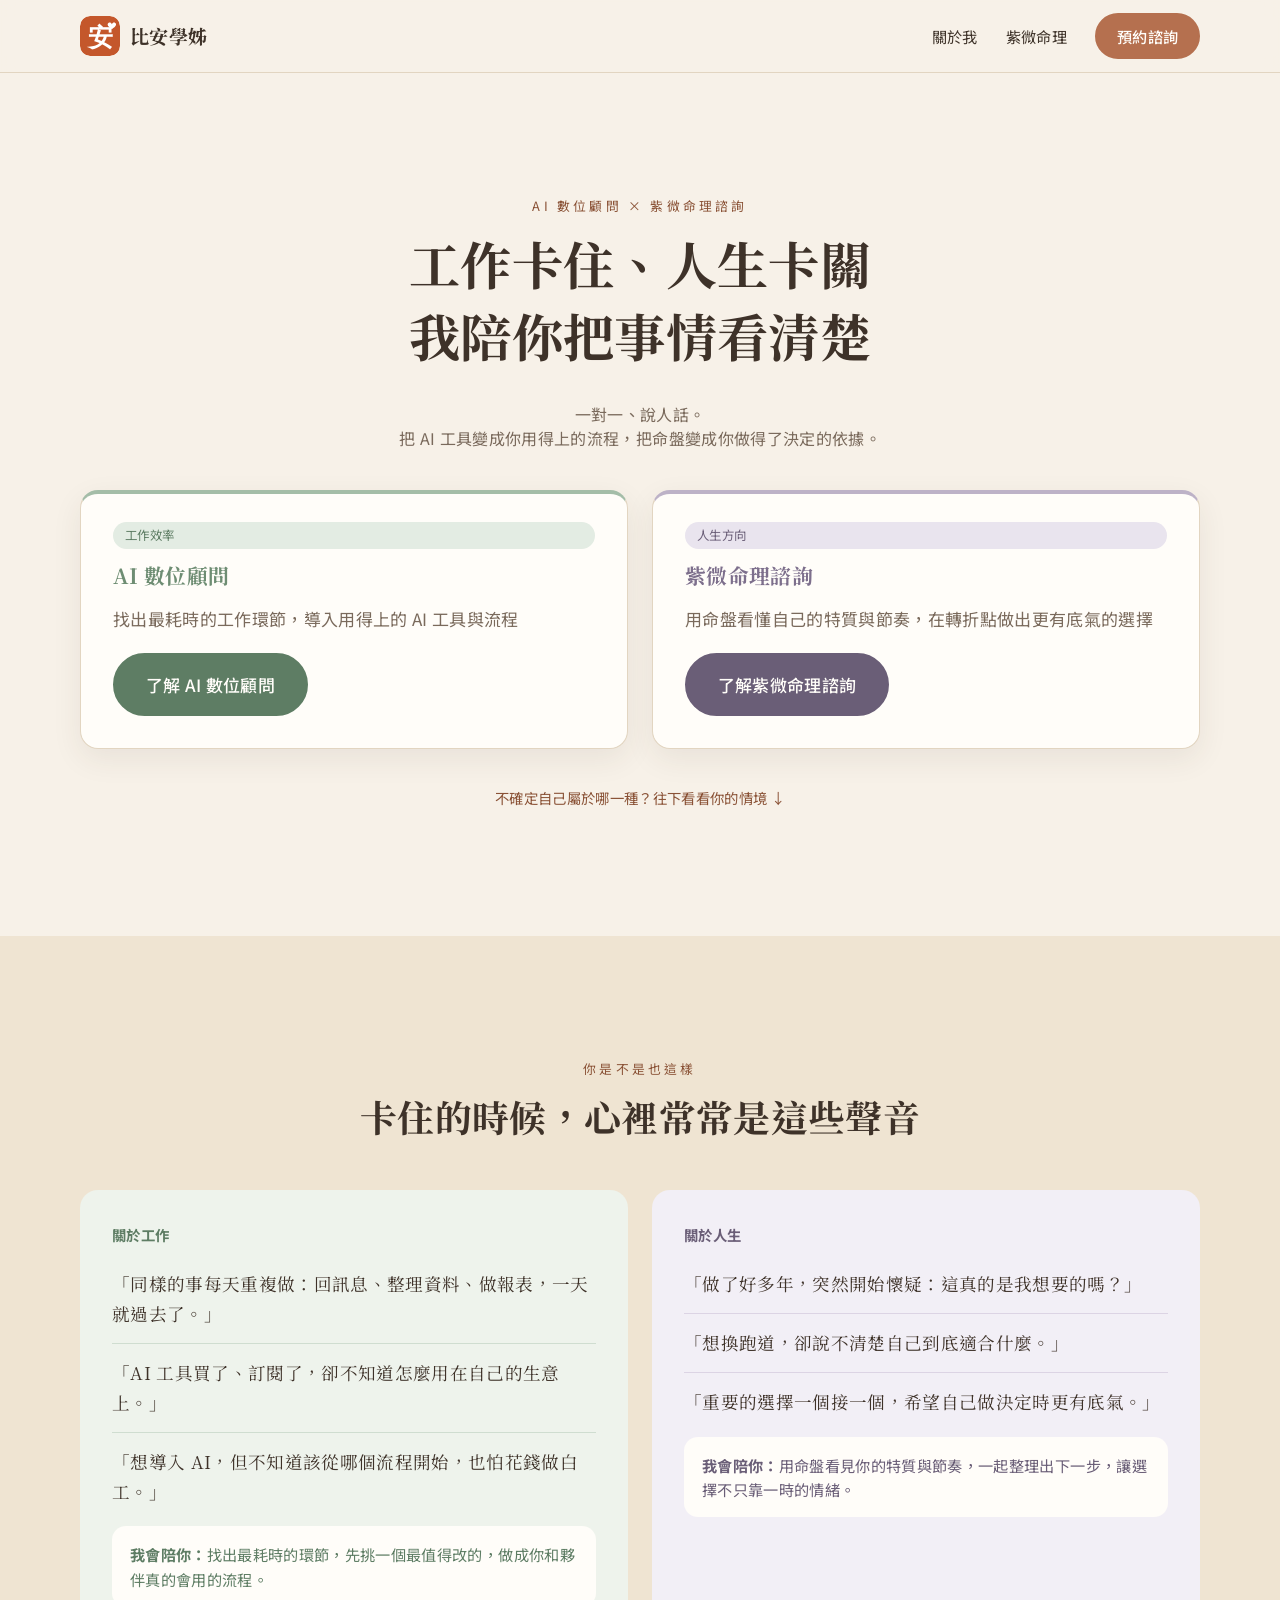
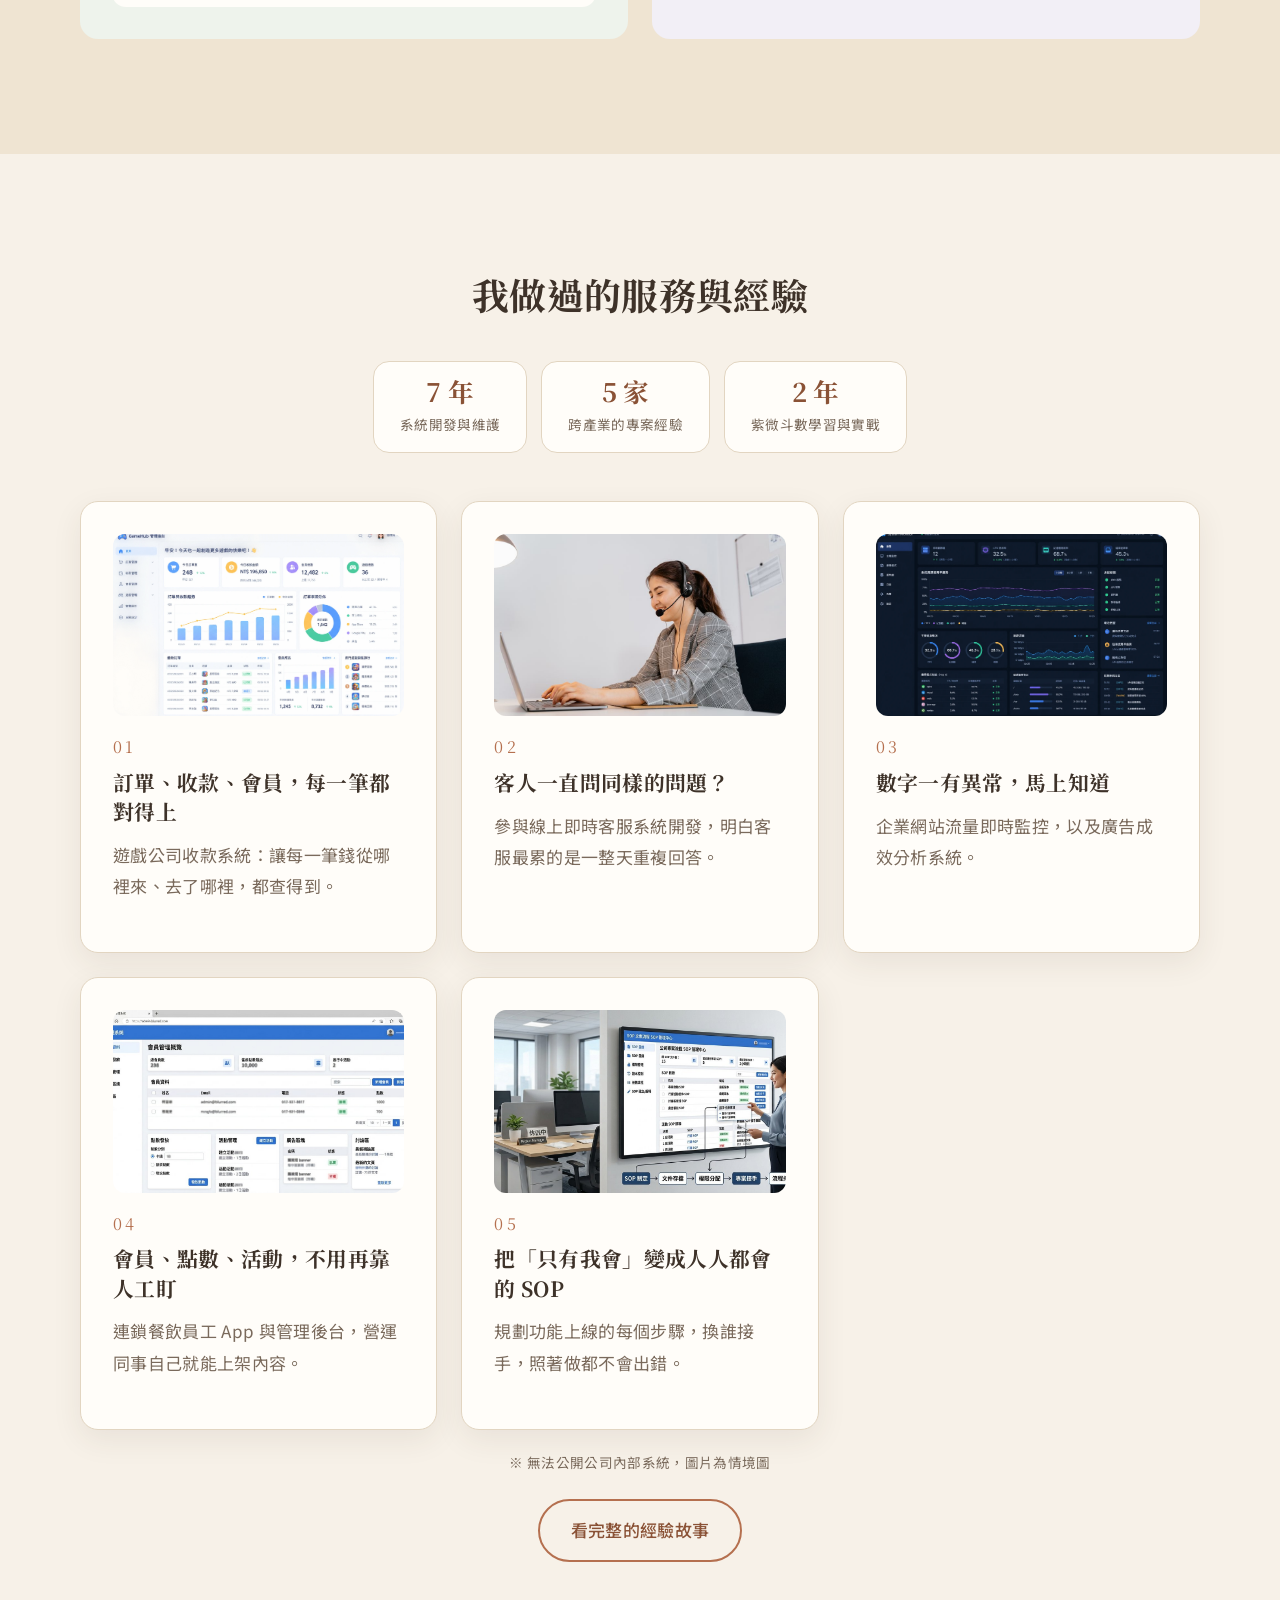
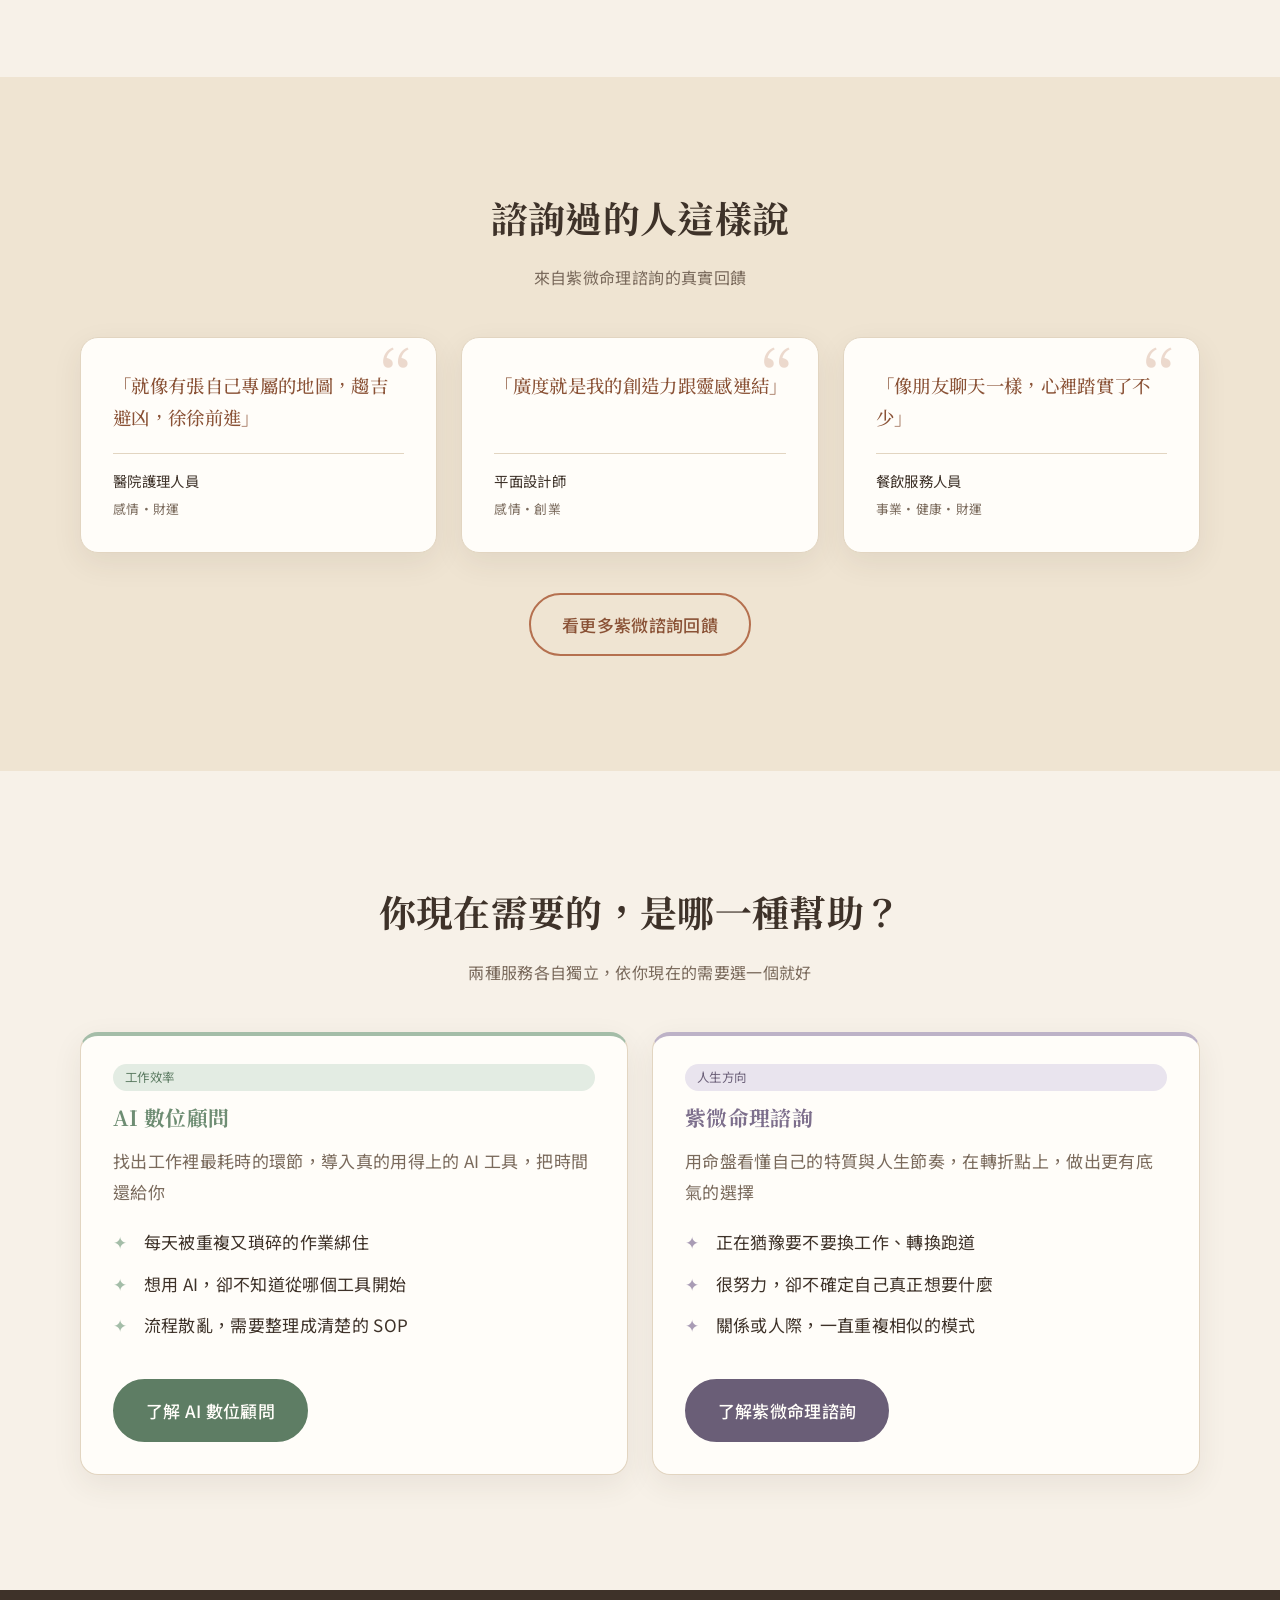
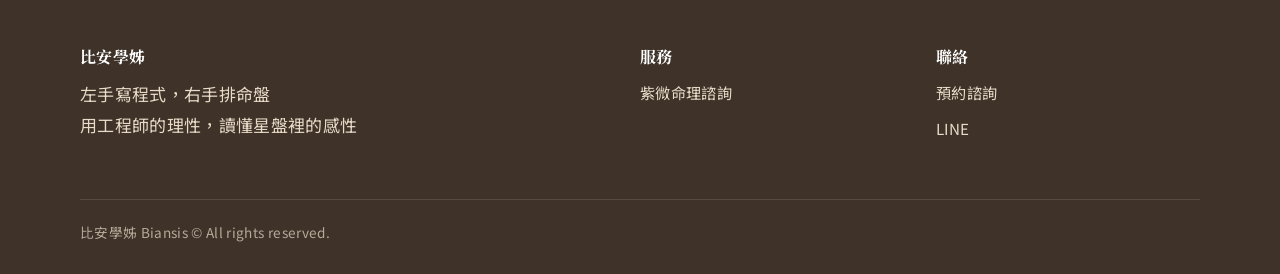
==== index.html @ bd8bb687 "Restructure ziwei plan cards, add floating book button, simplify header - Online/offline/year/text p" ====
<!doctype html>
<html lang="zh-Hant">
  <head>
    <meta charset="utf-8" />
    <meta name="viewport" content="width=device-width, initial-scale=1" />
    <title>比安學姊 | 紫微命理 | 數位服務顧問</title>
    <link rel="icon" type="image/svg+xml" href="favicon.svg" />
    <meta
      name="description"
      content="比安學姊：用 AI 解決工作的複雜，用紫微看懂人生的卡關。把複雜的事情拆清楚，找到適合你的下一步。"
    />
    <link rel="preconnect" href="https://fonts.googleapis.com" />
    <link rel="preconnect" href="https://fonts.gstatic.com" crossorigin />
    <link
      href="https://fonts.googleapis.com/css2?family=Noto+Sans+TC:wght@400;500;700&family=Noto+Serif+TC:wght@500;700&display=swap"
      rel="stylesheet"
    />
    <link rel="stylesheet" href="assets/css/style.css?v=78" />
  </head>
  <body class="theme-earth">
    <header class="site-header"></header>

    <main>
      <!-- 首屏 -->
      <section class="section">
        <div class="container">
          <div class="center reveal">
            <span class="eyebrow">AI 數位顧問 × 紫微命理諮詢</span>
            <h1>工作卡住、人生卡關<br />我陪你把事情看清楚</h1>
            <p class="lead">
              一對一、說人話。<br />
              把 AI 工具變成你用得上的流程，把命盤變成你做得了決定的依據。
            </p>
          </div>
          <div class="grid-2" style="margin-top: 40px">
            <article class="card service-card ai reveal">
              <div class="body">
                <span class="tag">工作效率</span>
                <h3>AI 數位顧問</h3>
                <p>找出最耗時的工作環節，導入用得上的 AI 工具與流程</p>
                <a class="btn" href="digitalconsultant">了解 AI 數位顧問</a>
              </div>
            </article>
            <article class="card service-card ziwei reveal">
              <div class="body">
                <span class="tag">人生方向</span>
                <h3>紫微命理諮詢</h3>
                <p>用命盤看懂自己的特質與節奏，在轉折點做出更有底氣的選擇</p>
                <a class="btn" href="lifemap">了解紫微命理諮詢</a>
              </div>
            </article>
          </div>
          <div class="center reveal" style="margin-top: 28px">
            <a class="hero-down" href="#situations"
              >不確定自己屬於哪一種？往下看看你的情境 ↓</a
            >
          </div>
        </div>
      </section>

      <!-- 心裡常常是這些聲音 -->
      <section class="section section--alt" id="situations">
        <div class="container">
          <div class="center reveal">
            <span class="eyebrow">你是不是也這樣</span>
            <h2>卡住的時候，心裡常常是這些聲音</h2>
          </div>
          <div class="grid-2 voices" style="margin-top: 48px">
            <div class="voice voice--ai reveal">
              <div class="voice-label">關於工作</div>
              <ul>
                <li>「同樣的事每天重複做：回訊息、整理資料、做報表，一天就過去了。」</li>
                <li>「AI 工具買了、訂閱了，卻不知道怎麼用在自己的生意上。」</li>
                <li>「想導入 AI，但不知道該從哪個流程開始，也怕花錢做白工。」</li>
              </ul>
              <div class="voice-help">
                <strong>我會陪你：</strong>找出最耗時的環節，先挑一個最值得改的，做成你和夥伴真的會用的流程。
              </div>
            </div>
            <div class="voice voice--ziwei reveal">
              <div class="voice-label">關於人生</div>
              <ul>
                <li>「做了好多年，突然開始懷疑：這真的是我想要的嗎？」</li>
                <li>「想換跑道，卻說不清楚自己到底適合什麼。」</li>
                <li>「重要的選擇一個接一個，希望自己做決定時更有底氣。」</li>
              </ul>
              <div class="voice-help">
                <strong>我會陪你：</strong>用命盤看見你的特質與節奏，一起整理出下一步，讓選擇不只靠一時的情緒。
              </div>
            </div>
          </div>
        </div>
      </section>

      <!-- 經驗 -->
      <section class="section" id="experience">
        <div class="container">
          <div class="center reveal">
            <h2>我做過的服務與經驗</h2>
          </div>
          <div class="stats stats--compact" style="margin-top: 40px">
            <div class="stat reveal">
              <strong>7 年</strong><span>系統開發與維護</span>
            </div>
            <div class="stat reveal">
              <strong>5 家</strong><span>跨產業的專案經驗</span>
            </div>
            <div class="stat reveal">
              <strong>2 年</strong><span>紫微斗數學習與實戰</span>
            </div>
          </div>
          <div class="grid-3" style="margin-top: 48px">
            <article class="card reveal">
              <img
                class="plan-img"
                src="assets/img/exp/game-admin.webp"
                alt="遊戲公司管理後台畫面"
                loading="lazy"
              />
              <span class="case-num">01</span>
              <h3>訂單、收款、會員，每一筆都對得上</h3>
              <p>遊戲公司收款系統：讓每一筆錢從哪裡來、去了哪裡，都查得到。</p>
            </article>
            <article class="card reveal">
              <img
                class="plan-img"
                src="assets/img/exp/support-2.jpg"
                alt="客服人員在筆電前回覆客戶"
                loading="lazy"
              />
              <span class="case-num">02</span>
              <h3>客人一直問同樣的問題？</h3>
              <p>參與線上即時客服系統開發，明白客服最累的是一整天重複回答。</p>
            </article>
            <article class="card reveal">
              <img
                class="plan-img"
                src="assets/img/exp/monitor.webp"
                alt="即時監控與分析畫面"
                loading="lazy"
              />
              <span class="case-num">03</span>
              <h3>數字一有異常，馬上知道</h3>
              <p>企業網站流量即時監控，以及廣告成效分析系統。</p>
            </article>
            <article class="card reveal">
              <img
                class="plan-img"
                src="assets/img/exp/member-admin.jpg"
                alt="會員管理後台畫面"
                loading="lazy"
              />
              <span class="case-num">04</span>
              <h3>會員、點數、活動，不用再靠人工盯</h3>
              <p>連鎖餐飲員工 App 與管理後台，營運同事自己就能上架內容。</p>
            </article>
            <article class="card reveal">
              <img
                class="plan-img"
                src="assets/img/exp/sop-handover.jpg"
                alt="同事在 SOP 管理中心前接手工作"
                loading="lazy"
              />
              <span class="case-num">05</span>
              <h3>把「只有我會」變成人人都會的 SOP</h3>
              <p>規劃功能上線的每個步驟，換誰接手，照著做都不會出錯。</p>
            </article>
          </div>
          <p class="note center reveal" style="margin-top: 20px">
            ※ 無法公開公司內部系統，圖片為情境圖
          </p>
          <div class="center reveal" style="margin-top: 24px">
            <a class="btn btn--ghost" href="digitalconsultant#experience"
              >看完整的經驗故事</a
            >
          </div>
        </div>
      </section>

      <!-- 客戶回饋 -->
      <section class="section section--alt">
        <div class="container">
          <div class="center reveal" style="margin-bottom: 48px">
            <h2>諮詢過的人這樣說</h2>
            <p class="lead">來自紫微命理諮詢的真實回饋</p>
          </div>
          <div class="reviews reviews--short">
            <figure class="review reveal">
              <blockquote>
                「就像有張自己專屬的地圖，趨吉避凶，徐徐前進」
              </blockquote>
              <figcaption>醫院護理人員<span>感情・財運</span></figcaption>
            </figure>
            <figure class="review reveal">
              <blockquote>「廣度就是我的創造力跟靈感連結」</blockquote>
              <figcaption>平面設計師<span>感情・創業</span></figcaption>
            </figure>
            <figure class="review reveal">
              <blockquote>「像朋友聊天一樣，心裡踏實了不少」</blockquote>
              <figcaption>餐飲服務人員<span>事業・健康・財運</span></figcaption>
            </figure>
          </div>
          <div class="center reveal" style="margin-top: 40px">
            <a class="btn btn--ghost" href="lifemap#reviews"
              >看更多紫微諮詢回饋</a
            >
          </div>
        </div>
      </section>

      <!-- 兩大服務 -->
      <section class="section">
        <div class="container">
          <div class="center reveal">
            <h2>你現在需要的，是哪一種幫助？</h2>
            <p class="lead">兩種服務各自獨立，依你現在的需要選一個就好</p>
          </div>
          <div class="grid-2" style="margin-top: 48px">
            <article class="card service-card ai reveal">
              <div class="body">
                <span class="tag">工作效率</span>
                <h3>AI 數位顧問</h3>
                <p>
                  找出工作裡最耗時的環節，導入真的用得上的 AI 工具，把時間還給你
                </p>
                <ul class="checklist">
                  <li>每天被重複又瑣碎的作業綁住</li>
                  <li>想用 AI，卻不知道從哪個工具開始</li>
                  <li>流程散亂，需要整理成清楚的 SOP</li>
                </ul>
                <a class="btn" href="digitalconsultant">了解 AI 數位顧問</a>
              </div>
            </article>
            <article class="card service-card ziwei reveal">
              <div class="body">
                <span class="tag">人生方向</span>
                <h3>紫微命理諮詢</h3>
                <p>
                  用命盤看懂自己的特質與人生節奏，在轉折點上，做出更有底氣的選擇
                </p>
                <ul class="checklist">
                  <li>正在猶豫要不要換工作、轉換跑道</li>
                  <li>很努力，卻不確定自己真正想要什麼</li>
                  <li>關係或人際，一直重複相似的模式</li>
                </ul>
                <a class="btn" href="lifemap">了解紫微命理諮詢</a>
              </div>
            </article>
          </div>
        </div>
      </section>
    </main>

    <footer class="site-footer"></footer>
    <script src="assets/js/main.js?v=14"></script>
  </body>
</html>
---- assets/css/style.css ----
/* =========================================================
   比安學姊 — 共用樣式
   主題：body.theme-earth（大地色）/ theme-ziwei（灰調紫）/ theme-ai（灰綠）
   ========================================================= */

:root {
  /* 大地色系（預設） */
  --bg: #F7F1E8;          /* 奶油米 */
  --bg-alt: #EFE4D2;      /* 沙色 */
  --surface: #FFFDF9;
  --primary: #B5704F;     /* 赤陶 */
  --primary-deep: #8A5236;
  --accent: #8A8F6A;      /* 橄欖 */
  --text: #3E3229;        /* 深咖啡 */
  --muted: #7A6A5C;
  --line: #E2D5C1;
  --on-primary: #FFFDF9;

  --font-serif: "Noto Serif TC", "Songti TC", serif;
  --font-sans: "Noto Sans TC", "PingFang TC", "Microsoft JhengHei", sans-serif;
  --radius: 18px;
  --shadow: 0 10px 30px rgba(62, 50, 41, .08);
  --container: 1120px;
}

/* 服務頁：底色沿用主站大地色，只換「標題色＋識別色塊」
   --block      識別色塊（首屏色塊、卡片上緣）
   --block-soft 淺色識別（圖示底、標籤）
   --title      h1 / h2 標題色 */
body.theme-ziwei {
  --primary: #A99CB5;     /* 灰調紫 */
  --primary-deep: #6A5E77;
  --title: #7D6F8C;
  --block: #BDB2C7;
  --block-soft: #E9E4EE;
  --btn: var(--primary-deep);
}

body.theme-ai {
  --primary: #A4BDA8;     /* 灰綠（參考 zoeyk 30free） */
  --primary-deep: #5E7D64;
  --title: #6E8D73;
  --block: #A4BDA8;
  --block-soft: #E3ECE3;
  --btn: var(--primary-deep);
}

body.theme-ziwei h1, body.theme-ziwei h2,
body.theme-ai h1, body.theme-ai h2 { color: var(--title); }
body.theme-ziwei .card-icon, body.theme-ziwei .tag,
body.theme-ai .card-icon, body.theme-ai .tag { background: var(--block-soft); }
body.theme-ziwei .card, body.theme-ai .card { border-top: 4px solid var(--block); }
body.theme-ziwei .plan.featured, body.theme-ai .plan.featured { border-top-width: 2px; }

/* ---------- base ---------- */
*, *::before, *::after { box-sizing: border-box; }
html { scroll-behavior: smooth; }
body {
  margin: 0;
  background: var(--bg);
  color: var(--text);
  font-family: var(--font-sans);
  font-size: 17px;
  line-height: 1.85;
  letter-spacing: .02em;
  -webkit-font-smoothing: antialiased;
}
img { max-width: 100%; display: block; }
a { color: var(--primary-deep); text-decoration: none; }
a:hover { text-decoration: underline; }
h1, h2, h3, h4 { font-family: var(--font-serif); line-height: 1.4; margin: 0 0 .6em; color: var(--text); }
h1 { font-size: clamp(2rem, 4.5vw, 3.2rem); }
h2 { font-size: clamp(1.6rem, 3vw, 2.3rem); }
h3 { font-size: 1.3rem; }
p { margin: 0 0 1.1em; }

.container { width: min(var(--container), 100% - 32px); margin-inline: auto; }
.section { padding: clamp(64px, 9vw, 120px) 0; }
.section--alt { background: var(--bg-alt); }
.center { text-align: center; }
.eyebrow {
  display: inline-block;
  font-size: .8rem;
  letter-spacing: .25em;
  text-transform: uppercase;
  color: var(--primary-deep);
  margin-bottom: .8em;
}
.lead { font-size: 1rem; line-height: 1.5; font-weight: 400; color: var(--muted); max-width: 748px; }
.center .lead { margin-inline: auto; }
.todo { background: rgba(181, 112, 79, .12); border-radius: 4px; padding: 0 .3em; font-size: .85em; color: #8A5236; }

/* ---------- buttons ---------- */
.btn {
  display: inline-block;
  padding: .8em 1.8em;
  border-radius: 999px;
  background: var(--btn, var(--primary));
  color: var(--on-primary);
  font-weight: 500;
  border: 2px solid var(--btn, var(--primary));
  transition: background .2s, color .2s, transform .2s;
}
.btn:hover { background: var(--primary-deep); border-color: var(--primary-deep); text-decoration: none; transform: translateY(-2px); }
.btn--ghost { background: transparent; color: var(--primary-deep); }
.btn--ghost:hover { color: var(--on-primary); }
.btn-row { display: flex; flex-wrap: wrap; gap: 12px; margin-top: 1.5em; }

/* ---------- header ---------- */
.site-header {
  position: sticky; top: 0; z-index: 50;
  background: color-mix(in srgb, var(--bg) 92%, transparent);
  backdrop-filter: blur(8px);
  border-bottom: 1px solid var(--line);
}
.site-header .container { display: flex; align-items: center; justify-content: space-between; height: 72px; }
.logo { display: inline-flex; align-items: center; gap: 10px; font-family: var(--font-serif); font-size: 1.2rem; font-weight: 700; color: var(--text); }
.logo small { display: block; font-family: var(--font-sans); font-size: .65rem; letter-spacing: .3em; color: var(--muted); font-weight: 400; line-height: 1; }
.logo:hover { text-decoration: none; }
.nav { display: flex; gap: 28px; align-items: center; }
.nav a { color: var(--text); font-size: .95rem; position: relative; }
.nav a:hover { text-decoration: none; color: var(--primary-deep); }
.nav a.active::after { content: ""; position: absolute; left: 0; right: 0; bottom: -6px; height: 2px; background: var(--primary); border-radius: 2px; }
.nav .btn { padding: .45em 1.3em; color: var(--on-primary); }
.nav .btn.active::after { display: none; }
.nav-toggle { display: none; background: none; border: 0; font-size: 1.6rem; color: var(--text); cursor: pointer; }

@media (max-width: 860px) {
  .nav-toggle { display: block; }
  .nav {
    position: absolute; top: 72px; left: 0; right: 0;
    flex-direction: column; gap: 0; align-items: stretch;
    background: var(--bg); border-bottom: 1px solid var(--line);
    display: none;
  }
  .nav.open { display: flex; }
  .nav a { padding: 14px 16px; border-top: 1px solid var(--line); }
  .nav a.active::after { display: none; }
  .nav .btn { margin: 12px 16px; text-align: center; }
}

/* ---------- hero ---------- */
.hero { padding: clamp(48px, 7vw, 96px) 0; }
.hero .container { display: grid; grid-template-columns: 1.1fr 1fr; gap: clamp(32px, 5vw, 72px); align-items: center; }
.hero-img { border-radius: 200px 200px var(--radius) var(--radius); overflow: hidden; box-shadow: var(--shadow); aspect-ratio: 4/5; }
.hero-img img { width: 100%; height: 100%; object-fit: cover; }
.hero--wide .hero-img { aspect-ratio: 4/3; border-radius: var(--radius); }
@media (max-width: 860px) { .hero .container { grid-template-columns: 1fr; } .hero-img { max-width: 420px; margin-inline: auto; } }

/* 服務頁首屏：左上識別色塊 ＋ 白色標題卡（參考 zoeyk.co） */
.hero--brand { position: relative; isolation: isolate; }
.hero--brand::before {
  content: ""; position: absolute; z-index: -1;
  left: 0; top: 0; width: 55%; height: 72%;
  background: var(--block);
}
.hero-card { background: var(--surface); padding: clamp(28px, 4vw, 52px); border-radius: var(--radius); box-shadow: var(--shadow); }
.hero-card h1 { padding-bottom: .4em; border-bottom: 1px solid var(--line); }
@media (max-width: 860px) { .hero--brand::before { width: 100%; height: 40%; } }

/* ---------- photo slot（照片位置標籤） ---------- */
.photo { position: relative; border-radius: var(--radius); overflow: hidden; box-shadow: var(--shadow); background: var(--bg-alt); }
.photo img { width: 100%; height: 100%; object-fit: cover; aspect-ratio: 4/3; }
/* 直式人像（photo-1）裁成橫式時，保留臉部 */
.photo img[src$="photo-1.jpg"], .hero-img img[src$="photo-1.jpg"] { object-position: 50% 15%; }
.photo[data-slot]::after {
  content: "📷 " attr(data-slot);
  position: absolute; left: 12px; bottom: 12px;
  font-size: .75rem; padding: 2px 10px; border-radius: 999px;
  background: rgba(255, 253, 249, .88); color: var(--muted);
}

/* ---------- stats ---------- */
.stats { display: grid; grid-template-columns: repeat(3, 1fr); gap: 20px; }
.stat { background: var(--surface); border: 1px solid var(--line); border-radius: var(--radius); padding: 28px; text-align: center; }
.stat strong { display: block; font-family: var(--font-serif); font-size: 2.4rem; color: var(--primary-deep); line-height: 1.2; }
.stat span { color: var(--muted); font-size: .95rem; }
@media (max-width: 700px) { .stats { grid-template-columns: 1fr; } }

/* ---------- story blocks（關於我） ---------- */
/* 純文字時間軸：左側細線＋節點，內容為卡片 */
.story-timeline { position: relative; max-width: 780px; margin-inline: auto; padding-left: 40px; }
.story-timeline::before { content: ""; position: absolute; left: 11px; top: 8px; bottom: 8px; width: 2px; background: linear-gradient(var(--primary), var(--accent)); opacity: .35; }
.story { position: relative; background: var(--surface); border: 1px solid var(--line); border-radius: var(--radius); padding: clamp(24px, 4vw, 40px); box-shadow: var(--shadow); }
.story + .story { margin-top: 32px; }
.story::before { content: ""; position: absolute; left: -36px; top: clamp(30px, 4.5vw, 46px); width: 14px; height: 14px; border-radius: 50%; background: var(--surface); border: 3px solid var(--primary); }
.story-tag { display: inline-block; font-size: .8rem; letter-spacing: .15em; color: var(--primary-deep); background: var(--bg-alt); padding: 2px 12px; border-radius: 999px; margin-bottom: .8em; }
.story h3 { font-size: clamp(1.25rem, 2.4vw, 1.5rem); }
.story p { color: var(--muted); }
.story p:last-child, .story ul:last-child { margin-bottom: 0; }
@media (max-width: 600px) { .story-timeline { padding-left: 28px; } .story-timeline::before { left: 5px; } .story::before { left: -29px; width: 12px; height: 12px; } }

/* 關於我首屏 slogan：理性 × 感性 */
.slogan { font-family: var(--font-serif); font-size: clamp(1.25rem, 2.6vw, 1.6rem); line-height: 1.6; color: var(--primary-deep); border-left: 3px solid var(--primary); padding-left: .9em; margin: 0 0 1.2em; text-wrap: balance; }
@media (max-width: 480px) { .slogan { font-size: 1.15rem; } }

/* ---------- cards ---------- */
.grid-2 { display: grid; grid-template-columns: repeat(2, 1fr); gap: 24px; }
.grid-3 { display: grid; grid-template-columns: repeat(3, 1fr); gap: 24px; }
@media (max-width: 900px) { .grid-3 { grid-template-columns: 1fr; } }
@media (max-width: 760px) { .grid-2 { grid-template-columns: 1fr; } }

.card { background: var(--surface); border: 1px solid var(--line); border-radius: var(--radius); padding: 32px; box-shadow: var(--shadow); display: flex; flex-direction: column; }
.card p { color: var(--muted); }
.card .btn { align-self: flex-start; margin-top: auto; }
.card-icon { width: 52px; height: 52px; border-radius: 14px; display: grid; place-items: center; font-size: 1.5rem; background: var(--bg-alt); margin-bottom: 16px; }

.service-card { padding: 0; overflow: hidden; }
.service-card img { aspect-ratio: 16/10; object-fit: cover; width: 100%; }
.service-card .body { padding: 28px 32px 32px; display: flex; flex-direction: column; flex: 1; }
.service-card.ziwei { --primary: #A99CB5; --primary-deep: #6A5E77; --bg-alt: #E9E4EE; --btn: #6A5E77; border-top: 4px solid #BDB2C7; }
.service-card.ai { --primary: #A4BDA8; --primary-deep: #5E7D64; --bg-alt: #E3ECE3; --btn: #5E7D64; border-top: 4px solid #A4BDA8; }
.service-card.ziwei h3 { color: #7D6F8C; }
.service-card.ai h3 { color: #6E8D73; }
.tag { display: inline-block; font-size: .78rem; padding: 2px 12px; border-radius: 999px; background: var(--bg-alt); color: var(--primary-deep); margin-bottom: 12px; }

/* pricing */
.plan .price { font-family: var(--font-serif); font-size: 1.9rem; color: var(--primary-deep); margin: .2em 0 .6em; }
.plan .price small { font-size: .9rem; color: var(--muted); font-family: var(--font-sans); }
.plan ul { padding-left: 1.2em; margin: 0 0 1.5em; color: var(--muted); }
.plan.featured { border: 2px solid var(--primary); position: relative; }
.plan.featured::before { content: "最受歡迎"; position: absolute; top: -14px; left: 32px; background: var(--primary); color: #fff; font-size: .8rem; padding: 2px 14px; border-radius: 999px; }

/* steps */
.steps { display: grid; grid-template-columns: repeat(4, 1fr); gap: 20px; counter-reset: step; }
.step { position: relative; padding-top: 56px; }
.step::before { counter-increment: step; content: "0" counter(step); position: absolute; top: 0; font-family: var(--font-serif); font-size: 2.2rem; color: var(--primary); }
.step p { color: var(--muted); font-size: .95rem; }
@media (max-width: 860px) { .steps { grid-template-columns: 1fr 1fr; } }
@media (max-width: 520px) { .steps { grid-template-columns: 1fr; } }

/* quote */
.quote { font-family: var(--font-serif); font-size: 1.1rem; }
.quote footer { font-family: var(--font-sans); font-size: .9rem; color: var(--muted); margin-top: 1em; }

/* faq */
.faq { max-width: 760px; margin-inline: auto; }
.faq details { background: var(--surface); border: 1px solid var(--line); border-radius: 14px; padding: 18px 24px; margin-bottom: 12px; }
.faq summary { cursor: pointer; font-weight: 500; list-style: none; display: flex; justify-content: space-between; gap: 16px; }
.faq summary::after { content: "+"; color: var(--primary-deep); font-size: 1.3rem; line-height: 1; }
.faq details[open] summary::after { content: "−"; }
.faq details p { margin: 12px 0 0; color: var(--muted); }

/* cta band */
.cta-band { background: var(--primary-deep); color: #fff; border-radius: 28px; padding: clamp(40px, 6vw, 72px); text-align: center; }
.cta-band h2 { color: #fff; }
.cta-band p { opacity: .85; }
.cta-band .btn { background: #fff; color: var(--primary-deep); border-color: #fff; }
.cta-band .btn:hover { background: transparent; color: #fff; }
/* 經歷：情境圖 ＋ 故事，左右交錯 */
.case-list { display: grid; gap: clamp(48px, 7vw, 88px); margin-top: clamp(48px, 7vw, 80px); }
.case { display: grid; grid-template-columns: 1fr 1fr; gap: clamp(28px, 5vw, 64px); align-items: center; }
.case:nth-child(even) .case-img { order: 2; }
.case-img { margin: 0; }
.case-img img { display: block; width: 100%; aspect-ratio: 4/3; object-fit: cover; border-radius: var(--radius); box-shadow: var(--shadow); background: var(--block-soft, var(--bg-alt)); }
.case-img figcaption { margin-top: 10px; font-size: .78rem; color: var(--muted); text-align: center; }
/* 3:2 的真實截圖，完整顯示不裁切 */
.case-img--wide img { aspect-ratio: 3/2; }
.case-num { display: block; font-family: var(--font-serif); font-size: 1rem; letter-spacing: .2em; color: var(--primary); margin-bottom: .4em; }
.case h3 { font-size: clamp(1.3rem, 2.6vw, 1.6rem); margin-bottom: .6em; }
.case-body > p { color: var(--muted); }
@media (max-width: 860px) {
  .case { grid-template-columns: 1fr; }
  .case:nth-child(even) .case-img { order: 0; }
  .case-img { max-width: 520px; }
}
.start-plan { max-width: 760px; }
.start-plan .card { margin-top: 32px; }
.start-plan .checklist li:last-child { margin-bottom: 0; }
.start-plan .note { margin-top: 20px; }
.exp-help { margin-top: 20px; padding: 18px 22px; border-radius: 14px; background: var(--surface); border: 1px dashed var(--primary); }
.exp-help strong { color: var(--title, var(--primary-deep)); font-size: .95rem; }
.exp-help p { color: var(--text); margin: 4px 0 0; }
.note { font-size: .85rem; color: var(--muted); }

/* 翻譯者：A → B */
.translate { display: grid; grid-template-columns: repeat(4, 1fr); gap: 16px; margin-top: 24px; }
.translate div { background: var(--surface); border: 1px solid var(--line); border-radius: var(--radius); padding: 20px; text-align: center; }
.translate small { display: block; color: var(--muted); font-size: .85rem; }
.translate small::after { content: " →"; }
.translate strong { font-family: var(--font-serif); color: var(--primary-deep); font-weight: 500; line-height: 1.5; }
@media (max-width: 860px) { .translate { grid-template-columns: 1fr 1fr; } }
@media (max-width: 520px) { .translate { grid-template-columns: 1fr; } }
.cta-choices { display: flex; justify-content: center; gap: clamp(24px, 5vw, 64px); margin-top: 1.5em; }
.cta-choice { display: flex; flex-direction: column; align-items: center; gap: 12px; }
.cta-choice p { margin: 0; }
@media (max-width: 560px) { .cta-choices { flex-direction: column; gap: 28px; } }

/* two-col intro */
.split { display: grid; grid-template-columns: 1fr 1fr; gap: clamp(32px, 5vw, 72px); align-items: center; }
@media (max-width: 860px) { .split { grid-template-columns: 1fr; } }

.checklist { list-style: none; padding: 0; margin: 0; }
.checklist li { padding-left: 1.8em; position: relative; margin-bottom: .6em; }
.checklist li::before { content: "✦"; position: absolute; left: 0; color: var(--primary); }

/* ---------- contact form ---------- */
.form { display: grid; gap: 16px; }
.form label { display: grid; gap: 6px; font-size: .95rem; }
.form input, .form select, .form textarea {
  font: inherit; padding: 12px 16px; border-radius: 12px;
  border: 1px solid var(--line); background: var(--surface); color: var(--text);
}
.form input:focus, .form select:focus, .form textarea:focus { outline: 2px solid var(--primary); outline-offset: 1px; }
.form .row { display: grid; grid-template-columns: 1fr 1fr; gap: 16px; }
@media (max-width: 560px) { .form .row { grid-template-columns: 1fr; } }
.contact-list { list-style: none; padding: 0; margin: 0; }
.contact-list li { display: flex; gap: 14px; align-items: center; padding: 16px 0; border-bottom: 1px solid var(--line); }
.contact-list .card-icon { margin: 0; width: 44px; height: 44px; font-size: 1.2rem; }

/* ---------- footer ---------- */
.site-footer { background: #3E3229; color: #E8DCC8; padding: 56px 0 28px; margin-top: 0; }
.site-footer a { color: #E8DCC8; }
.site-footer .cols { display: grid; grid-template-columns: 2fr 1fr 1fr; gap: 32px; }
.site-footer h4 { color: #fff; font-size: 1rem; }
.site-footer ul { list-style: none; padding: 0; margin: 0; font-size: .95rem; }
.site-footer li { margin-bottom: .5em; }
.site-footer .copy { border-top: 1px solid rgba(232, 220, 200, .2); margin-top: 40px; padding-top: 20px; font-size: .85rem; opacity: .7; }
@media (max-width: 760px) { .site-footer .cols { grid-template-columns: 1fr; } }

/* ---------- reveal animation ---------- */
.reveal { opacity: 0; transform: translateY(24px); transition: opacity .7s ease, transform .7s ease; }
.reveal.in { opacity: 1; transform: none; }
@media (prefers-reduced-motion: reduce) { .reveal { opacity: 1; transform: none; transition: none; } html { scroll-behavior: auto; } }

/* ---------- why me：理性 × 感性 對照 ---------- */
.duo { display: grid; grid-template-columns: 1fr auto 1fr; align-items: center; gap: 24px; max-width: 820px; margin: 56px auto 0; }
.duo-col { background: var(--surface); border: 1px solid var(--line); border-radius: var(--radius); padding: 28px 32px; box-shadow: var(--shadow); text-align: center; }
.duo-col small { display: block; font-size: .8rem; letter-spacing: .15em; color: var(--muted); margin-bottom: 12px; }
.duo-col ul { list-style: none; margin: 0; padding: 0; }
.duo-col li { font-family: var(--font-serif); font-size: 1.2rem; color: var(--primary-deep); padding: 6px 0; }
.duo-col li + li { border-top: 1px dashed var(--line); }
.duo-mid { font-family: var(--font-serif); font-size: 2.4rem; color: var(--primary); opacity: .6; }
.duo-sum { text-align: center; font-size: 1.1rem; margin-top: 36px; color: var(--muted); }
.duo-sum strong { color: var(--primary-deep); }
@media (max-width: 700px) { .duo { grid-template-columns: 1fr; gap: 12px; } .duo-mid { text-align: center; line-height: 1; } }
/* slogan 以逗號為單位斷行，避免最後只剩一個字 */
.slogan span { display: inline-block; }
.stats--2 { grid-template-columns: repeat(2, 1fr); max-width: 760px; margin-inline: auto; }
@media (max-width: 700px) { .stats--2 { grid-template-columns: 1fr; } }
.service-card .checklist { margin-bottom: 28px; }

/* ---------- 客戶回饋 ---------- */
[id] { scroll-margin-top: 90px; }
.reviews { display: grid; grid-template-columns: repeat(2, 1fr); gap: 24px; align-items: start; }
.reviews--short { grid-template-columns: repeat(3, 1fr); align-items: stretch; }
.review { margin: 0; background: var(--surface); border: 1px solid var(--line); border-radius: var(--radius); padding: 32px; box-shadow: var(--shadow); display: flex; flex-direction: column; position: relative; }
.review::before { content: "“"; position: absolute; top: 4px; right: 22px; font-family: var(--font-serif); font-size: 4.5rem; line-height: 1; color: var(--primary); opacity: .25; }
.review blockquote { margin: 0 0 20px; flex: 1; }
.review blockquote, .review blockquote strong { font-family: var(--font-serif); font-size: 1.15rem; line-height: 1.7; color: var(--primary-deep); font-weight: 500; }
.review blockquote strong { display: block; margin-bottom: .6em; }
.review blockquote p { font-family: var(--font-sans); font-size: .98rem; color: var(--muted); margin: 0; }
.review figcaption { font-size: .9rem; color: var(--text); padding-top: 14px; border-top: 1px solid var(--line); }
.review figcaption span { display: block; font-size: .8rem; color: var(--muted); margin-top: 2px; }
.review-topic { align-self: flex-start; font-size: .78rem; letter-spacing: .1em; color: var(--primary-deep); background: var(--bg-alt); padding: 2px 12px; border-radius: 999px; margin-bottom: 16px; }
.review-shot { margin-top: 14px; font-size: .85rem; color: var(--muted); }
.review-shot summary { cursor: pointer; }
.review-shot img { margin-top: 12px; border-radius: 12px; max-width: 320px; width: 100%; }
@media (max-width: 900px) { .reviews--short { grid-template-columns: 1fr; } }
@media (max-width: 760px) { .reviews { grid-template-columns: 1fr; } }
.review-shot img { display: block; }
.plans { align-items: stretch; }


/* ---------- 置中首屏（紫微頁）：無圖，柔和星點背景 ---------- */
.hero--center { position: relative; isolation: isolate; text-align: center; padding: clamp(72px, 10vw, 128px) 0; overflow: hidden;
  background:
    radial-gradient(circle at 18% 28%, rgba(255,255,255,.9) 0 1.5px, transparent 2.5px),
    radial-gradient(circle at 82% 22%, rgba(255,255,255,.8) 0 2px, transparent 3px),
    radial-gradient(circle at 72% 78%, rgba(255,255,255,.7) 0 1.5px, transparent 2.5px),
    radial-gradient(circle at 28% 82%, rgba(255,255,255,.7) 0 1px, transparent 2px),
    radial-gradient(circle at 90% 55%, rgba(255,255,255,.6) 0 1px, transparent 2px),
    radial-gradient(ellipse at 50% 0%, var(--block, #BDB2C7) 0%, transparent 70%),
    var(--bg); }
.hero--center .container { display: block; max-width: 760px; }
.hero--center h1 { font-size: clamp(2.4rem, 6vw, 3.8rem); margin-bottom: .4em; }
.hero--center h1::after { content: ""; display: block; width: 56px; height: 2px; margin: .45em auto 0; background: var(--primary); opacity: .6; }
.hero--center .lead { margin-inline: auto; margin-bottom: .8em; text-wrap: balance; }
.hero--center .btn-row { justify-content: center; }
.topic-pills { list-style: none; padding: 0; margin: 28px auto 32px; display: flex; flex-wrap: wrap; justify-content: center; gap: 10px; }
.topic-pills li { font-size: .9rem; color: var(--primary-deep); background: rgba(255, 253, 249, .75); border: 1px solid var(--line); padding: 6px 16px; border-radius: 999px; }
#plans .lead { text-wrap: balance; }
.plans-note { font-size: 1rem; margin-top: 1em; }
/* 主題頁的 h2 顏色權重較高，CTA 色塊內的標題要強制白色 */
body .cta-band h2 { color: #fff; }
.plan-group { text-align: center; font-size: 1.15rem; color: var(--primary-deep); }
.hero-note { margin-top: 14px; font-size: .85rem; color: var(--muted); }
.sub-h { font-size: clamp(1.25rem, 2.4vw, 1.6rem); }
.story-me { max-width: 820px; margin-inline: auto; background: var(--surface); border: 1px solid var(--line); border-radius: var(--radius); box-shadow: var(--shadow); padding: clamp(24px, 4vw, 44px); }
.story-beats { display: grid; grid-template-columns: repeat(3, 1fr); gap: 20px; margin: 20px 0; }
.story-beats b { color: var(--primary-deep); font-family: var(--font-serif); }
.story-beats p { color: var(--muted); font-size: .95rem; margin-top: .3em; }
.story-end { border-top: 1px solid var(--line); padding-top: 16px; margin: 0; }
@media (max-width: 760px) { .story-beats { grid-template-columns: 1fr; } }
.plan-img { width: 100%; display: block; aspect-ratio: 8/5; object-fit: cover; border-radius: 12px; margin-bottom: 16px; }
.hero--wide .lead { letter-spacing: 0; }
.hero--wide .hero-note { letter-spacing: 0; }
.center .note { font-size: .8rem; }
.plan-lead { margin: 0 0 .6em; color: var(--muted); }
.plans--5 { grid-template-columns: repeat(6, 1fr); }
.plans--5 .plan { grid-column: span 2; }
.plans--5 .plan:nth-child(4) { grid-column: 2 / span 2; }
@media (max-width: 900px) { .plans--5 { grid-template-columns: 1fr; } .plans--5 .plan, .plans--5 .plan:nth-child(4) { grid-column: auto; } }
.hero-img:has(img[src*="ziwei-consult"]) { aspect-ratio: auto; border-radius: 12px; }
.hero-img img[src*="ziwei-consult"] { height: auto; display: block; }
.split:has(img[src*="ziwei-result"]) { gap: clamp(20px, 3vw, 40px); }
.photo:has(img[src*="ziwei-result"]) { max-width: 440px; width: 100%; justify-self: start; }
.photo img[src*="ziwei-result"] { aspect-ratio: auto; display: block; }
.steps--vertical { display: block; max-width: 640px; margin-inline: auto; }
.steps--vertical .step { padding: 4px 0 40px 76px; min-height: 52px; }
.steps--vertical .step:last-child { padding-bottom: 0; }
.steps--vertical .step::before { top: 0; left: 0; width: 52px; height: 52px; border-radius: 50%; display: grid; place-items: center; background: var(--primary-deep); color: #fff; font-size: 1.15rem; box-shadow: 0 0 0 6px var(--bg); z-index: 1; }
.section--alt .steps--vertical .step::before { box-shadow: 0 0 0 6px var(--bg-alt); }
.steps--vertical .step::after { content: ""; position: absolute; left: 25px; top: 52px; bottom: 0; width: 2px; background: var(--primary); opacity: .45; }
.steps--vertical .step:last-child::after { display: none; }
.steps--vertical .step h3 { margin: 0 0 .3em; }
#help .split .note { font-size: .75rem; }
.plan .price--ref { font-size: 1.15rem; line-height: 1.5; }
.hero--wide .hero-img { aspect-ratio: auto; border-radius: 12px; }
.hero--wide .hero-img img { height: auto; display: block; }
.hero--wide .topic-pills { justify-content: flex-start; margin: 20px 0 8px; }
.case-img--full img { aspect-ratio: auto; object-fit: contain; }
.stats--compact { display: flex; flex-wrap: wrap; justify-content: center; gap: 14px; }
.stats--compact .stat { padding: 14px 26px; border-radius: 16px; min-width: 150px; }
.stats--compact .stat strong { font-size: 1.6rem; }
.stats--compact .stat span { font-size: .85rem; }
@media (max-width: 700px) { .stats--compact { display: flex; } .stats--compact .stat { flex: 1 1 140px; } }
.cta-band h2 { text-wrap: balance; }
.plans-intro { display: grid; grid-template-columns: 1fr 1fr; gap: 0; margin-top: 40px; border-top: 1px solid var(--line); border-bottom: 1px solid var(--line); }
.plans-point { padding: clamp(24px, 3.5vw, 36px) clamp(8px, 3vw, 40px); }
.plans-point + .plans-point { border-left: 1px solid var(--line); }
.plans-point h3 { font-size: clamp(1.1rem, 2vw, 1.3rem); line-height: 1.55; margin: 0 0 .7em; text-wrap: balance; }
.plans-point p { color: var(--muted); font-size: .95rem; line-height: 1.9; margin: 0; }
@media (max-width: 760px) { .plans-intro { grid-template-columns: 1fr; } .plans-point + .plans-point { border-left: 0; border-top: 1px solid var(--line); } }
/* 回饋：左右兩欄、字體小一點；原始截圖預設收合，標題強調提示可點擊 */
.reviews--compact .review { padding: clamp(22px, 3vw, 28px); }
.reviews--compact .review blockquote strong { font-size: 1rem; line-height: 1.6; }
.reviews--compact .review blockquote p { font-size: .88rem; line-height: 1.85; }
.reviews--compact .review figcaption { font-size: .85rem; }
.reviews--compact .review::before { font-size: 3.2rem; }
.reviews--compact .review-shot { margin-top: 14px; }
.reviews--compact .review-shot summary { display: inline-flex; align-items: center; gap: .5em; cursor: pointer; list-style: none; font-size: .8rem; font-weight: 700; color: var(--primary-deep); background: var(--bg-alt); border: 1px solid var(--primary); padding: 4px 13px; border-radius: 999px; transition: background .2s, color .2s; }
.reviews--compact .review-shot summary::-webkit-details-marker { display: none; }
.reviews--compact .review-shot summary::before { content: "▶"; font-size: .7em; transition: transform .2s; }
.reviews--compact .review-shot[open] summary::before { transform: rotate(90deg); }
.reviews--compact .review-shot summary:hover { background: var(--primary-deep); color: #fff; }
.reviews--compact .review-shot img { max-width: 240px; width: 100%; }
.reviews--compact .review-shot { align-self: flex-end; }
.logo-mark { display: block; width: 40px; height: 40px; border-radius: 10px; flex: none; }
.logo-text { display: block; line-height: 1.25; }
@media (max-width: 480px) { .logo-mark { width: 34px; height: 34px; } }
.bio-facts { list-style: none; padding: 0; margin: 0 0 1.4em; border-top: 1px solid var(--line); max-width: 520px; }
.bio-facts li { display: block; padding: 14px 2px; border-bottom: 1px solid var(--line); }
.bio-badge { display: flex; align-items: baseline; gap: .5em; margin-bottom: 2px; font-size: .9rem; letter-spacing: .05em; color: var(--primary-deep); font-weight: 500; }
.bio-badge b { font-family: var(--font-serif); font-size: 1.35rem; line-height: 1.2; font-weight: 700; }
.bio-facts p { margin: 0; font-size: 1rem; line-height: 1.7; color: var(--muted); }
.section-cta { margin-top: clamp(40px, 6vw, 64px); }
.section-cta p { margin: 0 0 14px; color: var(--muted); }
#why .checklist li { font-size: 1rem; line-height: 1.5; color: var(--muted); font-weight: 400; }
/* 低調版邀請：只有細線與文字，不搶走閱讀注意力 */
.section--slim { padding: 8px 0; }
.cta-soft { display: flex; align-items: center; justify-content: space-between; gap: 24px; padding: 26px 4px; border-top: 1px solid var(--line); border-bottom: 1px solid var(--line); }
.cta-soft h3 { font-size: clamp(1.05rem, 2vw, 1.25rem); line-height: 1.6; margin: 0 0 .3em; color: var(--primary-deep); text-wrap: balance; }
.cta-soft p { margin: 0; font-size: .88rem; color: var(--muted); }
.cta-soft .btn { flex: none; }
@media (max-width: 700px) { .cta-soft { flex-direction: column; align-items: flex-start; } }
/* 情境式的選擇：只有細線與文字，不用大色塊 */
.stuck { margin-top: 48px; padding: 28px 4px 30px; text-align: center; border-top: 1px solid var(--line); border-bottom: 1px solid var(--line); }
.stuck h3 { font-size: clamp(1.15rem, 2.2vw, 1.4rem); color: var(--primary-deep); margin: 0 0 18px; }
.stuck-choices { display: grid; grid-template-columns: 1fr 1fr; }
.stuck-choice { display: flex; flex-direction: column; align-items: center; gap: 12px; padding: 0 16px; }
.stuck-choice + .stuck-choice { border-left: 1px solid var(--line); }
.stuck-choice p { margin: 0; color: var(--muted); font-size: .95rem; }
@media (max-width: 560px) { .stuck-choices { grid-template-columns: 1fr; gap: 22px; } .stuck-choice + .stuck-choice { border-left: 0; border-top: 1px solid var(--line); padding-top: 22px; } }
.stuck--bottom { margin-top: 0; }
.stats--2.stats--compact .stat { min-width: 220px; }
.center .lead { text-wrap: balance; }
/* 大標下方說明文字：統一 16px、行高 1.5 */
.cta-band p, #help .split .reveal > p:not(.note) { font-size: 1rem; line-height: 1.5; }
/* 服務項目：情境區塊 */
.plan-scene { background: var(--block-soft, var(--bg-alt)); border-left: 3px solid var(--primary); border-radius: 0 10px 10px 0; padding: 12px 14px; margin: 0 0 16px; }
.plan-scene small { display: block; margin-bottom: 4px; font-size: .78rem; letter-spacing: .08em; font-weight: 700; color: var(--primary-deep); }
.plan-scene p { margin: 0; font-size: .92rem; line-height: 1.6; color: var(--muted); }
.plan-incl { margin: 0 0 .4em; font-size: .78rem; letter-spacing: .08em; font-weight: 700; color: var(--primary-deep); }
/* 首頁：第一屏往下提示 + 心裡的聲音 */
.hero-down { display: inline-flex; align-items: center; min-height: 44px; font-size: .9rem; color: var(--primary-deep); }
.voice { border-radius: var(--radius); padding: clamp(24px, 4vw, 32px); display: flex; flex-direction: column; gap: 20px; }
.voice--ai { --vc: #5E7D64; --vl: #CFDDD0; background: #EEF3EC; }
.voice--ziwei { --vc: #6A5E77; --vl: #DCD4E4; background: #F2EFF6; }
.voice-label { font-size: .9rem; font-weight: 700; color: var(--vc); }
.voice ul { list-style: none; margin: 0; padding: 0; display: flex; flex-direction: column; gap: 14px; }
.voice li { font-family: var(--font-serif); font-size: 1.1rem; line-height: 1.7; color: var(--text); padding-bottom: 14px; border-bottom: 1px solid var(--vl); }
.voice li:last-child { padding-bottom: 0; border-bottom: 0; }
.voice-help { padding: 16px 18px; border-radius: 14px; background: var(--surface); font-size: .95rem; line-height: 1.6; color: var(--vc); }
/* 合作方式：專案／包月 */
.modes { display: grid; grid-template-columns: 1fr 1fr; gap: 18px; margin: 32px auto 0; max-width: 860px; align-items: stretch; }
.mode { display: flex; flex-direction: column; padding: clamp(18px, 2.6vw, 26px); }
.mode h3 { font-size: 1.2rem; margin: 0; }
.mode-sub { margin: .1em 0 .7em; font-size: .85rem; color: var(--muted); }
.mode-price { font-family: var(--font-serif); font-size: 1.45rem; font-weight: 700; color: var(--primary-deep); line-height: 1.25; margin-bottom: 10px; }
.mode-price small { font-size: .8rem; font-weight: 400; color: var(--muted); font-family: var(--font-sans); }
.mode-tags { display: flex; flex-wrap: wrap; gap: 6px; margin-bottom: 14px; }
.mode-tags span { background: var(--block-soft, var(--bg-alt)); color: var(--primary-deep); font-size: .76rem; font-weight: 500; padding: 3px 11px; border-radius: 999px; }
.mode-label { margin: 0 0 6px; font-size: .78rem; letter-spacing: .06em; font-weight: 500; color: var(--muted); }
.mode-list { list-style: none; padding: 0; margin: 0 0 14px; flex: 1; }
.mode-list li { position: relative; padding-left: 1.7em; margin-bottom: .45em; font-size: .88rem; line-height: 1.55; color: var(--muted); }
.mode-list li::before { content: "✓"; position: absolute; left: 0; color: var(--primary-deep); font-weight: 700; }
.mode-list strong { color: var(--text); font-weight: 500; }
.mode-warn { margin: 0 0 10px; padding: 7px 12px; border-radius: 10px; background: #fbf3d9; font-size: .82rem; line-height: 1.6; color: var(--text); }
.mode-fit { margin: 0; padding: 10px 14px; border-radius: 10px; background: var(--bg-alt); font-size: .84rem; line-height: 1.6; color: var(--muted); }
.mode-fit strong { color: var(--text); }
.mode--featured { border: 1px solid var(--primary); }
.compare-wrap { max-width: 860px; margin: 40px auto 8px; overflow-x: auto; background: rgba(255, 253, 249, .8); border-radius: 16px; padding: 8px 12px 4px; }
.compare { width: 100%; min-width: 560px; border-collapse: separate; border-spacing: 0; font-size: .95rem; line-height: 1.6; }
.compare th, .compare td { text-align: left; padding: 14px 16px; border-bottom: 1px solid var(--line); vertical-align: top; }
.compare thead th { border-bottom: 2px solid var(--primary); padding-top: 16px; color: var(--primary-deep); font-family: var(--font-serif); font-size: 1.1rem; }
.compare thead th:first-child { font-family: var(--font-sans); font-size: .85rem; letter-spacing: .08em; color: var(--muted); font-weight: 500; }
.compare tbody th { width: 8em; font-size: .88rem; letter-spacing: .04em; color: var(--muted); font-weight: 500; white-space: nowrap; }
.compare td { color: var(--text); }
.compare tbody tr:last-child th, .compare tbody tr:last-child td { border-bottom: 0; }
@media (max-width: 860px) { .modes { grid-template-columns: 1fr; } }
/* 螢光筆標示：底部 55% 淡灰紫，換行也連續 */
.hl { background: linear-gradient(transparent 50%, rgba(236, 184, 176, .32) 50%); color: var(--text); padding: 0 .3em; -webkit-box-decoration-break: clone; box-decoration-break: clone; }
.center .lead .hl { line-height: 1.8; }
/* 諮詢方案：卡片縮短 */
.plans--5 .plan { padding: 22px 24px 24px; }
.plans--5 .plan .plan-img { aspect-ratio: 2/1; margin-bottom: 12px; }
.plans--5 .plan h3 { font-size: 1.12rem; line-height: 1.45; margin-bottom: .35em; }
.plans--5 .plan .price { font-size: 1.6rem; margin: .1em 0 .4em; }
.plans--5 .plan .price--ref { font-size: 1.05rem; }
.plans--5 .plan .plan-lead { font-size: .92rem; margin-bottom: .4em; }
.plans--5 .plan ul { font-size: .92rem; line-height: 1.6; margin-bottom: 1em; }
.plans--5 .plan li { margin-bottom: .15em; }
/* 為什麼找我：字卡縮小 */
#who .grid-3 { gap: 18px; }
#who .card { padding: 20px 22px 22px; }
#who .card-icon { width: 40px; height: 40px; font-size: 1.2rem; margin-bottom: 10px; border-radius: 11px; }
#who .card h3 { font-size: 1.05rem; margin-bottom: .3em; }
#who .card p { font-size: .9rem; line-height: 1.7; margin-bottom: 0; }
/* 我的故事：三段對照＋收尾強調 */
.story-me h3 { font-size: clamp(1.3rem, 2.6vw, 1.7rem); margin-bottom: .2em; }
.story-beats { display: block; margin: 24px 0 28px; }
.story-beats { max-width: 680px; padding-bottom: 8px; }
.story-beats > div + div { margin-top: 1.6em; }
.story-beats b { display: block; font-size: 1.05rem; letter-spacing: .08em; }
.story-beats p { font-size: 1rem; line-height: 1.9; margin: 0; }
.story-beats p strong { color: var(--text); font-weight: 700; }
.story-end { text-align: center; border-top: 1px solid var(--line); padding-top: 28px; }
.story-end p { margin: 0; color: var(--muted); line-height: 1.9; }
.story-end .story-key { font-family: var(--font-serif); font-size: clamp(1.15rem, 2.2vw, 1.4rem); line-height: 1.7; color: var(--text); margin-bottom: .7em; }
.story-end .story-key strong { color: var(--primary-deep); font-weight: 700; }
/* 圖片防護：不能拖曳、選取，右鍵不會出現「另存圖片／在新分頁開啟圖片」 */
.photo--locked img { pointer-events: none; -webkit-user-drag: none; user-select: none; -webkit-touch-callout: none; }
.photo--locked { -webkit-touch-callout: none; user-select: none; }
.photo:has(img[src*="ziwei-result"]) { max-width: 360px; }

/* 諮詢方案：關於我簡介 */
.plans-about { margin: 28px 0 0; text-align: center; font-size: .95rem; line-height: 1.7; color: var(--muted); text-wrap: balance; }
.plans-about a { display: inline-block; margin-left: .8em; color: var(--primary-deep); text-decoration: underline; text-underline-offset: 4px; white-space: nowrap; }

/* 邀請區塊：困擾連結與預約按鈕並排 */
.cta-soft-actions { display: flex; align-items: center; justify-content: flex-end; flex-wrap: wrap; gap: 14px 24px; flex: none; }
.cta-soft-link { color: var(--primary-deep); font-size: .95rem; text-decoration: underline; text-underline-offset: 4px; white-space: nowrap; }
@media (max-width: 700px) { .cta-soft-actions { justify-content: flex-start; } }

/* 浮動預約按鈕（服務頁，右下角留邊距、不蓋滿版） */
.fab-book { position: fixed; right: 16px; bottom: calc(20px + env(safe-area-inset-bottom, 0px)); z-index: 40; display: inline-flex; align-items: center; justify-content: center; gap: 2px; min-width: 64px; height: 64px; padding: 0 14px; border-radius: 999px; background: var(--btn, var(--primary-deep)); color: var(--on-primary, #fff); font-size: .95rem; font-weight: 600; letter-spacing: .04em; box-shadow: 0 8px 22px rgba(62, 50, 41, .22); opacity: 0; transform: translateY(12px); pointer-events: none; transition: opacity .25s, transform .25s; }
.fab-book.show { opacity: 1; transform: none; pointer-events: auto; }
.fab-book:hover { color: var(--on-primary, #fff); text-decoration: none; background: var(--primary-deep); }
.fab-book span { font-size: .8em; }
@media (min-width: 861px) { .fab-book { right: 28px; bottom: 28px; } }

/* 故事區塊內文：字級與「為什麼找我」卡片內文一致 */
.story-beats p, .story-end p { font-size: .9rem; line-height: 1.7; }

/* 浮動預約改成對話框造型（無箭頭） */
.fab-book { position: fixed; min-width: 0; height: auto; padding: 14px 22px; border-radius: 18px; font-size: 1rem; line-height: 1; }
.fab-book::after { content: ""; position: absolute; right: 22px; bottom: -8px; width: 16px; height: 16px; background: inherit; border-radius: 0 0 4px 0; transform: rotate(45deg) skew(12deg, 12deg); }
.fab-book:hover::after { background: var(--primary-deep); }
@media (max-width: 860px) { .fab-book { bottom: calc(28px + env(safe-area-inset-bottom, 0px)); } }

/* 方案卡片：優惠提示 */
.plan-promo { display: inline-block; margin: 0 0 .9em; padding: 4px 14px; border-radius: 999px; background: var(--block-soft, var(--bg-alt)); color: var(--primary-deep); font-size: .88rem; font-weight: 700; letter-spacing: .04em; }
.plan .plan-promo { display: block; width: fit-content; max-width: 100%; }

/* 常見問題：主題清單（標籤＋縮排） */
.faq-topics { list-style: none; margin: 12px 0 0; padding: 0 0 0 1.4em; display: flex; flex-direction: column; align-items: flex-start; gap: 8px; }
.faq-topics li { padding: 3px 14px; border-radius: 999px; background: var(--block-soft, var(--bg-alt)); color: var(--primary-deep); font-size: .9rem; line-height: 1.6; }
.faq-topics { list-style: disc; display: block; padding-left: 2.2em; margin: 10px 0 0; color: var(--muted); }
.faq-topics li { display: list-item; padding: 0; margin-bottom: .2em; border-radius: 0; background: none; color: var(--muted); font-size: inherit; line-height: inherit; }
.faq-topics li::marker { color: var(--primary-deep); }
.faq details .faq-topics + p { margin-top: 10px; }

/* 方案價格弱化：縮小、改無襯線、顏色降一階 */
.plans--5 .plan .price { font-family: var(--font-sans); font-size: 1.1rem; font-weight: 500; color: var(--primary-deep); margin: 0 0 .7em; }
.plans--5 .plan .price small { font-size: .85rem; }
.plans--5 .plan .price--ref { font-size: .95rem; font-weight: 400; color: var(--muted); }
.plans--5 .plan .plan-incl + ul { margin-bottom: .4em; }
.plans--5 .plan .plan-note { margin-top: 1em; padding-top: 14px; border-top: 1px solid var(--line); }
.plans--5 .plan .plan-note ul { font-size: .88rem; }
.plans--5 .plan .price { font-family: var(--font-serif); font-weight: 400; }
.plans--5 .plan .price small { font-family: var(--font-sans); }

/* 方案標題：服務形式（線上／實體／文字版）做成小標籤，與名稱同一行 */
.plans--5 .plan h3 { display: flex; flex-wrap: wrap; align-items: center; gap: 6px 10px; }
.plan-mode { flex: none; padding: 2px 10px; border-radius: 999px; background: var(--block-soft, var(--bg-alt)); color: var(--primary-deep); font-family: var(--font-sans); font-size: .78rem; font-weight: 700; letter-spacing: .08em; line-height: 1.6; }
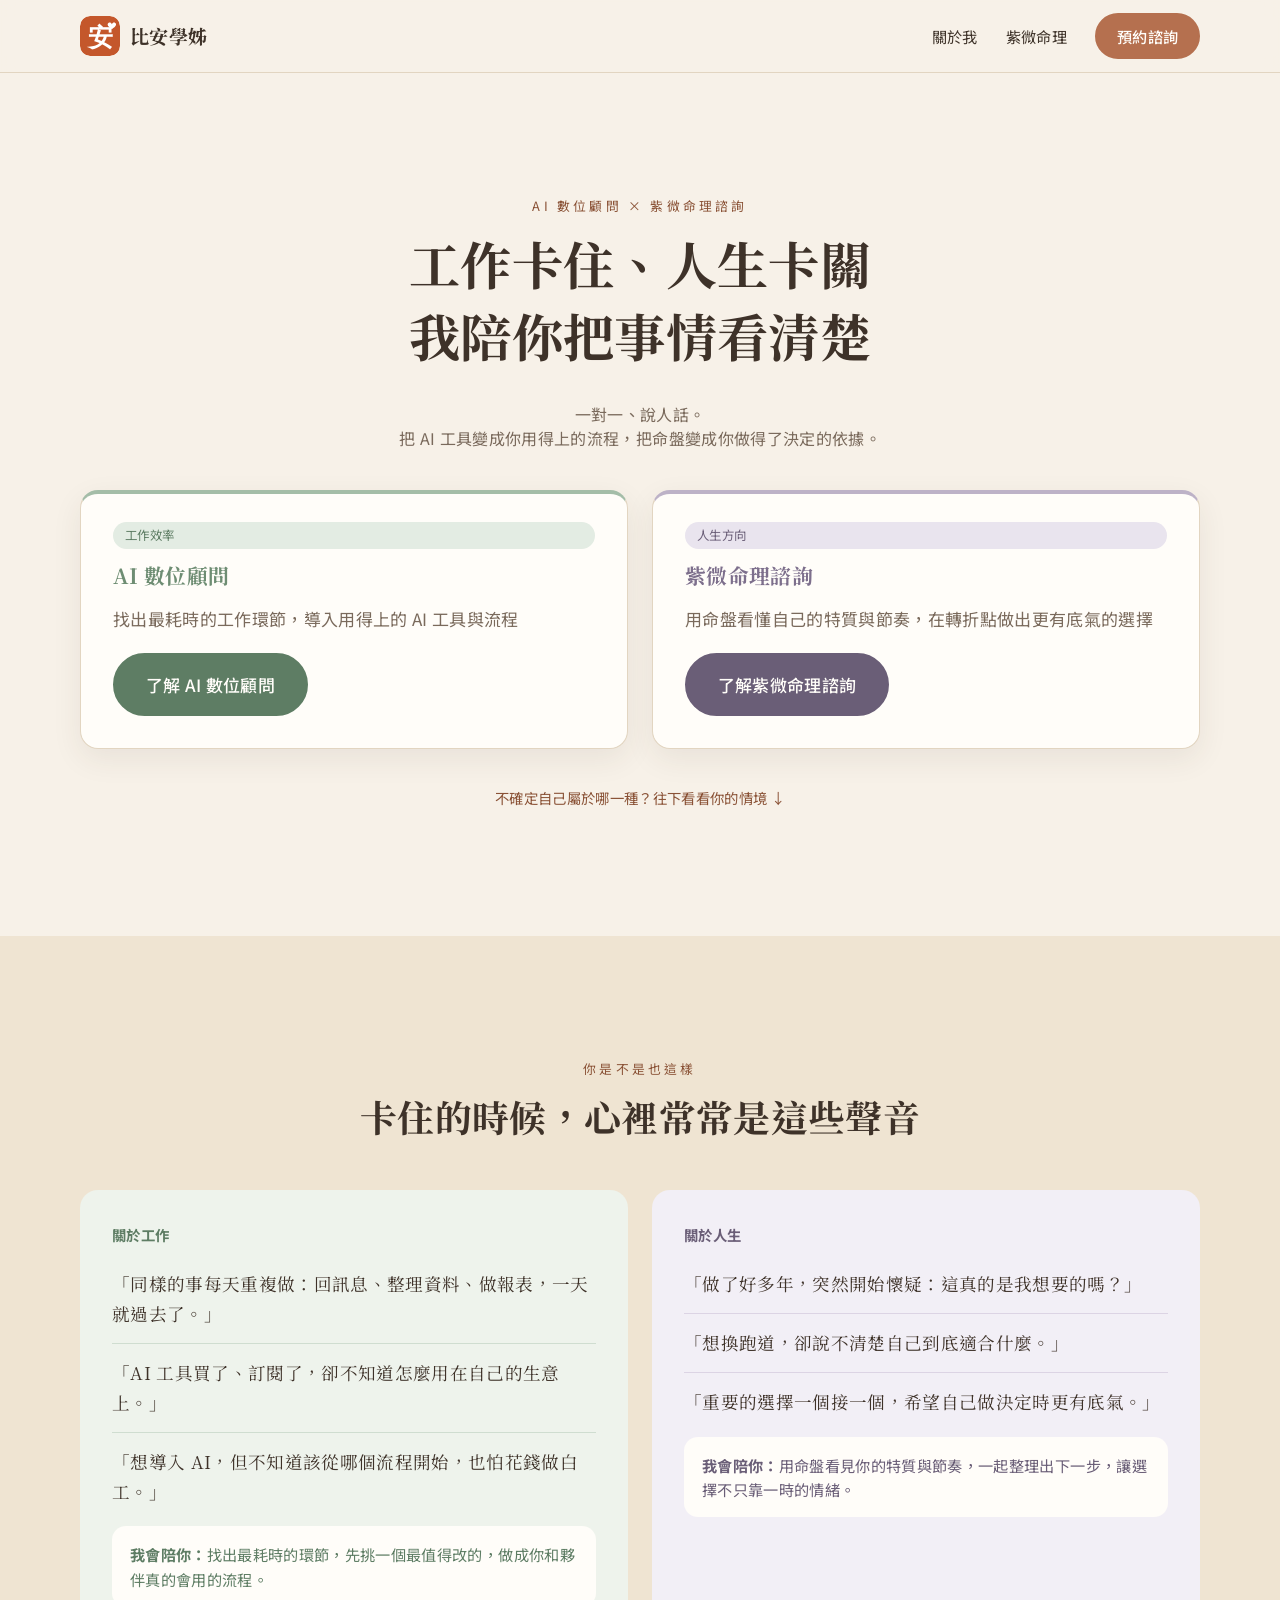
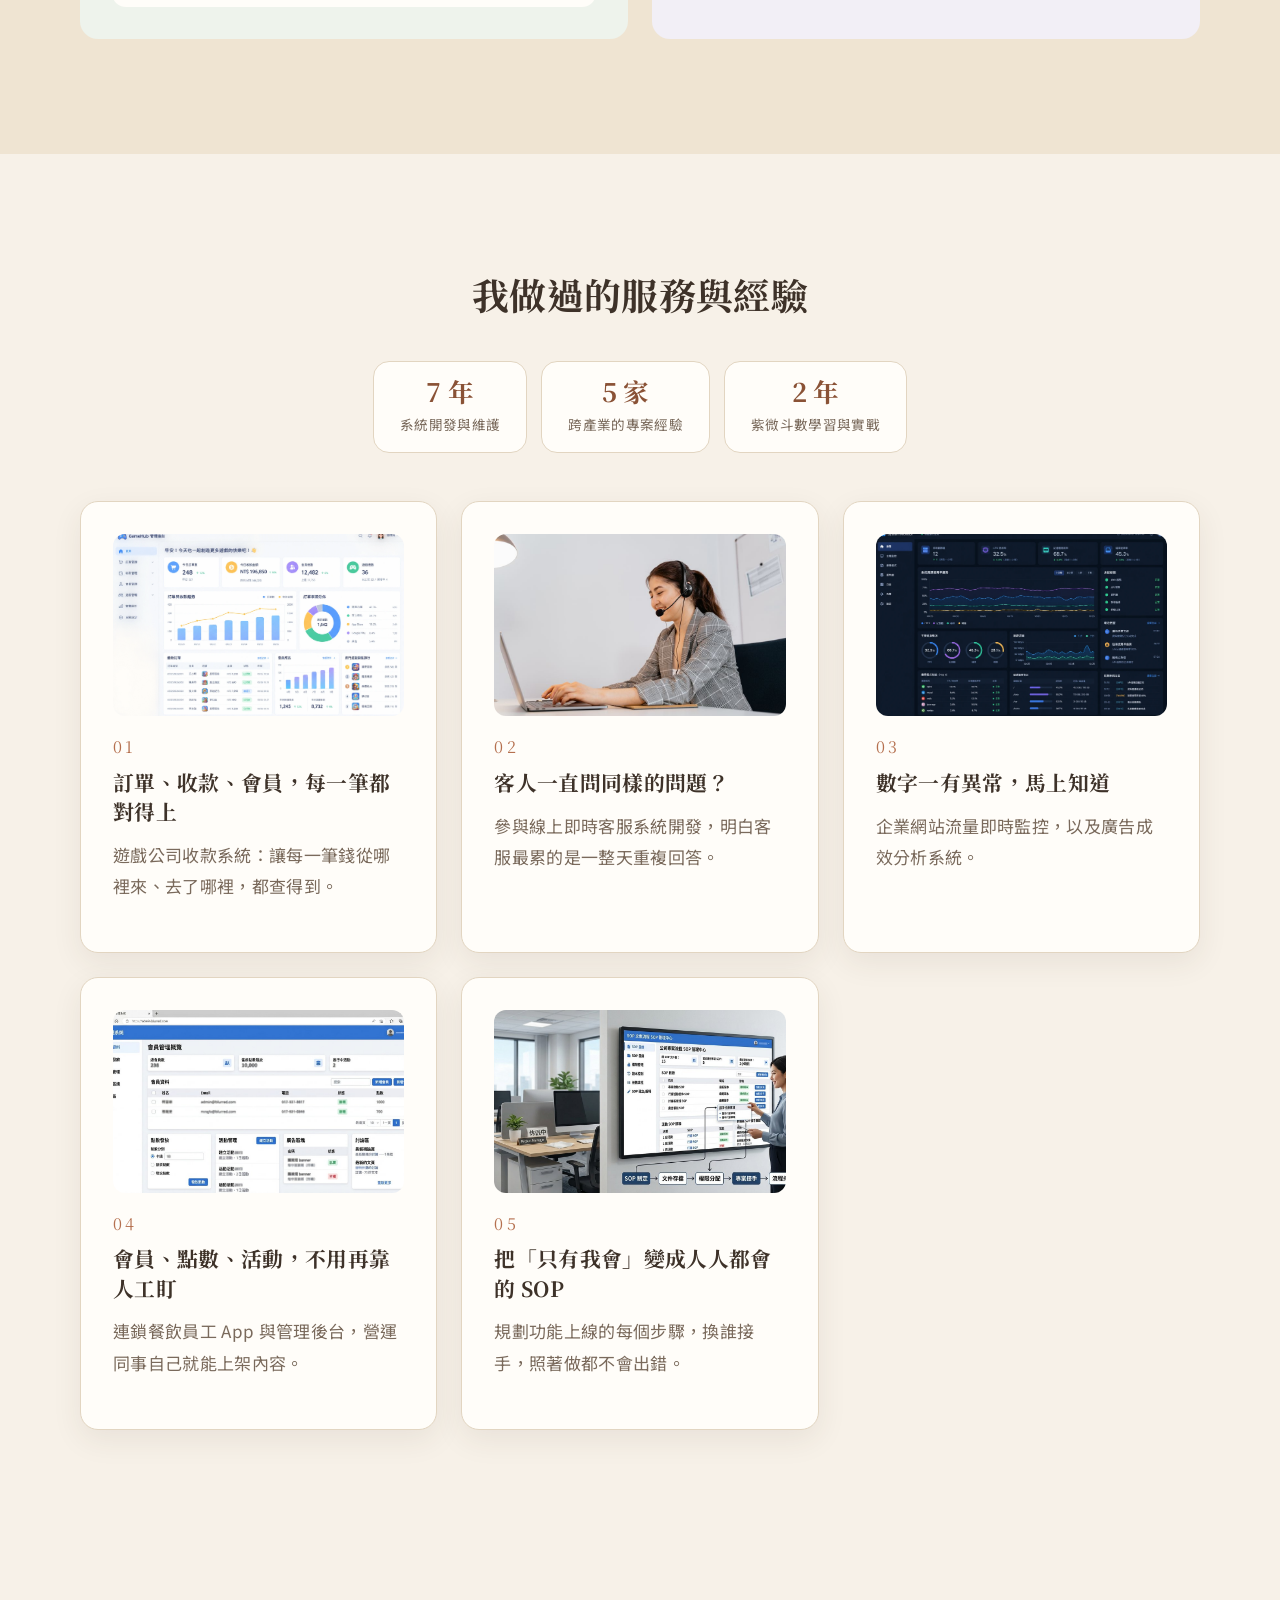
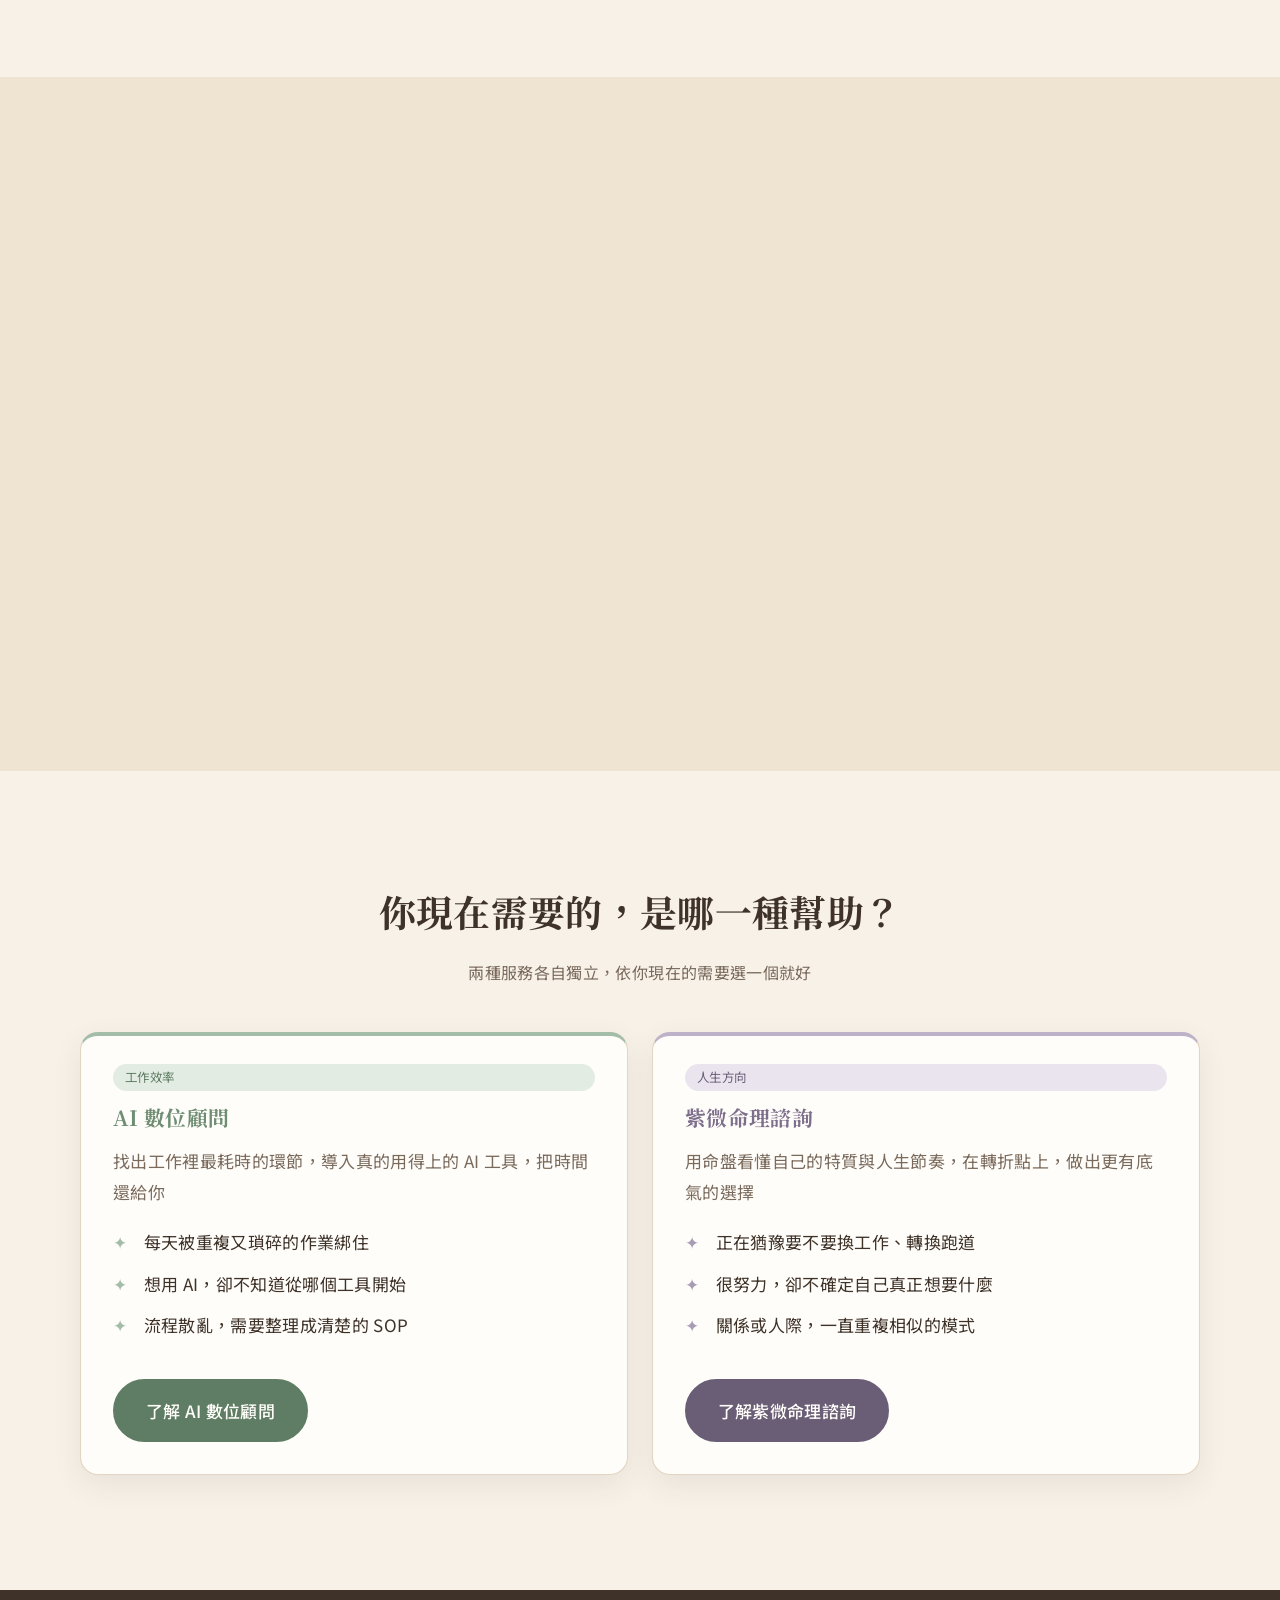
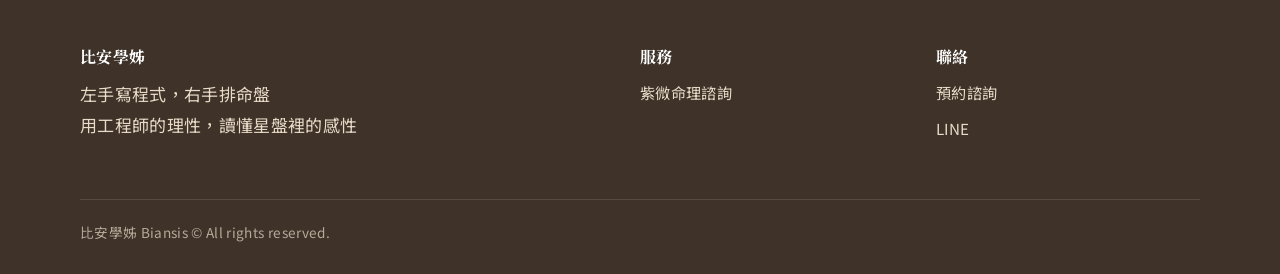
==== commit 0e73124a: "Add free ziwei chart page and refresh ziwei page - New paipan page: free Zi Wei Dou Shu chart (iztro" ====
--- a/index.html
+++ b/index.html
@@ -15,7 +15,7 @@
       href="https://fonts.googleapis.com/css2?family=Noto+Sans+TC:wght@400;500;700&family=Noto+Serif+TC:wght@500;700&display=swap"
       rel="stylesheet"
     />
-    <link rel="stylesheet" href="assets/css/style.css?v=78" />
+    <link rel="stylesheet" href="assets/css/style.css?v=88" />
   </head>
   <body class="theme-earth">
     <header class="site-header"></header>
--- a/assets/css/style.css
+++ b/assets/css/style.css
@@ -604,3 +604,138 @@
 /* 方案標題：服務形式（線上／實體／文字版）做成小標籤，與名稱同一行 */
 .plans--5 .plan h3 { display: flex; flex-wrap: wrap; align-items: center; gap: 6px 10px; }
 .plan-mode { flex: none; padding: 2px 10px; border-radius: 999px; background: var(--block-soft, var(--bg-alt)); color: var(--primary-deep); font-family: var(--font-sans); font-size: .78rem; font-weight: 700; letter-spacing: .08em; line-height: 1.6; }
+
+/* =========================================================
+   免費排盤頁（paipan）
+   ========================================================= */
+.pp-form { display: grid; grid-template-columns: repeat(auto-fit, minmax(190px, 1fr)); gap: 18px 20px; align-items: end; max-width: 980px; margin: 0 auto; padding: clamp(20px, 3vw, 32px); background: var(--surface); border: 1px solid var(--line); border-radius: var(--radius); }
+.pp-field { display: flex; flex-direction: column; gap: 6px; min-width: 0; }
+.pp-field--date { grid-column: span 2; }
+.pp-field label, .pp-label { font-size: .88rem; color: var(--muted); }
+.pp-form input[type=text], .pp-form select, .pp-toolbar select { width: 100%; min-height: 44px; padding: 8px 12px; border: 1px solid var(--line); border-radius: 10px; background: var(--bg); color: var(--text); font: inherit; font-size: 1rem; }
+.pp-date { display: grid; grid-template-columns: 1.3fr 1fr 1fr; gap: 8px; }
+.pp-radio { display: flex; gap: 20px; min-height: 44px; align-items: center; }
+.pp-radio label, .pp-check { display: inline-flex; align-items: center; gap: 6px; font-size: .95rem; color: var(--text); cursor: pointer; }
+.pp-check[hidden] { display: none; }
+.pp-actions { grid-column: 1 / -1; display: flex; flex-wrap: wrap; align-items: center; gap: 14px; }
+.pp-error { margin: 0; color: #A24E4E; font-size: .9rem; }
+@media (max-width: 560px) { .pp-field--date { grid-column: 1 / -1; } }
+
+.pp-result { margin-top: clamp(32px, 5vw, 56px); }
+.pp-toolbar { display: flex; flex-wrap: wrap; align-items: center; gap: 12px 20px; max-width: 980px; margin: 0 auto 10px; }
+.pp-seg { display: inline-flex; border: 1px solid var(--line); border-radius: 999px; overflow: hidden; background: var(--surface); }
+.pp-seg button { min-height: 40px; padding: 0 20px; border: 0; background: none; color: var(--muted); font: inherit; font-size: .95rem; cursor: pointer; }
+.pp-seg button.on { background: var(--primary-deep); color: var(--on-primary); }
+.pp-year-pick { display: inline-flex; align-items: center; gap: 8px; font-size: .9rem; color: var(--muted); }
+.pp-year-pick[hidden] { display: none; }
+.pp-year-pick select { width: auto; min-height: 40px; }
+.pp-tool-btns { margin-left: auto; display: flex; gap: 18px; }
+.pp-link { border: 0; background: none; padding: 8px 0; color: var(--primary-deep); font: inherit; font-size: .9rem; text-decoration: underline; text-underline-offset: 4px; cursor: pointer; }
+.pp-mode-note { max-width: 980px; margin: 0 auto 14px; font-size: .88rem; color: var(--muted); min-height: 1.4em; }
+
+.pp-chart { display: grid; grid-template-columns: repeat(4, 1fr); grid-template-rows: repeat(4, minmax(150px, auto)); max-width: 980px; margin: 0 auto; background: var(--surface); border: 1px solid var(--primary-deep); }
+.pp-cell { position: relative; display: flex; flex-direction: column; justify-content: space-between; min-width: 0; padding: 8px 8px 6px; border: 1px solid var(--line); cursor: pointer; transition: background .15s; }
+.pp-cell:hover { background: var(--block-soft); }
+.pp-cell:focus-visible { outline: 2px solid var(--primary-deep); outline-offset: -2px; }
+.pp-cell.is-rel { background: #F3F0F6; }
+.pp-cell.is-sel { background: var(--block-soft); box-shadow: inset 0 0 0 2px var(--primary); }
+.pp-stars { display: flex; flex-direction: column; gap: 6px; }
+.pp-major, .pp-minor, .pp-adj { display: flex; flex-wrap: wrap; gap: 2px 8px; }
+.pp-major .s-major { font-family: var(--font-serif); font-size: 1.05rem; font-weight: 700; color: var(--primary-deep); line-height: 1.35; }
+.pp-minor .s-minor { font-size: .82rem; color: var(--text); line-height: 1.4; }
+.pp-adj { gap: 1px 6px; }
+.pp-adj span { font-size: .72rem; color: var(--muted); }
+.pp-stars sub { font-size: .62em; color: var(--muted); font-weight: 400; vertical-align: baseline; margin-left: 1px; }
+.pp-stars i { display: inline-block; margin-left: 2px; padding: 0 3px; border-radius: 4px; font-style: normal; font-family: var(--font-sans); font-size: .68rem; font-weight: 700; line-height: 1.5; color: #fff; vertical-align: .1em; }
+.pp-stars i.is-scope { opacity: .8; }
+.m-lu { background: #6E8D73; } .m-quan { background: #B08A4A; } .m-ke { background: #6D86A6; } .m-ji { background: #A24E4E; }
+.pp-foot { display: flex; justify-content: space-between; margin-top: 8px; font-size: .72rem; color: var(--muted); }
+.pp-head { display: grid; grid-template-columns: auto 1fr; align-items: baseline; gap: 2px 6px; margin-top: 4px; padding-top: 4px; border-top: 1px dashed var(--line); }
+.pp-gz { font-size: .8rem; color: var(--muted); }
+.pp-pname { grid-column: 2; grid-row: 1; justify-self: end; font-family: var(--font-serif); font-size: .98rem; color: var(--text); }
+.pp-tags { grid-column: 1 / -1; grid-row: 2; display: flex; flex-wrap: wrap; gap: 3px; }
+.pp-tags:empty { display: none; }
+.pp-tags em { font-style: normal; padding: 0 6px; border-radius: 999px; border: 1px solid var(--primary-deep); color: var(--primary-deep); font-size: .68rem; line-height: 1.6; }
+.pp-tags .t-dec { background: var(--primary-deep); color: var(--on-primary); }
+.pp-tags .t-year { background: #8A5236; border-color: #8A5236; color: var(--on-primary); }
+.pp-cell.is-soul .pp-pname { color: var(--primary-deep); font-weight: 700; }
+
+.pp-center { display: flex; flex-direction: column; justify-content: center; padding: clamp(10px, 2vw, 22px); border: 1px solid var(--line); background: var(--bg); }
+.pp-center h3 { margin: 0 0 8px; font-size: 1.2rem; text-align: center; color: var(--title); }
+.pp-center dl { margin: 0; display: grid; gap: 4px; }
+.pp-center dl > div { display: grid; grid-template-columns: 5.2em 1fr; gap: 8px; font-size: .88rem; line-height: 1.5; }
+.pp-center dt { color: var(--muted); }
+.pp-center dd { margin: 0; color: var(--text); }
+
+.pp-legend { display: flex; flex-wrap: wrap; gap: 6px 18px; max-width: 980px; margin: 12px auto 0; font-size: .82rem; color: var(--muted); }
+.pp-legend i { display: inline-block; padding: 0 5px; border-radius: 4px; font-style: normal; font-size: .72rem; font-weight: 700; line-height: 1.5; color: #fff; }
+.pp-legend-tip { margin-left: auto; }
+.pp-sihua { max-width: 980px; margin: 20px auto 0; display: grid; gap: 0; }
+.pp-sihua-row { display: flex; flex-wrap: wrap; align-items: center; gap: 8px 18px; padding: 12px 0; border-top: 1px solid var(--line); }
+.pp-sihua-row h4 { margin: 0; min-width: 5.5em; font-size: .95rem; color: var(--primary-deep); }
+.pp-sihua-row ul { list-style: none; margin: 0; padding: 0; display: flex; flex-wrap: wrap; gap: 8px 20px; }
+.pp-sihua-row li { display: inline-flex; align-items: center; gap: 6px; font-size: .92rem; }
+.pp-sihua-row li i { padding: 0 6px; border-radius: 4px; font-style: normal; font-size: .75rem; font-weight: 700; line-height: 1.6; color: #fff; }
+.pp-sihua-row li span { color: var(--muted); font-size: .85rem; }
+
+@media (max-width: 700px) {
+  .pp-chart { grid-template-rows: repeat(4, minmax(128px, auto)); }
+  .pp-cell { padding: 5px 4px 4px; }
+  .pp-major .s-major { font-size: .9rem; }
+  .pp-minor .s-minor { font-size: .72rem; }
+  .pp-major, .pp-minor { gap: 1px 5px; }
+  .pp-stars i { font-size: .58rem; padding: 0 2px; margin-left: 1px; }
+  .pp-pname { font-size: .82rem; }
+  .pp-gz, .pp-foot { font-size: .64rem; }
+  .pp-center { padding: 8px 6px; }
+  .pp-center h3 { font-size: 1rem; margin-bottom: 4px; }
+  .pp-center dl > div { grid-template-columns: 1fr; gap: 0; font-size: .72rem; line-height: 1.35; }
+  .pp-center dt { font-size: .64rem; }
+  .pp-tool-btns { margin-left: 0; }
+  .pp-legend-tip { margin-left: 0; width: 100%; }
+}
+
+@media print {
+  .site-header, .site-footer, .pp-form, .pp-toolbar, .fab-book, .section--slim, .faq, .hero { display: none !important; }
+  body { background: #fff; }
+  .section, .section--alt { padding: 0; background: #fff; }
+  .pp-chart { max-width: none; }
+}
+
+/* 流年方案「價格與時間」說明：字體與顏色同其他方案價格 */
+.plans--5 .plan .price--ref { font-size: 1.1rem; font-weight: 400; line-height: inherit; color: var(--primary-deep); }
+
+/* 紫微頁首屏按鈕：上下兩排、每排兩個 */
+.btn-row--2x2 { display: grid; grid-template-columns: repeat(2, max-content); gap: 12px; }
+
+/* 排盤頁：星曜名稱直式顯示（名稱由上往下，亮度與四化接在下方） */
+.pp-major, .pp-minor, .pp-adj { align-items: flex-start; gap: 2px 8px; }
+.pp-major .s-major, .pp-minor .s-minor { display: inline-flex; flex-direction: column; align-items: center; gap: 1px; }
+.pp-stars .nm { writing-mode: vertical-rl; text-orientation: upright; letter-spacing: .06em; font-weight: inherit; }
+.pp-stars i { writing-mode: vertical-rl; text-orientation: upright; margin: 2px 0 0; padding: 3px 1px; line-height: 1.2; }
+.pp-adj { gap: 2px 5px; }
+.pp-adj span { writing-mode: vertical-rl; text-orientation: upright; letter-spacing: .04em; }
+
+/* 排盤頁：十輔星、紅鸞天喜換色，與主星併排 */
+.pp-major .s-major.s-fu { color: #4F6D8F; font-weight: 500; }
+.pp-major .s-major.s-love { color: #B5646E; font-weight: 500; }
+
+/* 紫微頁首屏 2x2 按鈕：文字置中 */
+.btn-row--2x2 .btn { justify-content: center; text-align: center; }
+
+/* 排盤頁：命盤全部用明體（Noto Serif TC），主星加深顯色 */
+.pp-chart, .pp-chart *, .pp-legend, .pp-sihua { font-family: var(--font-serif); }
+.pp-stars i, .pp-legend i, .pp-sihua-row li i, .pp-tags em { font-family: var(--font-serif); font-weight: 700; }
+.pp-major .s-major:not(.s-fu):not(.s-love):not(.s-sky) { color: #4A3560; font-weight: 700; font-size: 1.12rem; }
+@media (max-width: 700px) { .pp-major .s-major:not(.s-fu):not(.s-love):not(.s-sky) { font-size: .95rem; } }
+
+/* 排盤頁：三方四正虛線 */
+.pp-chart { position: relative; }
+.pp-lines { position: absolute; inset: 0; width: 100%; height: 100%; pointer-events: none; overflow: visible; }
+.pp-lines line { stroke: var(--primary-deep); stroke-width: 1.2; stroke-dasharray: 5 4; opacity: .75; }
+@media print { .pp-lines line { opacity: 1; } }
+
+/* 排盤頁：宮位干支分色（天干赤陶、地支灰綠） */
+.pp-gz b { font-weight: 700; }
+.pp-gz .gz-stem { color: #B5704F; }
+.pp-gz .gz-branch { color: #5E7D64; }
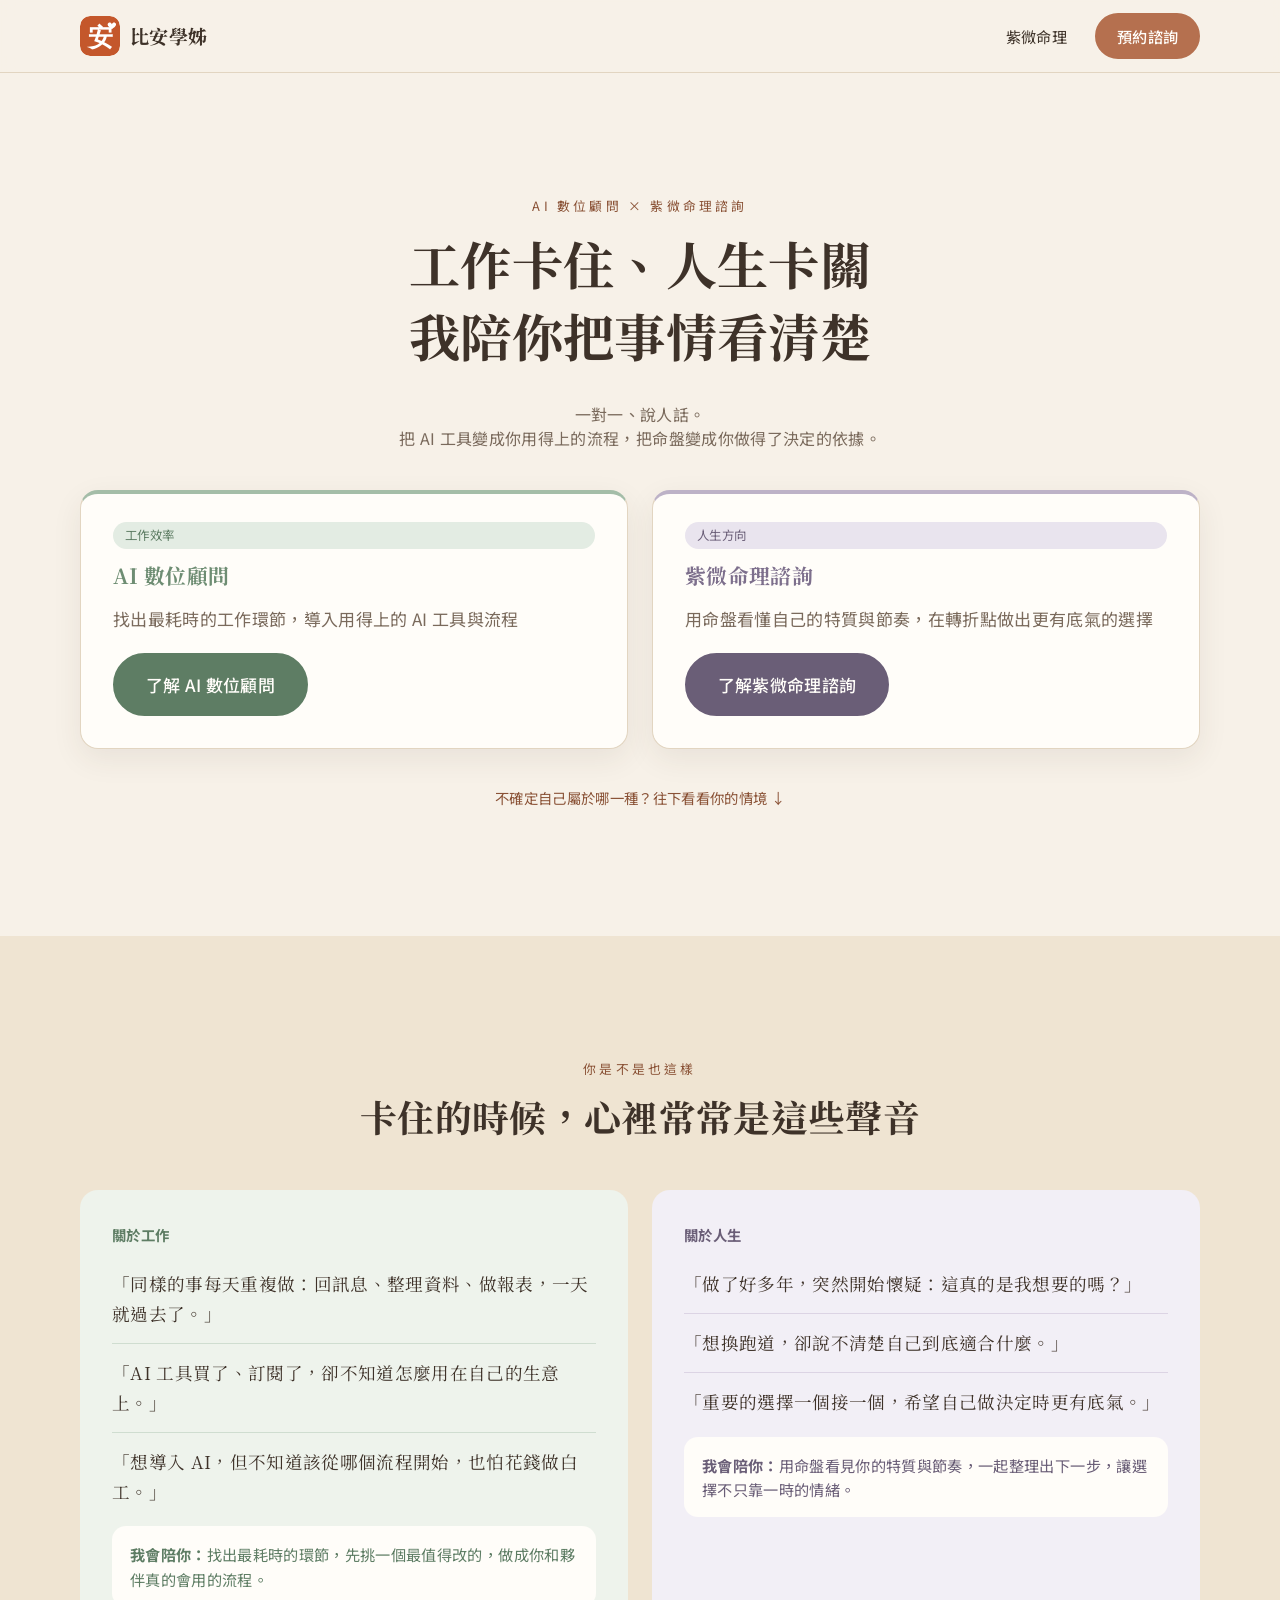
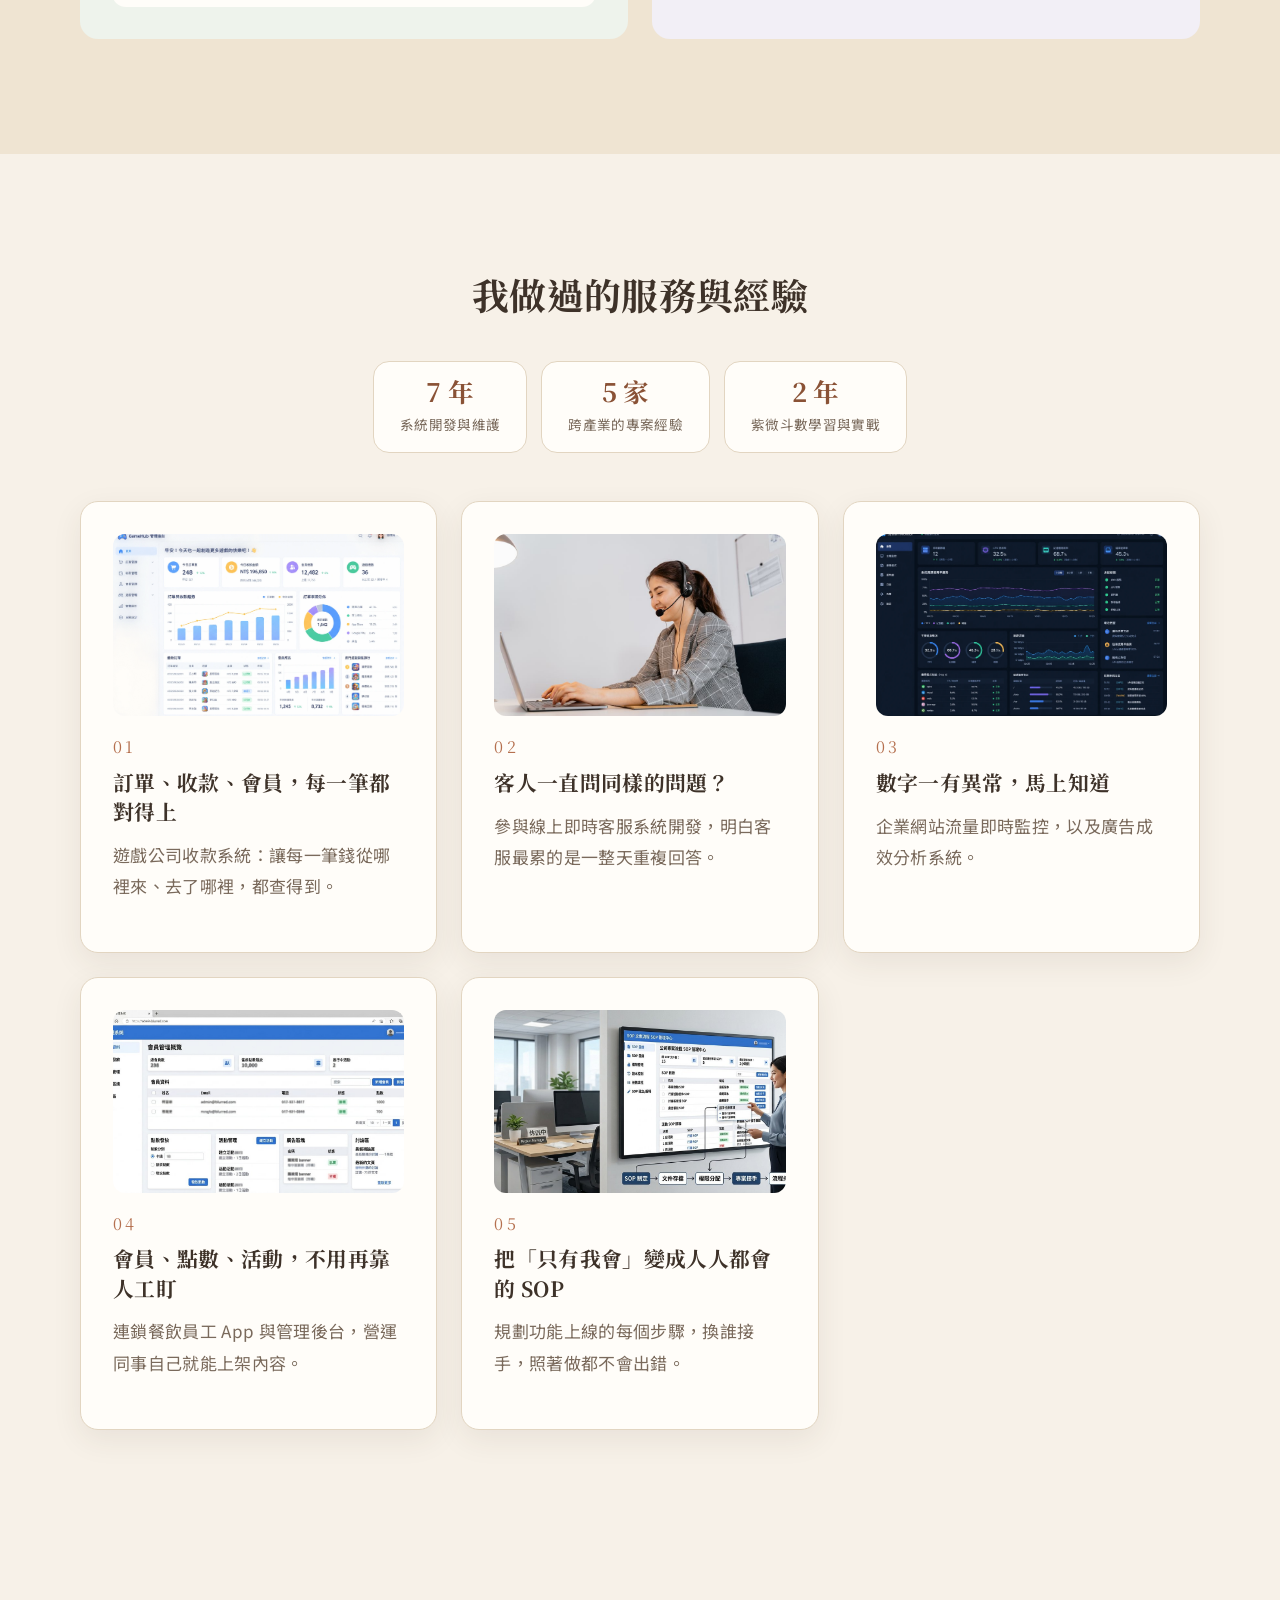
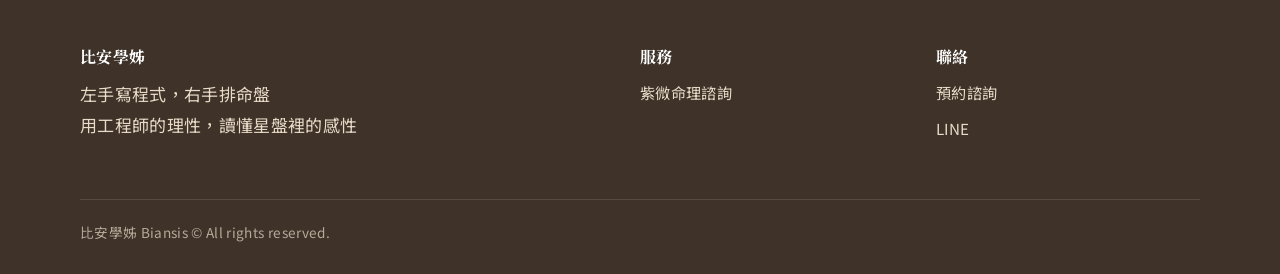
==== commit a0cb7e4f: "Temporarily hide About link; logo points to ziwei page Co-Authored-By: Claude Sonnet 5.5 <noreply@an" ====
--- a/index.html
+++ b/index.html
@@ -252,6 +252,6 @@
     </main>
 
     <footer class="site-footer"></footer>
-    <script src="assets/js/main.js?v=14"></script>
+    <script src="assets/js/main.js?v=15"></script>
   </body>
 </html>
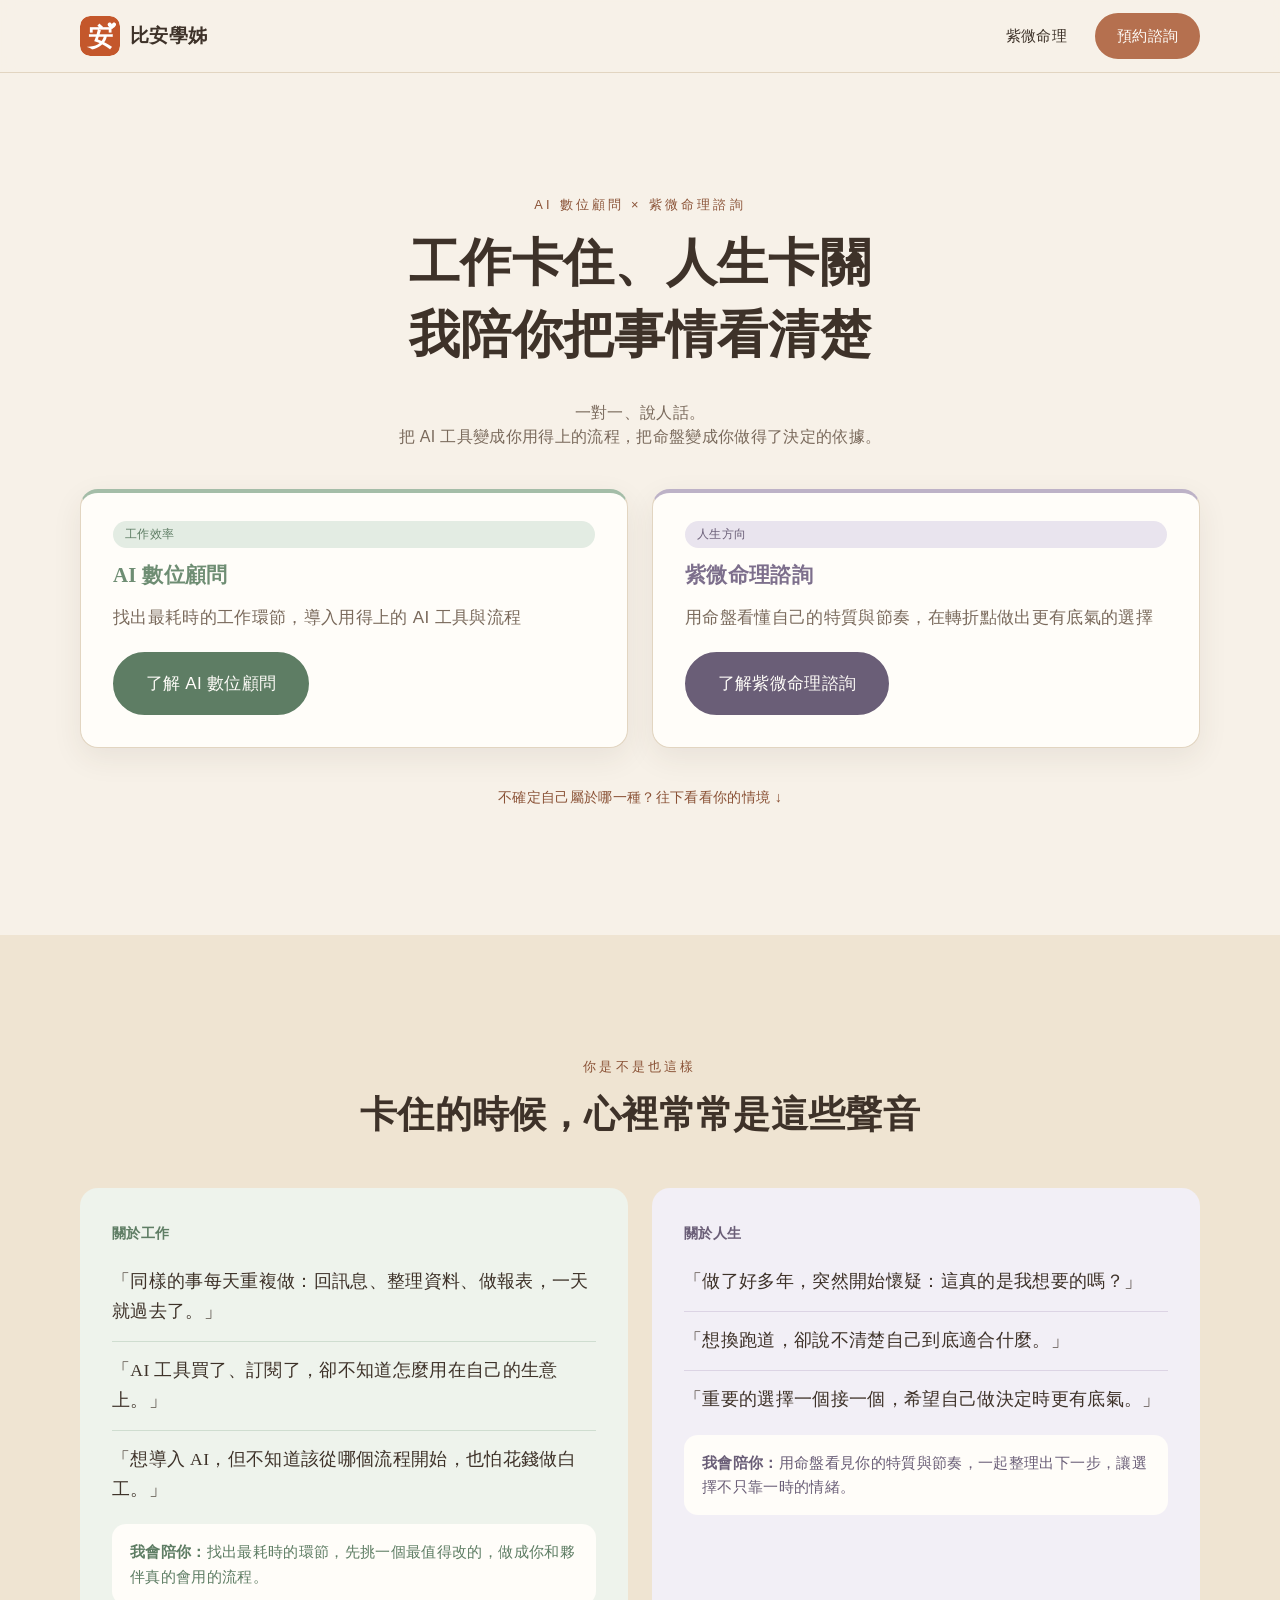
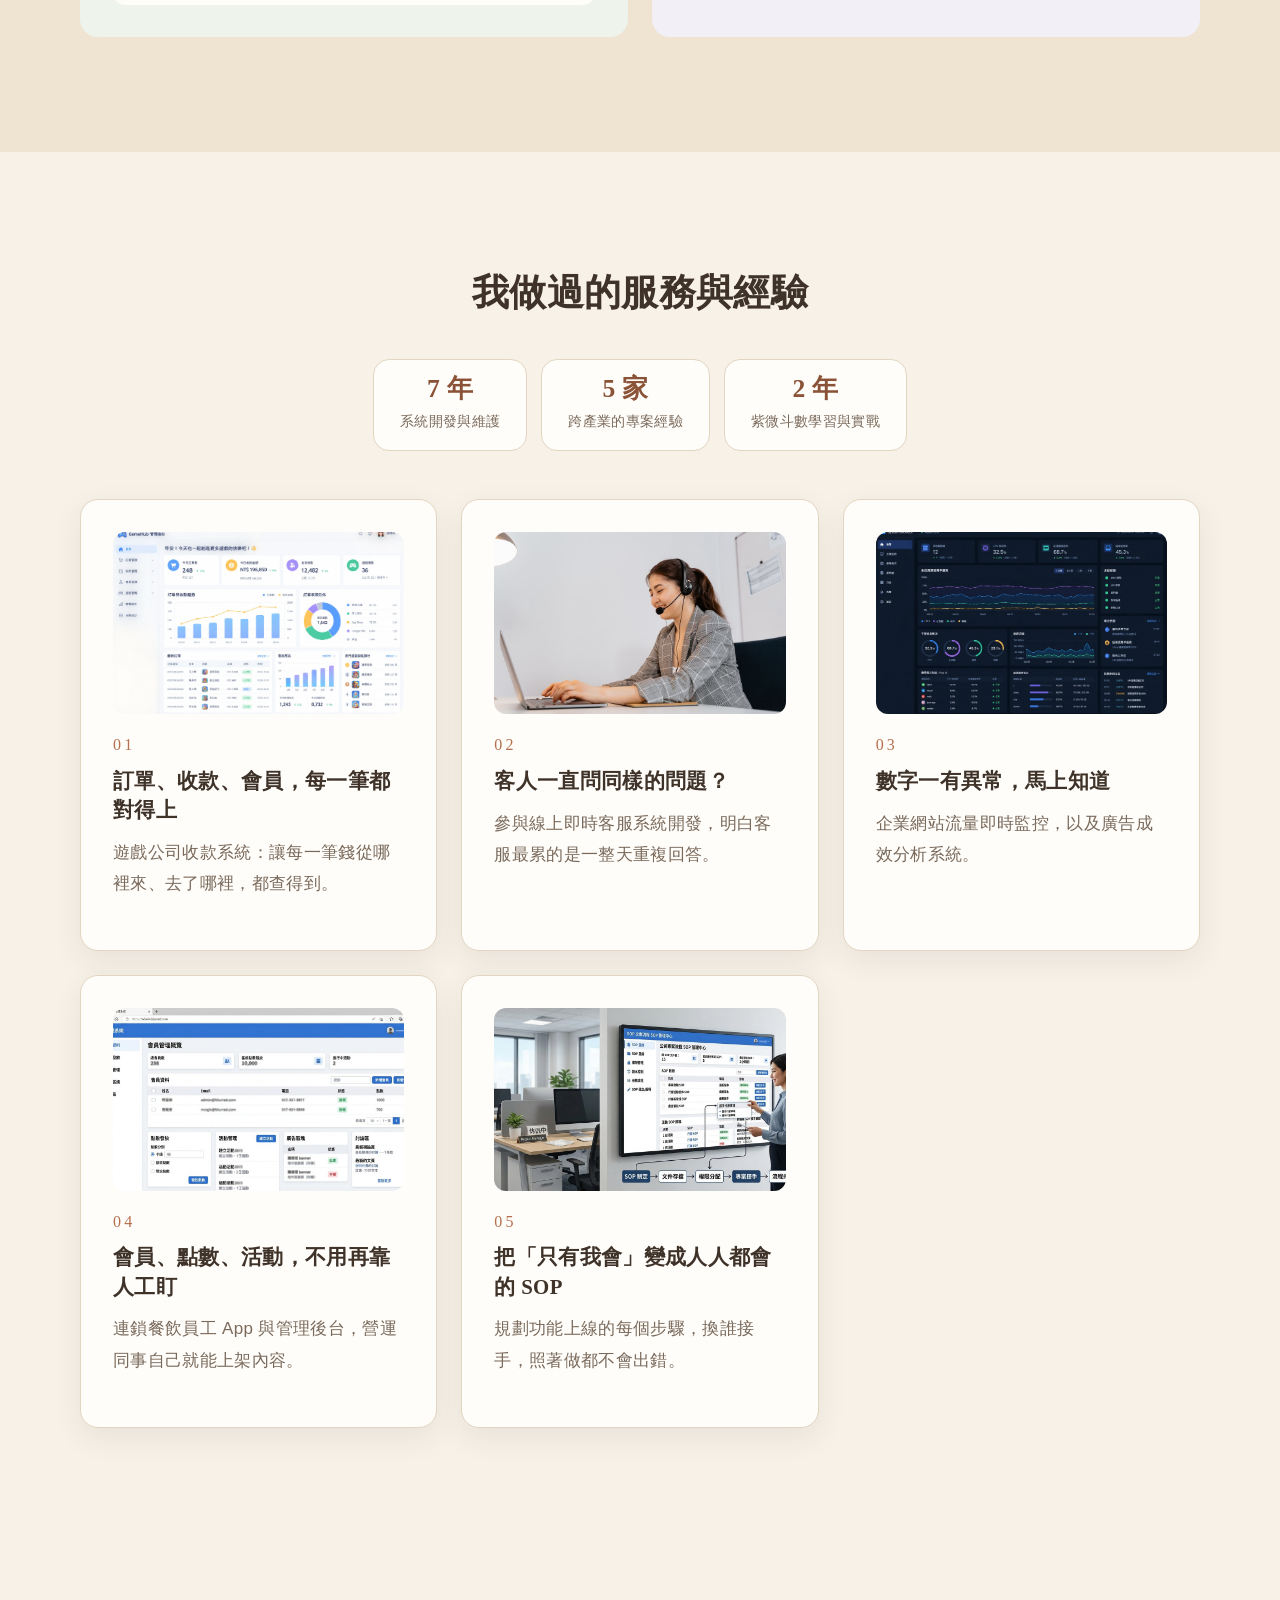
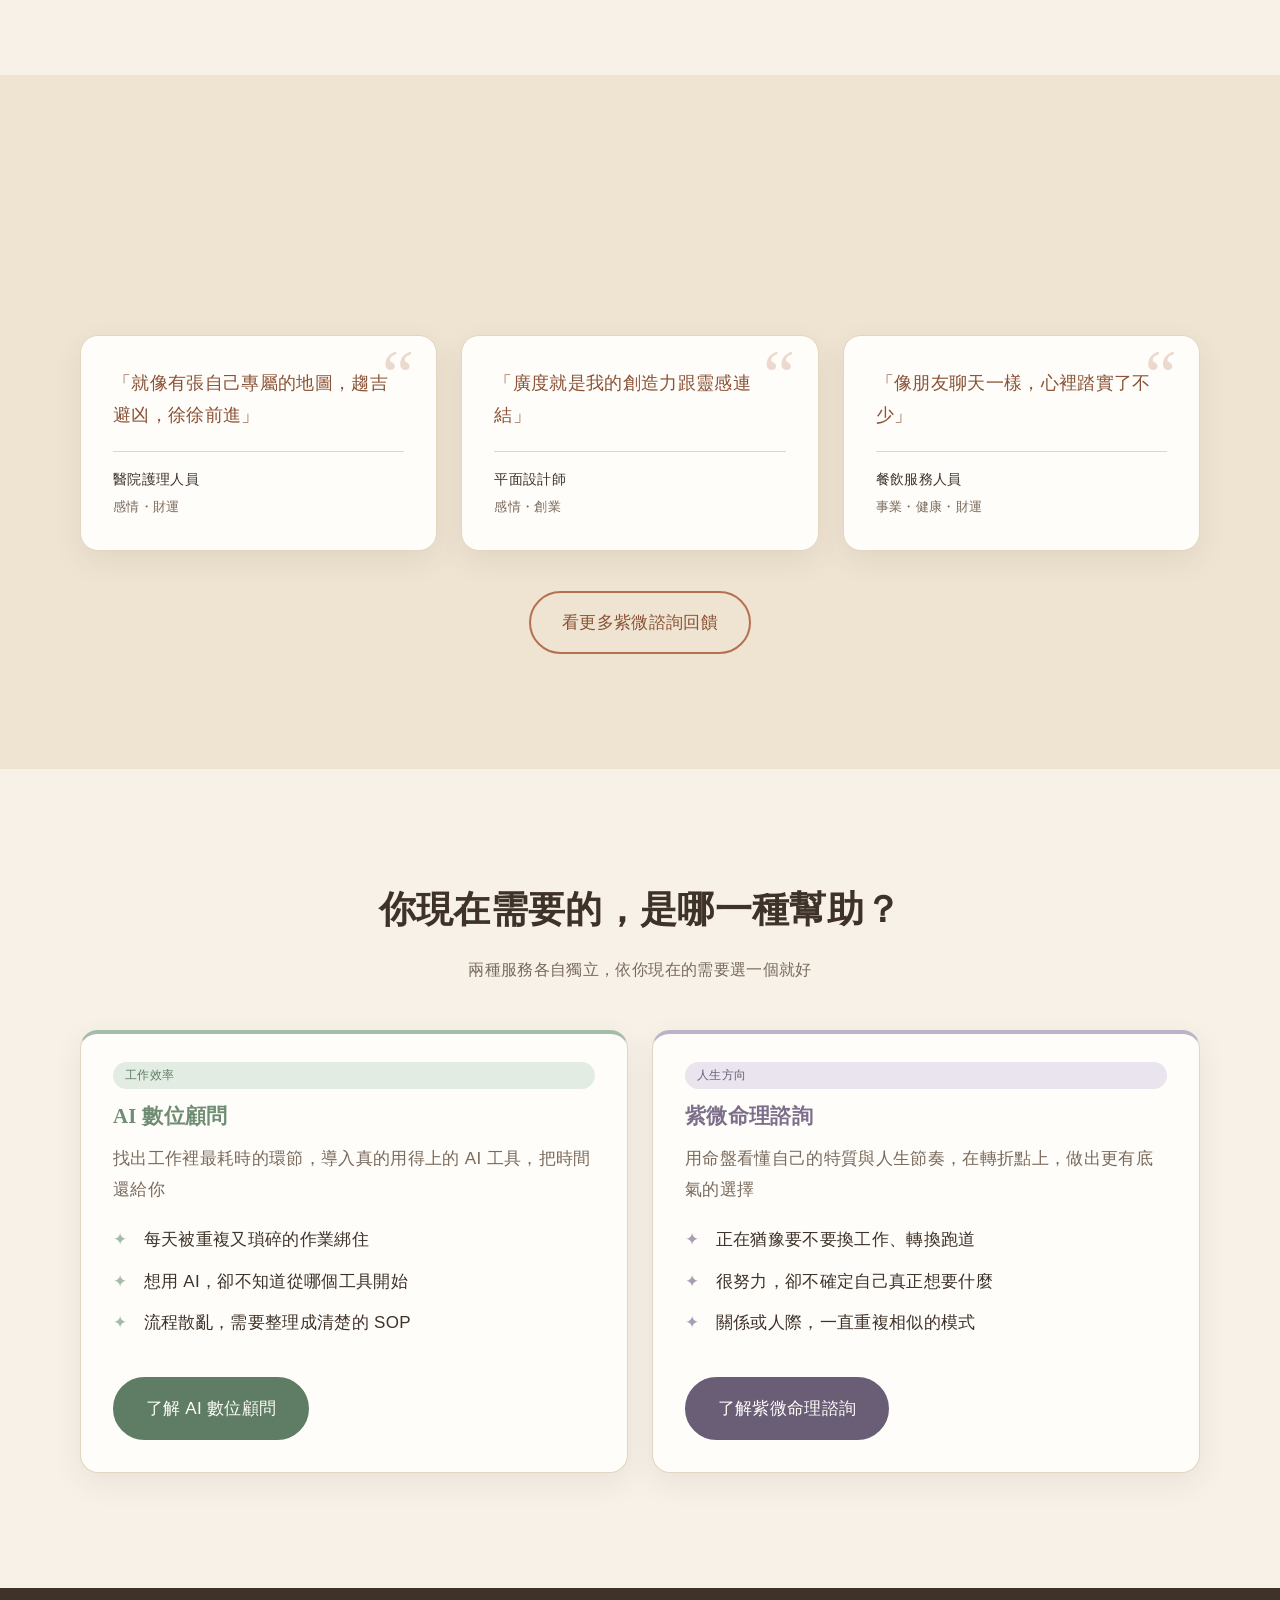
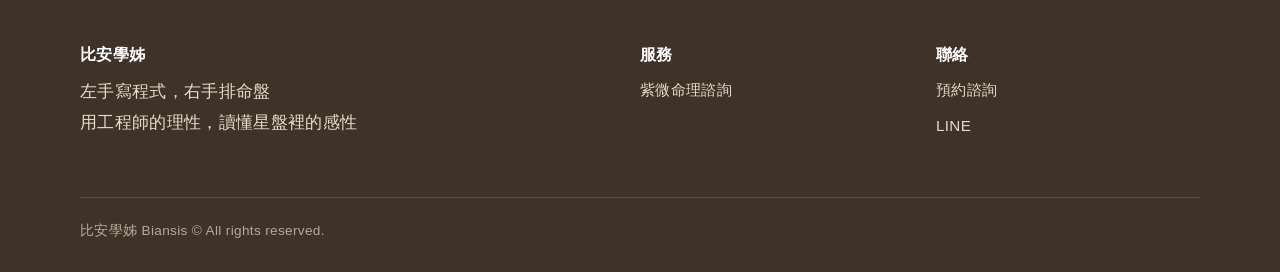
==== commit b4ec7e29: "Add CSP and referrer policy to all pages, guard hash scroll Co-Authored-By: Claude Sonnet 5.5 <norep" ====
--- a/index.html
+++ b/index.html
@@ -2,6 +2,8 @@
 <html lang="zh-Hant">
   <head>
     <meta charset="utf-8" />
+    <meta http-equiv="Content-Security-Policy" content="default-src 'self'; script-src 'self' https://cdn.jsdelivr.net; style-src 'self' 'unsafe-inline' https://fonts.googleapis.com; font-src https://fonts.gstatic.com; img-src 'self' data:; connect-src 'self'; object-src 'none'; base-uri 'self'; form-action 'self'" />
+    <meta name="referrer" content="strict-origin-when-cross-origin" />
     <meta name="viewport" content="width=device-width, initial-scale=1" />
     <title>比安學姊 | 紫微命理 | 數位服務顧問</title>
     <link rel="icon" type="image/svg+xml" href="favicon.svg" />
@@ -252,6 +254,6 @@
     </main>
 
     <footer class="site-footer"></footer>
-    <script src="assets/js/main.js?v=15"></script>
+    <script src="assets/js/main.js?v=16"></script>
   </body>
 </html>
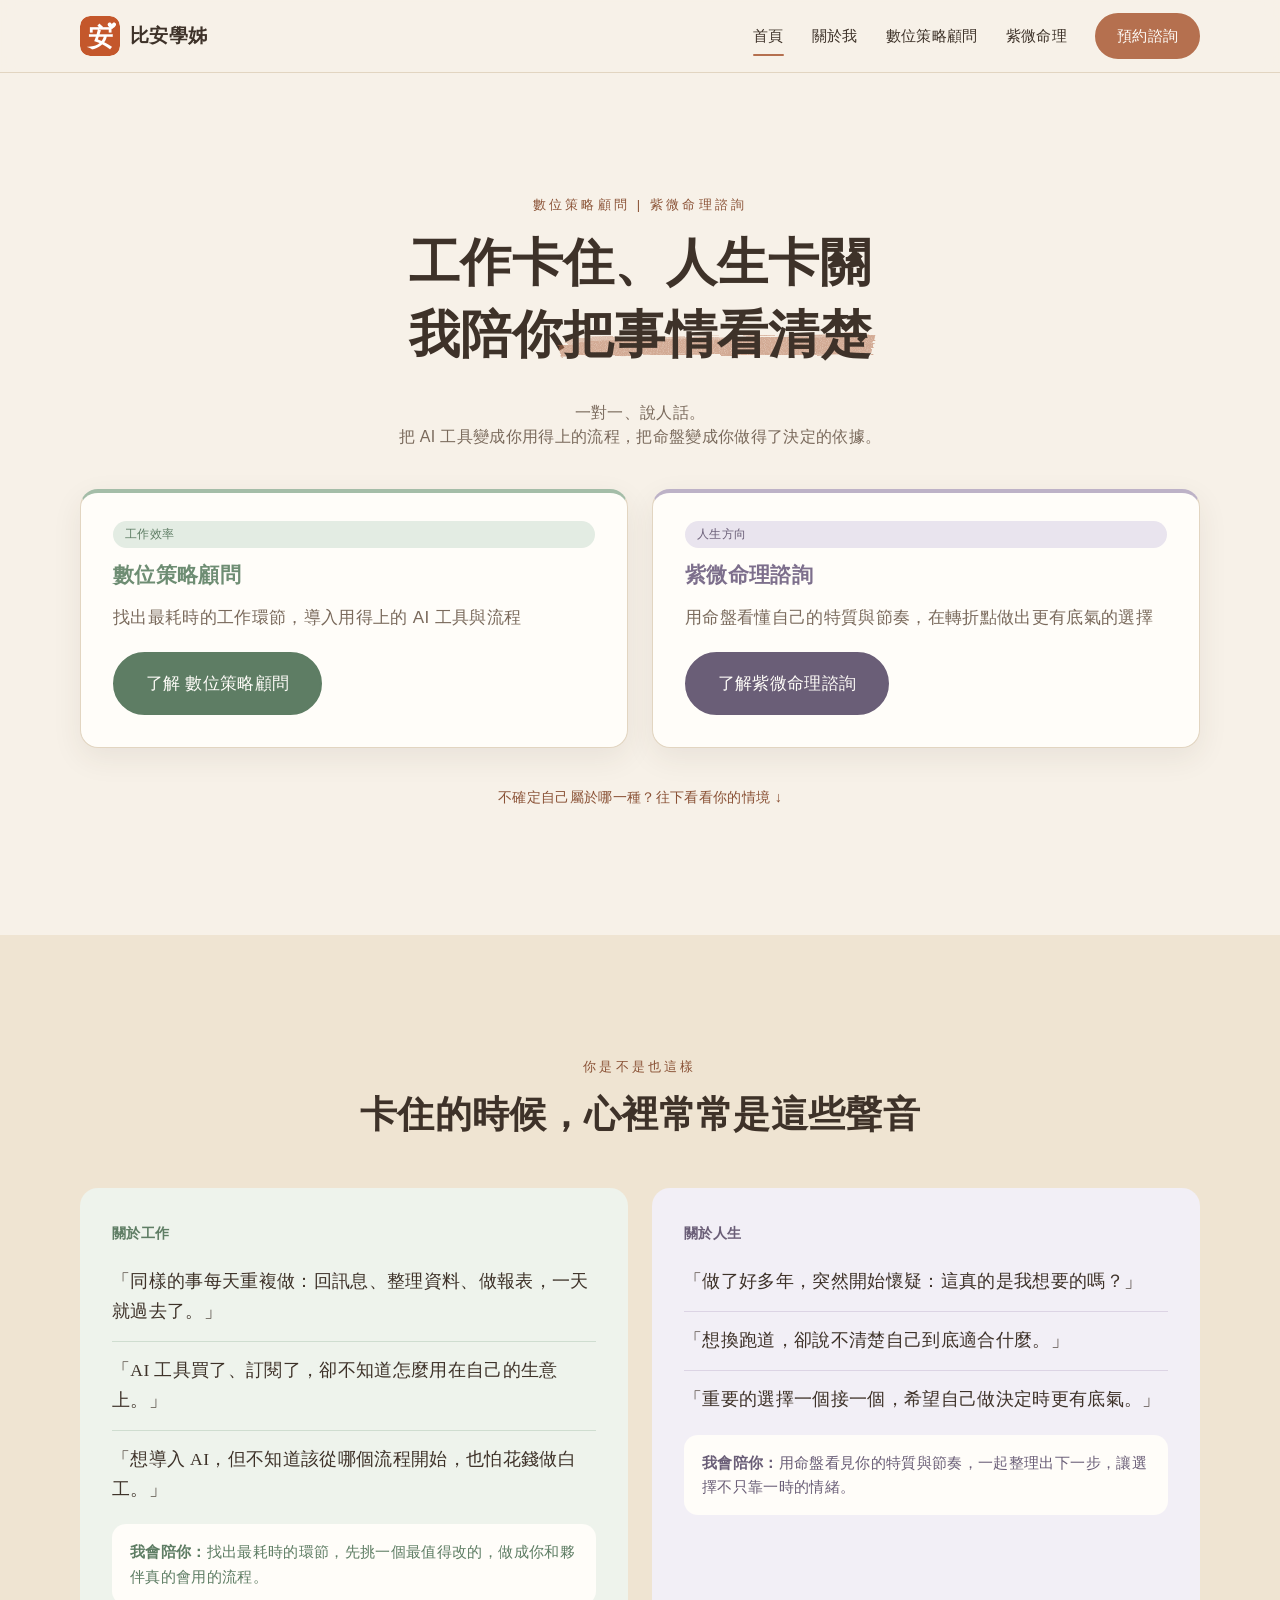
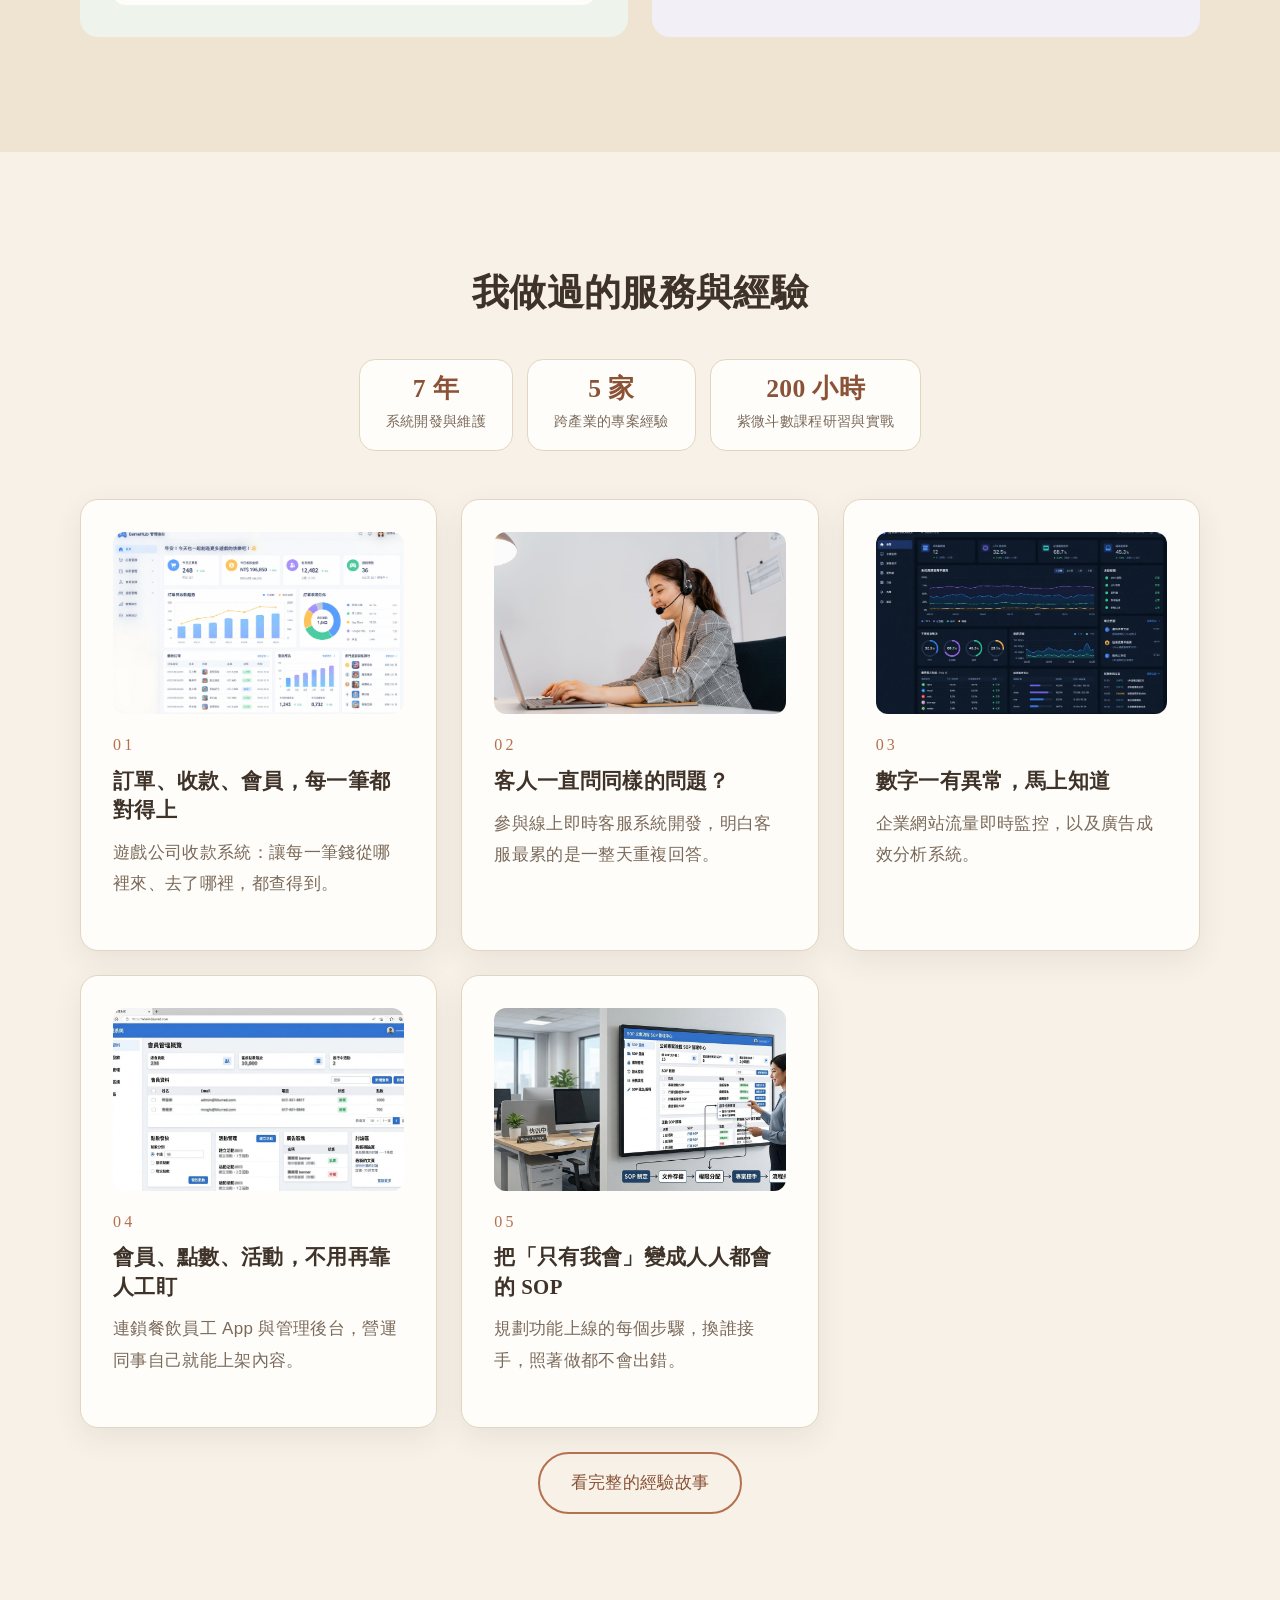
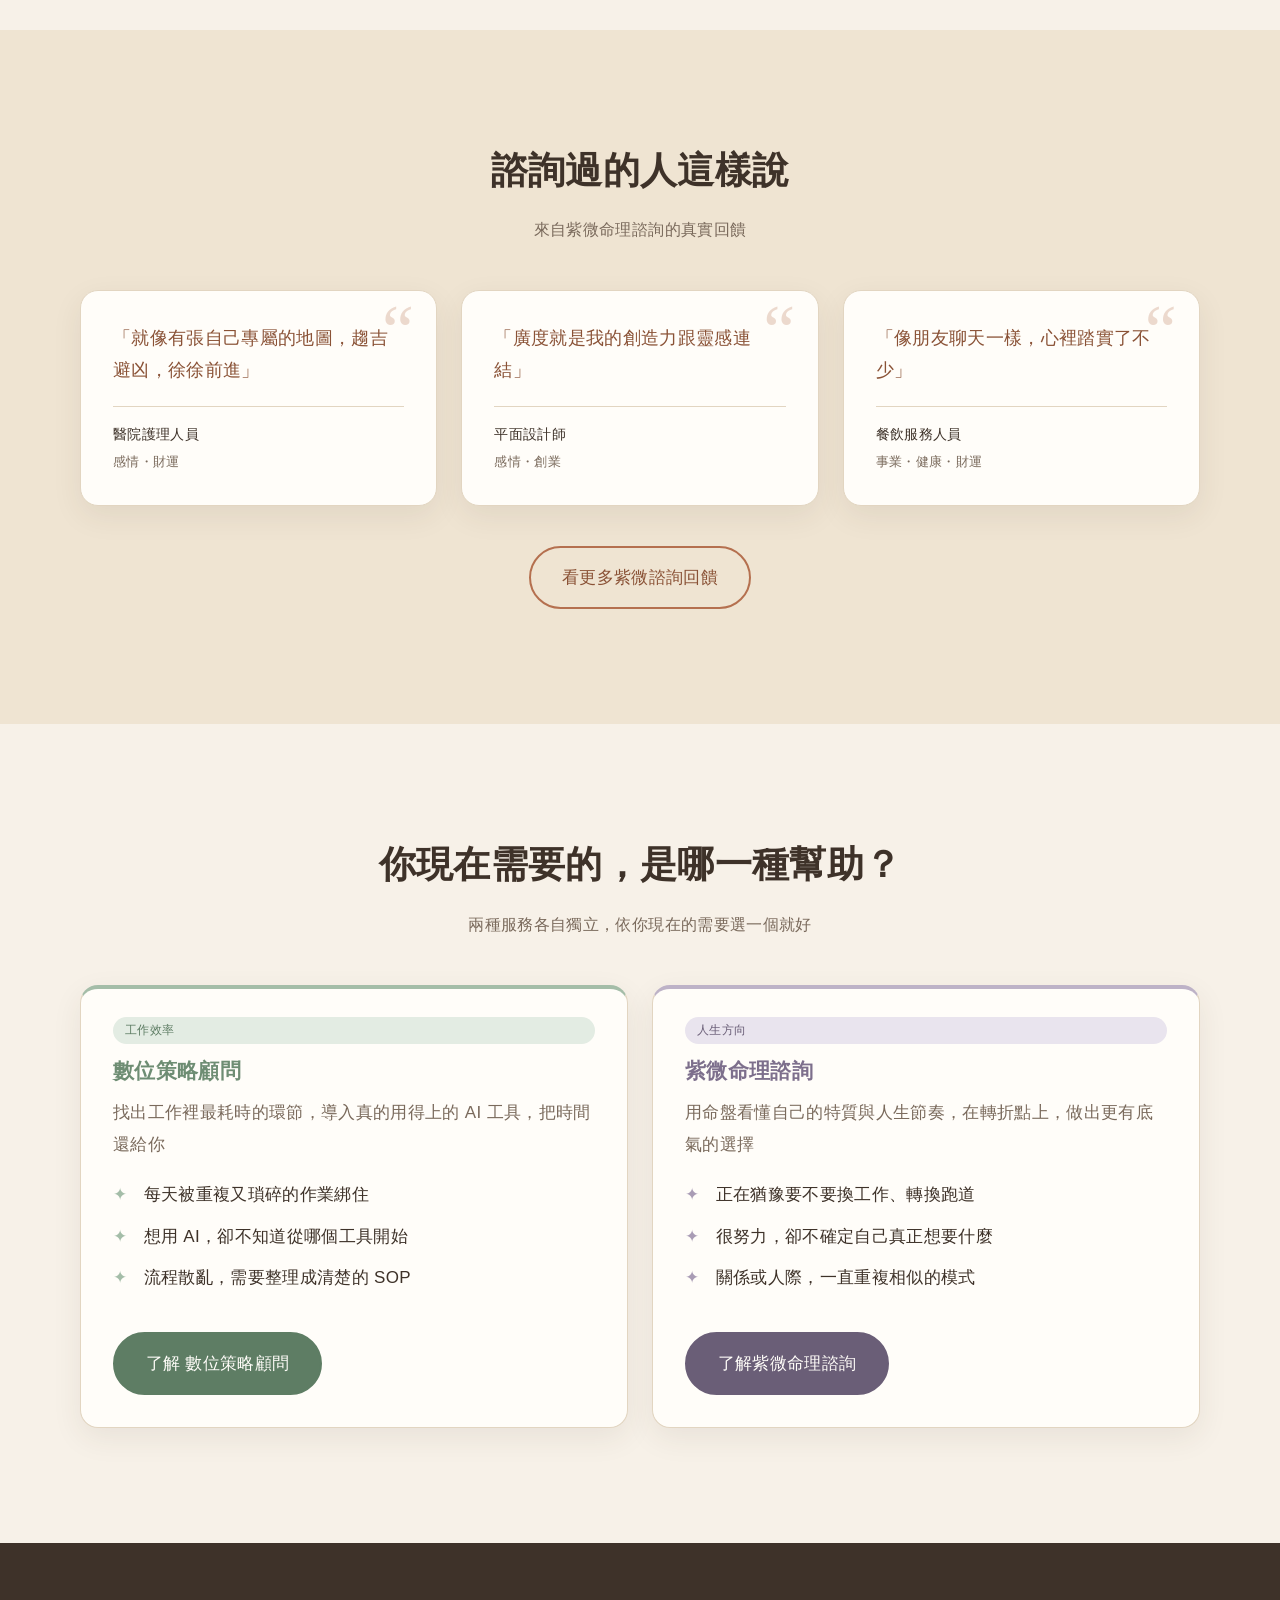
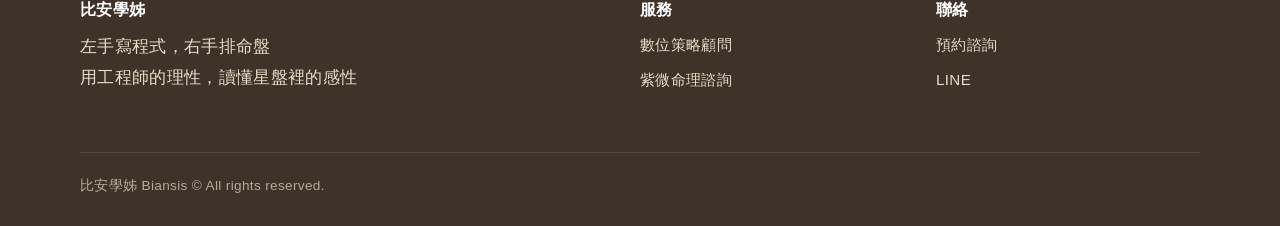
==== commit ebe4d3e1: "Rename AI service to 數位策略顧問, restore nav, add works section - Restore 首頁, 關於我 and 數位策略顧問 entries; un" ====
--- a/index.html
+++ b/index.html
@@ -2,10 +2,13 @@
 <html lang="zh-Hant">
   <head>
     <meta charset="utf-8" />
-    <meta http-equiv="Content-Security-Policy" content="default-src 'self'; script-src 'self' https://cdn.jsdelivr.net; style-src 'self' 'unsafe-inline' https://fonts.googleapis.com; font-src https://fonts.gstatic.com; img-src 'self' data:; connect-src 'self'; object-src 'none'; base-uri 'self'; form-action 'self'" />
+    <meta
+      http-equiv="Content-Security-Policy"
+      content="default-src 'self'; script-src 'self' https://cdn.jsdelivr.net; style-src 'self' 'unsafe-inline' https://fonts.googleapis.com; font-src https://fonts.gstatic.com; img-src 'self' data:; connect-src 'self'; object-src 'none'; base-uri 'self'; form-action 'self'"
+    />
     <meta name="referrer" content="strict-origin-when-cross-origin" />
     <meta name="viewport" content="width=device-width, initial-scale=1" />
-    <title>比安學姊 | 紫微命理 | 數位服務顧問</title>
+    <title>比安學姊|數位策略顧問|紫微命理</title>
     <link rel="icon" type="image/svg+xml" href="favicon.svg" />
     <meta
       name="description"
@@ -17,7 +20,7 @@
       href="https://fonts.googleapis.com/css2?family=Noto+Sans+TC:wght@400;500;700&family=Noto+Serif+TC:wght@500;700&display=swap"
       rel="stylesheet"
     />
-    <link rel="stylesheet" href="assets/css/style.css?v=88" />
+    <link rel="stylesheet" href="assets/css/style.css?v=105" />
   </head>
   <body class="theme-earth">
     <header class="site-header"></header>
@@ -27,8 +30,8 @@
       <section class="section">
         <div class="container">
           <div class="center reveal">
-            <span class="eyebrow">AI 數位顧問 × 紫微命理諮詢</span>
-            <h1>工作卡住、人生卡關<br />我陪你把事情看清楚</h1>
+            <span class="eyebrow">數位策略顧問 | 紫微命理諮詢</span>
+            <h1>工作卡住、人生卡關<br />我陪你<span class="crayon">把事情看清楚</span></h1>
             <p class="lead">
               一對一、說人話。<br />
               把 AI 工具變成你用得上的流程，把命盤變成你做得了決定的依據。
@@ -38,9 +41,9 @@
             <article class="card service-card ai reveal">
               <div class="body">
                 <span class="tag">工作效率</span>
-                <h3>AI 數位顧問</h3>
+                <h3>數位策略顧問</h3>
                 <p>找出最耗時的工作環節，導入用得上的 AI 工具與流程</p>
-                <a class="btn" href="digitalconsultant">了解 AI 數位顧問</a>
+                <a class="btn" href="digitalconsultant">了解 數位策略顧問</a>
               </div>
             </article>
             <article class="card service-card ziwei reveal">
@@ -71,12 +74,17 @@
             <div class="voice voice--ai reveal">
               <div class="voice-label">關於工作</div>
               <ul>
-                <li>「同樣的事每天重複做：回訊息、整理資料、做報表，一天就過去了。」</li>
+                <li>
+                  「同樣的事每天重複做：回訊息、整理資料、做報表，一天就過去了。」
+                </li>
                 <li>「AI 工具買了、訂閱了，卻不知道怎麼用在自己的生意上。」</li>
-                <li>「想導入 AI，但不知道該從哪個流程開始，也怕花錢做白工。」</li>
+                <li>
+                  「想導入 AI，但不知道該從哪個流程開始，也怕花錢做白工。」
+                </li>
               </ul>
               <div class="voice-help">
-                <strong>我會陪你：</strong>找出最耗時的環節，先挑一個最值得改的，做成你和夥伴真的會用的流程。
+                <strong>我會陪你：</strong
+                >找出最耗時的環節，先挑一個最值得改的，做成你和夥伴真的會用的流程。
               </div>
             </div>
             <div class="voice voice--ziwei reveal">
@@ -87,7 +95,8 @@
                 <li>「重要的選擇一個接一個，希望自己做決定時更有底氣。」</li>
               </ul>
               <div class="voice-help">
-                <strong>我會陪你：</strong>用命盤看見你的特質與節奏，一起整理出下一步，讓選擇不只靠一時的情緒。
+                <strong>我會陪你：</strong
+                >用命盤看見你的特質與節奏，一起整理出下一步，讓選擇不只靠一時的情緒。
               </div>
             </div>
           </div>
@@ -108,7 +117,7 @@
               <strong>5 家</strong><span>跨產業的專案經驗</span>
             </div>
             <div class="stat reveal">
-              <strong>2 年</strong><span>紫微斗數學習與實戰</span>
+              <strong>200 小時</strong><span>紫微斗數課程研習與實戰</span>
             </div>
           </div>
           <div class="grid-3" style="margin-top: 48px">
@@ -168,9 +177,6 @@
               <p>規劃功能上線的每個步驟，換誰接手，照著做都不會出錯。</p>
             </article>
           </div>
-          <p class="note center reveal" style="margin-top: 20px">
-            ※ 無法公開公司內部系統，圖片為情境圖
-          </p>
           <div class="center reveal" style="margin-top: 24px">
             <a class="btn btn--ghost" href="digitalconsultant#experience"
               >看完整的經驗故事</a
@@ -221,7 +227,7 @@
             <article class="card service-card ai reveal">
               <div class="body">
                 <span class="tag">工作效率</span>
-                <h3>AI 數位顧問</h3>
+                <h3>數位策略顧問</h3>
                 <p>
                   找出工作裡最耗時的環節，導入真的用得上的 AI 工具，把時間還給你
                 </p>
@@ -230,7 +236,7 @@
                   <li>想用 AI，卻不知道從哪個工具開始</li>
                   <li>流程散亂，需要整理成清楚的 SOP</li>
                 </ul>
-                <a class="btn" href="digitalconsultant">了解 AI 數位顧問</a>
+                <a class="btn" href="digitalconsultant">了解 數位策略顧問</a>
               </div>
             </article>
             <article class="card service-card ziwei reveal">
@@ -254,6 +260,6 @@
     </main>
 
     <footer class="site-footer"></footer>
-    <script src="assets/js/main.js?v=16"></script>
+    <script src="assets/js/main.js?v=20"></script>
   </body>
 </html>
--- a/assets/css/style.css
+++ b/assets/css/style.css
@@ -739,3 +739,130 @@
 .pp-gz b { font-weight: 700; }
 .pp-gz .gz-stem { color: #B5704F; }
 .pp-gz .gz-branch { color: #5E7D64; }
+
+/* 全站圖片防護：不能拖曳、選取，手機長按不出現儲存選單（右鍵由 main.js 擋） */
+img { -webkit-user-drag: none; user-select: none; -webkit-touch-callout: none; }
+
+/* ---------- 蠟筆重點（手法見 .claude/skills/site-design-kit） ----------
+   筆刷圖放 assets/img/brush/，用 mask 上色，所以顏色跟著頁面主題（--block，沒有就用 --primary）
+   .crayon       重點詞底下的螢光筆刷（單行、不超過約 8 個字，每屏最多 1～2 處）
+   .crayon--line 改成底線筆觸
+   .crayon-ring  圈起來
+   h2.crayon-dash 標題下方一小段手繪短線 */
+.crayon, .crayon-ring { position: relative; display: inline; isolation: isolate; font-style: normal; white-space: nowrap; }
+.crayon::before, .crayon-ring::before {
+  content: ""; position: absolute; z-index: -1; pointer-events: none;
+  background: var(--block, var(--primary));
+  -webkit-mask-repeat: no-repeat; mask-repeat: no-repeat;
+  -webkit-mask-size: 100% 100%; mask-size: 100% 100%;
+}
+.crayon::before {
+  left: -.2em; right: -.2em; bottom: .02em; height: .7em; opacity: .55;
+  -webkit-mask-image: url(../img/brush/mark.svg); mask-image: url(../img/brush/mark.svg);
+}
+.crayon--line::before {
+  bottom: -.12em; height: .34em; opacity: .75;
+  -webkit-mask-image: url(../img/brush/underline.svg); mask-image: url(../img/brush/underline.svg);
+}
+.crayon-ring::before {
+  inset: -.3em -.5em; opacity: .7;
+  -webkit-mask-image: url(../img/brush/ring.svg); mask-image: url(../img/brush/ring.svg);
+}
+.crayon-dash::after {
+  content: ""; display: block; width: 4.5rem; height: .6rem; margin-top: .5rem;
+  background: var(--block, var(--primary)); opacity: .8;
+  -webkit-mask: url(../img/brush/dash.svg) no-repeat center / 100% 100%; mask: url(../img/brush/dash.svg) no-repeat center / 100% 100%;
+}
+.center .crayon-dash::after { margin-inline: auto; }
+/* 進場時像被畫上去：由左到右展開（沒有 JS 時不隱藏，減少動態時直接顯示） */
+.reveal .crayon::before, .reveal .crayon-ring::before { clip-path: inset(0 100% 0 0); transition: clip-path .9s ease .35s; }
+.reveal.in .crayon::before, .reveal.in .crayon-ring::before { clip-path: inset(0 0 0 0); }
+@media (prefers-reduced-motion: reduce) {
+  .reveal .crayon::before, .reveal .crayon-ring::before { clip-path: none; transition: none; }
+}
+
+/* 螢光筆：多行文字也能用（box-decoration-break 讓換行後每一行都有底色），顏色跟頁面主題走 */
+.marker {
+  background: linear-gradient(transparent 52%, color-mix(in srgb, var(--block, var(--primary)) 60%, transparent) 52%);
+  -webkit-box-decoration-break: clone; box-decoration-break: clone;
+  padding: 0 .15em;
+}
+/* 包月「同時最多幾家」：移除原本的黃色底，改用螢光筆 */
+.mode-warn { background: none; padding: 0; }
+
+/* 還沒有圖片的作品：單欄置中，補上圖片後把 case--noimg 拿掉即可 */
+.case--noimg { grid-template-columns: 1fr; max-width: 760px; margin-inline: auto; }
+
+/* 適合／不適合清單：打勾與打叉 */
+.checklist--yes li::before { content: "✓"; font-weight: 700; color: var(--primary-deep); }
+.checklist--no li::before { content: "✕"; font-weight: 700; font-size: .85em; color: var(--muted); }
+
+/* 線條區隔版卡片：沒有底色、陰影與色條，只用一條細線分隔（痛點區） */
+.grid-2--lines { gap: 40px 56px; }
+body .grid-2--lines .card {
+  background: none; box-shadow: none; border: 0; border-radius: 0;
+  border-top: 1px solid color-mix(in srgb, var(--muted) 40%, transparent);
+  padding: 28px 0 0;
+}
+/* 痛點區：小圖示與標題同一行，說明文字在下一行 */
+.grid-2--lines .card { display: grid; grid-template-columns: auto 1fr; column-gap: 14px; align-items: center; }
+.grid-2--lines .card-icon { width: 40px; height: 40px; border-radius: 12px; font-size: 1.2rem; margin-bottom: 0; }
+.grid-2--lines .card h3 { margin: 0; }
+.grid-2--lines .card p { grid-column: 1 / -1; margin: 14px 0 0; }
+/* 痛點區小圖示：不要底色（透明） */
+body .grid-2--lines .card-icon { background: transparent; width: auto; height: auto; border-radius: 0; }
+
+/* 首屏主題標籤：不再做成膠囊（避免像按鈕），改成螢光筆＋文字 */
+.topic-pills { gap: 10px 26px; }
+.topic-pills li {
+  background: linear-gradient(transparent 55%, color-mix(in srgb, var(--block, var(--primary)) 65%, transparent) 55%);
+  border: 0; border-radius: 0; padding: 0 .2em;
+  color: var(--text); font-size: 1rem; font-weight: 500; line-height: 1.6;
+}
+
+/* 作品多張圖：文字在上，3～4 張截圖並排在下（比例統一 16:10，手機一欄） */
+.case--gallery { grid-template-columns: 1fr; max-width: 980px; margin-inline: auto; }
+.case-shots { display: grid; grid-template-columns: repeat(auto-fit, minmax(210px, 1fr)); gap: 16px; margin-top: 8px; }
+.case-shots figure { margin: 0; }
+.case-shots img { width: 100%; aspect-ratio: 16 / 10; object-fit: cover; border-radius: var(--radius); box-shadow: var(--shadow); background: var(--block-soft, var(--bg-alt)); }
+.case-shots figcaption { margin-top: 8px; font-size: .82rem; color: var(--muted); text-align: center; }
+
+/* 截圖外框：像 Mac 視窗（上方三個圓點），截圖本身刻意用低解析度 */
+.mac { border: 1px solid var(--line); border-radius: 12px; background: #f1f2f3; box-shadow: var(--shadow); overflow: hidden; }
+.mac-bar { display: flex; gap: 6px; padding: 9px 12px; background: #e9eaec; border-bottom: 1px solid var(--line); }
+.mac-bar i { width: 9px; height: 9px; border-radius: 50%; background: #ff5f57; }
+.mac-bar i:nth-child(2) { background: #febc2e; }
+.mac-bar i:nth-child(3) { background: #28c840; }
+.mac img { display: block; width: 100%; aspect-ratio: 16 / 10; object-fit: cover; border-radius: 0; box-shadow: none; }
+.case-img .mac { margin: 0; }
+.case-img figcaption, .case-shots figcaption { margin-top: 10px; }
+/* 單欄的作品：寬度撐滿（置中的 max-width 在格線裡會縮成內容寬度，要明確給 width） */
+.case--gallery, .case--noimg { width: 100%; }
+
+/* 作品截圖：一排最多兩張（手機一欄） */
+.case-shots { grid-template-columns: repeat(2, minmax(0, 1fr)); gap: 24px; }
+/* 電腦＋手機：電腦圖較寬，手機放右邊 */
+.case-shots--device { grid-template-columns: minmax(0, 1.9fr) minmax(0, 1fr); align-items: center; }
+@media (max-width: 640px) {
+  .case-shots, .case-shots--device { grid-template-columns: 1fr; }
+}
+/* iPhone 外型：深色邊框、圓角、上方瀏海 */
+.iphone { position: relative; width: min(100%, 210px); margin-inline: auto; padding: 10px; border-radius: 36px; background: #1e2022; box-shadow: var(--shadow); }
+.iphone::before { content: ""; position: absolute; z-index: 2; top: 17px; left: 50%; width: 62px; height: 15px; transform: translateX(-50%); border-radius: 10px; background: #000; }
+.iphone img { display: block; width: 100%; aspect-ratio: auto; object-fit: cover; border-radius: 27px; box-shadow: none; }
+
+/* 關於我：首屏個人照（約 365px 寬），放在文字左邊；手機寬度照片在上、置中 */
+.hero-img:has(img[src*="bian-selfi-2"]) { width: 100%; max-width: 365px; order: -1; justify-self: center; }
+@media (min-width: 861px) {
+  .hero .container:has(.bio-facts) { grid-template-columns: 365px 1fr; }
+  .hero .container:has(.bio-facts) .hero-img { justify-self: start; }
+}
+
+/* 關於我「為什麼是我」下半部：不用圖卡，改用細線區隔（上下一條線、中間一條直線），拿掉 × */
+.duo { grid-template-columns: 1fr 1fr; gap: 0; max-width: 760px; border-top: 1px solid color-mix(in srgb, var(--muted) 40%, transparent); border-bottom: 1px solid color-mix(in srgb, var(--muted) 40%, transparent); }
+.duo-col { background: none; border: 0; border-radius: 0; box-shadow: none; padding: 28px 32px; }
+.duo-col + .duo-col { border-left: 1px solid color-mix(in srgb, var(--muted) 40%, transparent); }
+@media (max-width: 700px) {
+  .duo { grid-template-columns: 1fr; }
+  .duo-col + .duo-col { border-left: 0; border-top: 1px solid color-mix(in srgb, var(--muted) 40%, transparent); }
+}
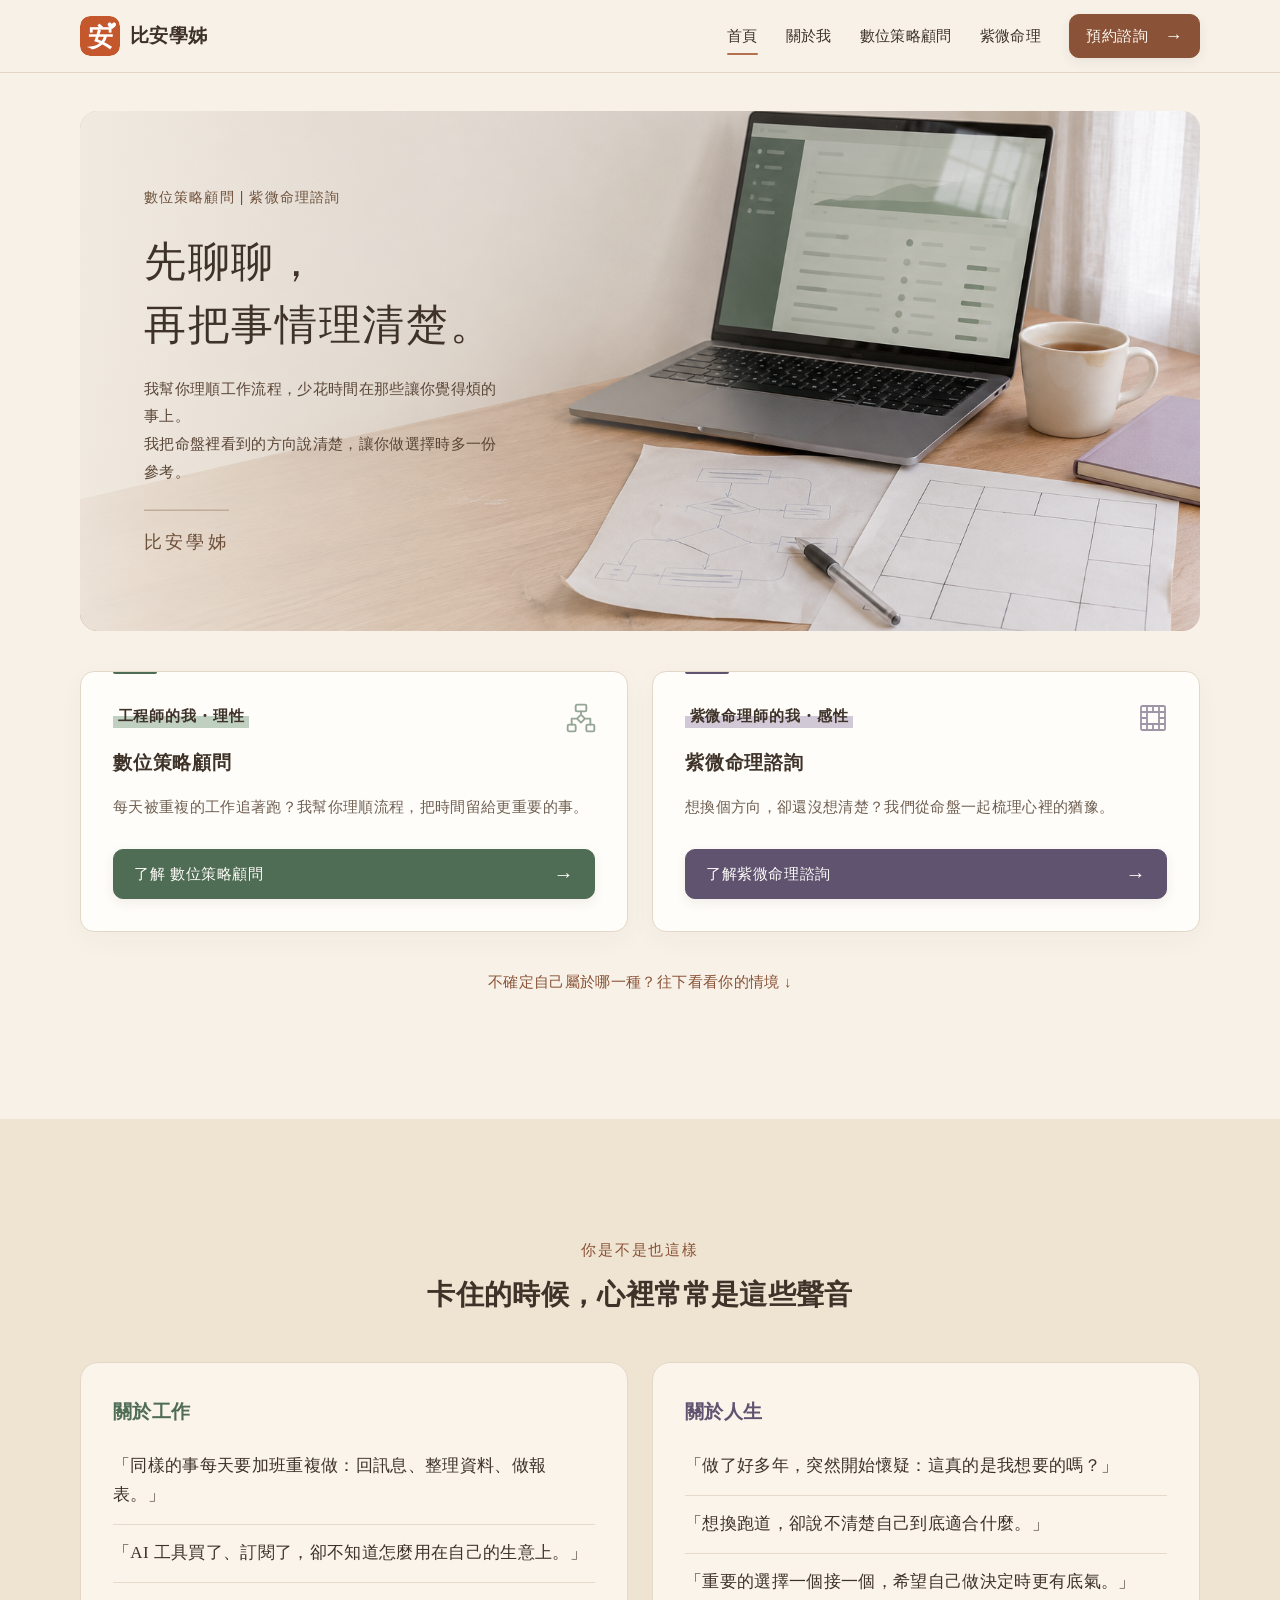
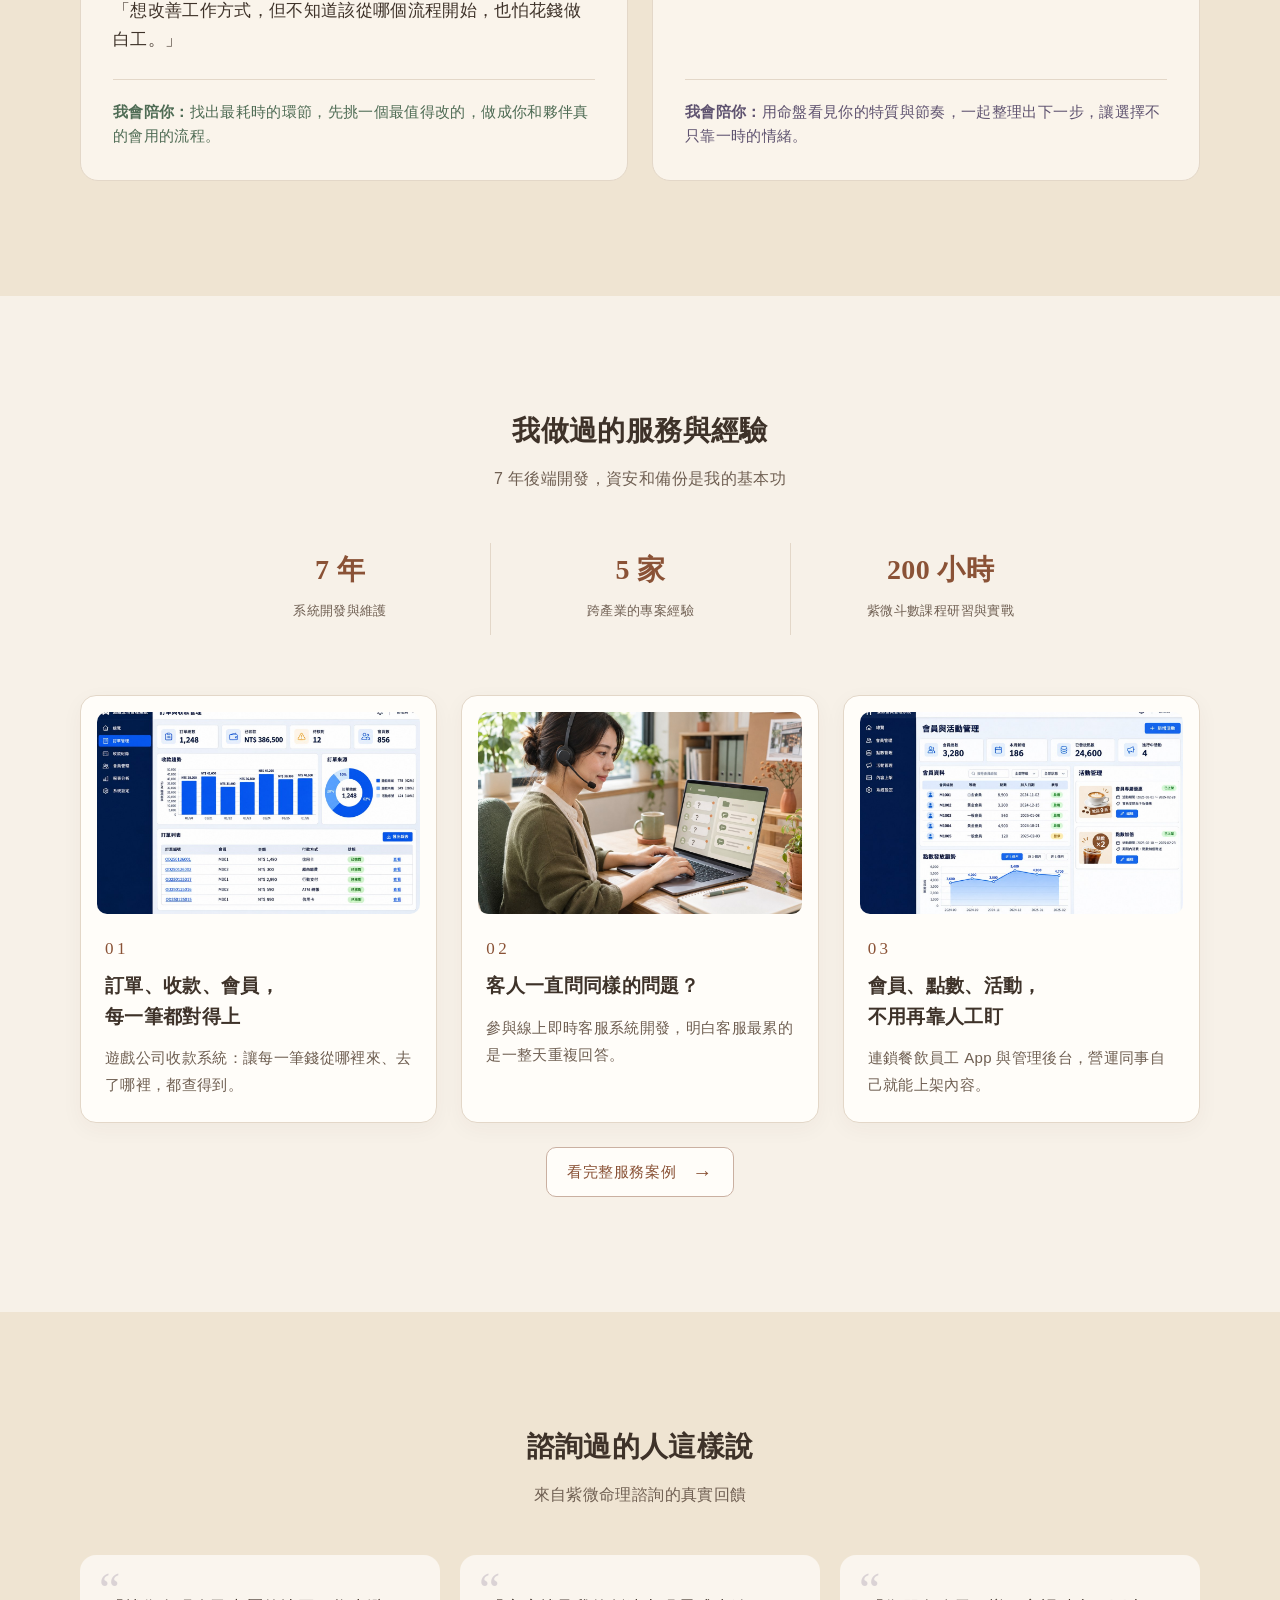
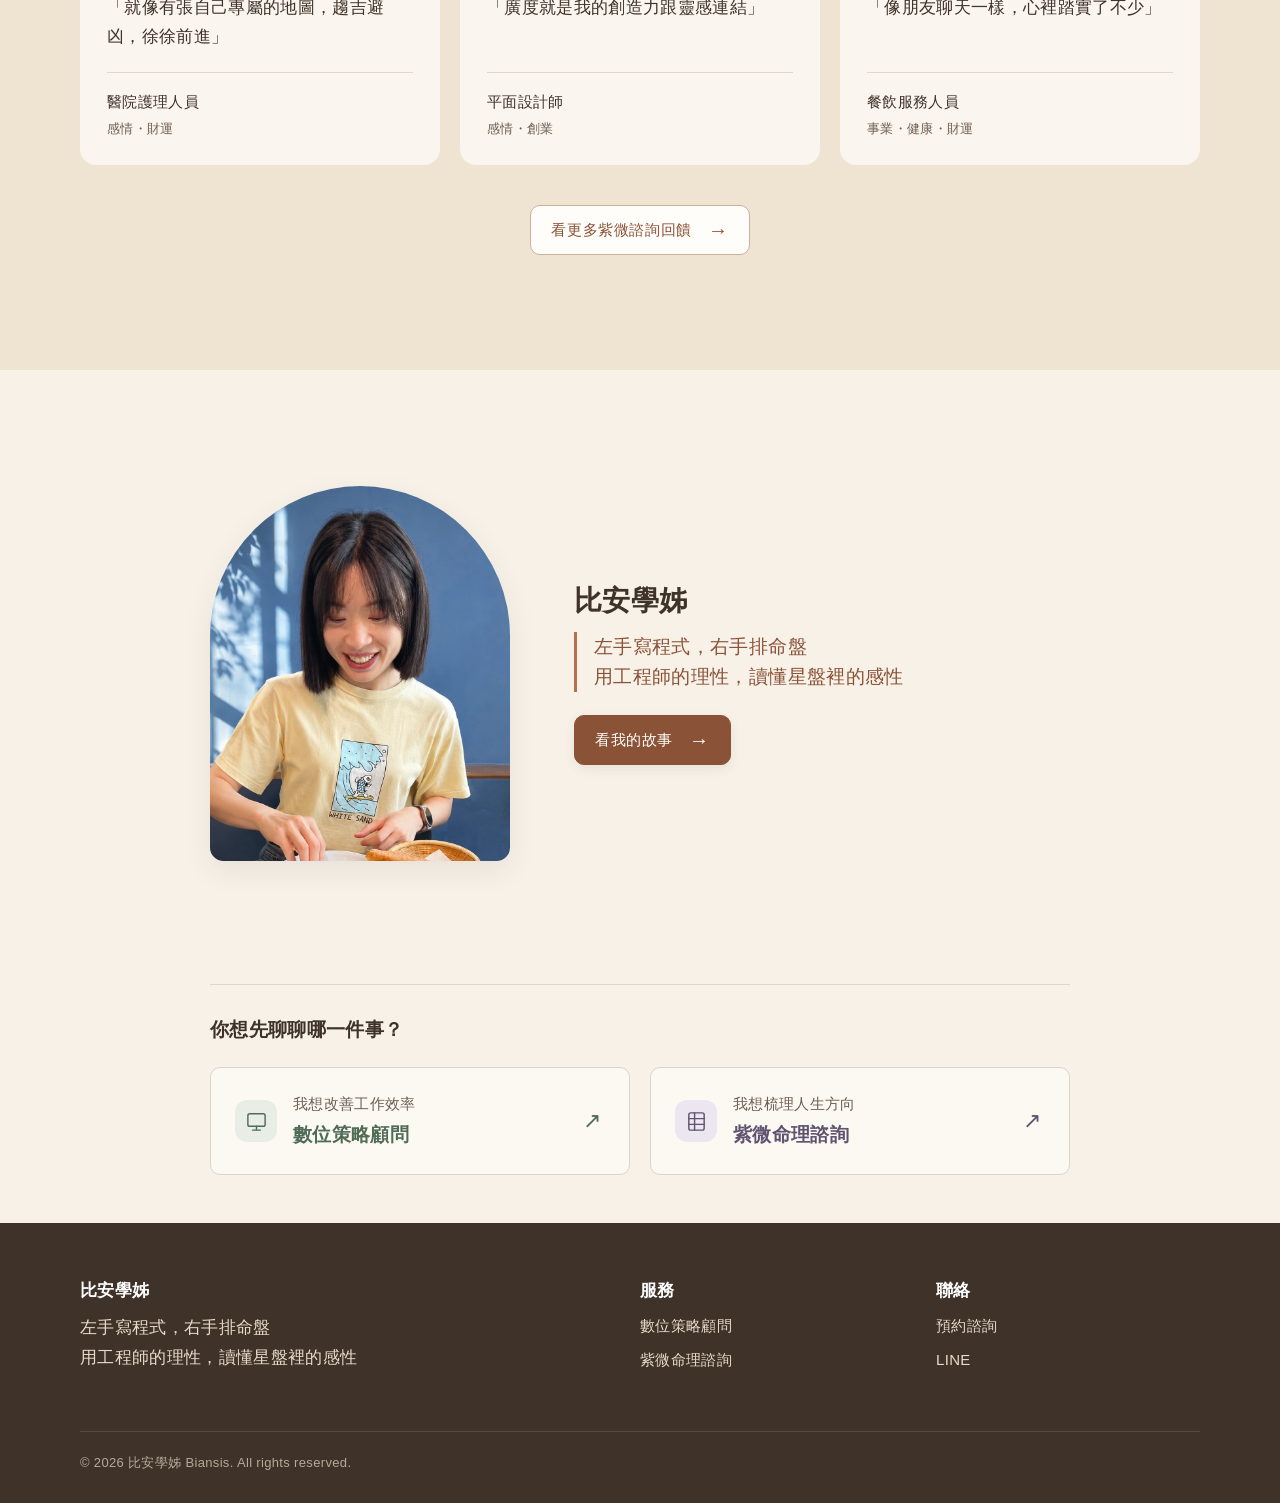
==== commit 94017bce: "Rework consultant, about, home and booking pages - New 3-step free-diagnosis booking page; nav, foot" ====
--- a/index.html
+++ b/index.html
@@ -20,37 +20,84 @@
       href="https://fonts.googleapis.com/css2?family=Noto+Sans+TC:wght@400;500;700&family=Noto+Serif+TC:wght@500;700&display=swap"
       rel="stylesheet"
     />
-    <link rel="stylesheet" href="assets/css/style.css?v=105" />
+    <link rel="stylesheet" href="assets/css/style.css?v=169" />
   </head>
-  <body class="theme-earth">
+  <body class="theme-earth page-home card-refresh">
     <header class="site-header"></header>
 
     <main>
       <!-- 首屏 -->
-      <section class="section">
-        <div class="container">
-          <div class="center reveal">
-            <span class="eyebrow">數位策略顧問 | 紫微命理諮詢</span>
-            <h1>工作卡住、人生卡關<br />我陪你<span class="crayon">把事情看清楚</span></h1>
-            <p class="lead">
-              一對一、說人話。<br />
-              把 AI 工具變成你用得上的流程，把命盤變成你做得了決定的依據。
-            </p>
-          </div>
-          <div class="grid-2" style="margin-top: 40px">
+      <section class="section home-opening">
+        <div class="container">
+          <div class="home-photo-intro reveal">
+            <div class="home-photo-scene">
+              <img
+                class="home-photo-image"
+                src="assets/img/home-workspace-stilllife.png"
+                alt="自然光下的木質工作桌，擺著筆電、流程筆記與命盤紙頁"
+                width="1536"
+                height="1024"
+                fetchpriority="high"
+              />
+              <div class="home-photo-copy">
+                <span class="eyebrow">數位策略顧問 | 紫微命理諮詢</span>
+                <h1>先聊聊，<br />再把事情理清楚。</h1>
+                <p class="home-photo-description">
+                  <span class="nb">我幫你理順工作流程，</span
+                  ><span class="nb">少花時間在那些讓你覺得煩的事上。</span><br />
+                  <span class="nb">我把命盤裡看到的方向說清楚，</span
+                  ><span class="nb">讓你做選擇時多一份參考。</span>
+                </p>
+                <span class="home-photo-signature">比安學姊</span>
+              </div>
+            </div>
+          </div>
+          <div class="grid-2 home-service-grid">
             <article class="card service-card ai reveal">
               <div class="body">
-                <span class="tag">工作效率</span>
-                <h3>數位策略顧問</h3>
-                <p>找出最耗時的工作環節，導入用得上的 AI 工具與流程</p>
+                <span class="service-symbol" aria-hidden="true"
+                  ><svg
+                    viewBox="0 0 24 24"
+                    fill="none"
+                    stroke="currentColor"
+                    stroke-width="1.4"
+                    stroke-linecap="round"
+                    stroke-linejoin="round"
+                  >
+                    <rect x="8" y="2" width="8" height="5" rx="1" />
+                    <path
+                      d="M12 7v2.5M12 9.5l3 3-3 3-3-3z M9 12.5H5V17M15 12.5h4V17"
+                    />
+                    <rect x="2" y="17" width="6" height="5" rx="1" />
+                    <rect x="16" y="17" width="6" height="5" rx="1" /></svg
+                ></span>
+                <span class="tag">工程師的我・理性</span>
+                <h2>數位策略顧問</h2>
+                <p>
+                  每天被重複的工作追著跑？我幫你理順流程，把時間留給更重要的事。
+                </p>
                 <a class="btn" href="digitalconsultant">了解 數位策略顧問</a>
               </div>
             </article>
             <article class="card service-card ziwei reveal">
               <div class="body">
-                <span class="tag">人生方向</span>
-                <h3>紫微命理諮詢</h3>
-                <p>用命盤看懂自己的特質與節奏，在轉折點做出更有底氣的選擇</p>
+                <span class="service-symbol" aria-hidden="true"
+                  ><svg
+                    viewBox="0 0 24 24"
+                    fill="none"
+                    stroke="currentColor"
+                    stroke-width="1.4"
+                    stroke-linecap="round"
+                    stroke-linejoin="round"
+                  >
+                    <rect x="3" y="3" width="18" height="18" rx="1" />
+                    <path
+                      d="M7.5 3v18M16.5 3v18M3 7.5h18M3 16.5h18M12 3v4.5M12 16.5V21M3 12h4.5M16.5 12H21"
+                    /></svg
+                ></span>
+                <span class="tag">紫微命理師的我・感性</span>
+                <h2>紫微命理諮詢</h2>
+                <p>想換個方向，卻還沒想清楚？我們從命盤一起梳理心裡的猶豫。</p>
                 <a class="btn" href="lifemap">了解紫微命理諮詢</a>
               </div>
             </article>
@@ -68,18 +115,21 @@
         <div class="container">
           <div class="center reveal">
             <span class="eyebrow">你是不是也這樣</span>
-            <h2>卡住的時候，心裡常常是這些聲音</h2>
+            <h2>
+              <span class="nb">卡住的時候，</span
+              ><span class="nb">心裡常常是這些聲音</span>
+            </h2>
           </div>
           <div class="grid-2 voices" style="margin-top: 48px">
             <div class="voice voice--ai reveal">
               <div class="voice-label">關於工作</div>
               <ul>
                 <li>
-                  「同樣的事每天重複做：回訊息、整理資料、做報表，一天就過去了。」
+                  「同樣的事每天要加班重複做：回訊息、整理資料、做報表。」
                 </li>
                 <li>「AI 工具買了、訂閱了，卻不知道怎麼用在自己的生意上。」</li>
                 <li>
-                  「想導入 AI，但不知道該從哪個流程開始，也怕花錢做白工。」
+                  「想改善工作方式，但不知道該從哪個流程開始，也怕花錢做白工。」
                 </li>
               </ul>
               <div class="voice-help">
@@ -108,6 +158,10 @@
         <div class="container">
           <div class="center reveal">
             <h2>我做過的服務與經驗</h2>
+            <p class="lead">
+              <span class="nb">7 年後端開發，</span
+              ><span class="nb">資安和備份是我的基本功</span>
+            </p>
           </div>
           <div class="stats stats--compact" style="margin-top: 40px">
             <div class="stat reveal">
@@ -124,8 +178,8 @@
             <article class="card reveal">
               <img
                 class="plan-img"
-                src="assets/img/exp/game-admin.webp"
-                alt="遊戲公司管理後台畫面"
+                src="assets/img/exp/orders-admin-blue.jpg"
+                alt="藍色訂單與收款管理後台，呈現收款趨勢、訂單來源及核對狀態示意"
                 loading="lazy"
               />
               <span class="case-num">01</span>
@@ -135,8 +189,8 @@
             <article class="card reveal">
               <img
                 class="plan-img"
-                src="assets/img/exp/support-2.jpg"
-                alt="客服人員在筆電前回覆客戶"
+                src="assets/img/exp/customer-support-asian.jpg"
+                alt="亞洲女性客服戴著耳機，透過筆電整理重複提問與常用回覆的情境示意"
                 loading="lazy"
               />
               <span class="case-num">02</span>
@@ -146,40 +200,18 @@
             <article class="card reveal">
               <img
                 class="plan-img"
-                src="assets/img/exp/monitor.webp"
-                alt="即時監控與分析畫面"
+                src="assets/img/exp/membership-admin-blue.jpg"
+                alt="藍色會員與活動管理後台，呈現會員資料、點數與優惠上架狀態示意"
                 loading="lazy"
               />
               <span class="case-num">03</span>
-              <h3>數字一有異常，馬上知道</h3>
-              <p>企業網站流量即時監控，以及廣告成效分析系統。</p>
-            </article>
-            <article class="card reveal">
-              <img
-                class="plan-img"
-                src="assets/img/exp/member-admin.jpg"
-                alt="會員管理後台畫面"
-                loading="lazy"
-              />
-              <span class="case-num">04</span>
               <h3>會員、點數、活動，不用再靠人工盯</h3>
               <p>連鎖餐飲員工 App 與管理後台，營運同事自己就能上架內容。</p>
             </article>
-            <article class="card reveal">
-              <img
-                class="plan-img"
-                src="assets/img/exp/sop-handover.jpg"
-                alt="同事在 SOP 管理中心前接手工作"
-                loading="lazy"
-              />
-              <span class="case-num">05</span>
-              <h3>把「只有我會」變成人人都會的 SOP</h3>
-              <p>規劃功能上線的每個步驟，換誰接手，照著做都不會出錯。</p>
-            </article>
           </div>
           <div class="center reveal" style="margin-top: 24px">
             <a class="btn btn--ghost" href="digitalconsultant#experience"
-              >看完整的經驗故事</a
+              >看完整服務案例</a
             >
           </div>
         </div>
@@ -216,50 +248,83 @@
         </div>
       </section>
 
-      <!-- 兩大服務 -->
+      <!-- 關於比安學姊 -->
       <section class="section">
         <div class="container">
-          <div class="center reveal">
-            <h2>你現在需要的，是哪一種幫助？</h2>
-            <p class="lead">兩種服務各自獨立，依你現在的需要選一個就好</p>
-          </div>
-          <div class="grid-2" style="margin-top: 48px">
-            <article class="card service-card ai reveal">
-              <div class="body">
-                <span class="tag">工作效率</span>
-                <h3>數位策略顧問</h3>
-                <p>
-                  找出工作裡最耗時的環節，導入真的用得上的 AI 工具，把時間還給你
-                </p>
-                <ul class="checklist">
-                  <li>每天被重複又瑣碎的作業綁住</li>
-                  <li>想用 AI，卻不知道從哪個工具開始</li>
-                  <li>流程散亂，需要整理成清楚的 SOP</li>
-                </ul>
-                <a class="btn" href="digitalconsultant">了解 數位策略顧問</a>
-              </div>
-            </article>
-            <article class="card service-card ziwei reveal">
-              <div class="body">
-                <span class="tag">人生方向</span>
-                <h3>紫微命理諮詢</h3>
-                <p>
-                  用命盤看懂自己的特質與人生節奏，在轉折點上，做出更有底氣的選擇
-                </p>
-                <ul class="checklist">
-                  <li>正在猶豫要不要換工作、轉換跑道</li>
-                  <li>很努力，卻不確定自己真正想要什麼</li>
-                  <li>關係或人際，一直重複相似的模式</li>
-                </ul>
-                <a class="btn" href="lifemap">了解紫微命理諮詢</a>
-              </div>
-            </article>
+          <div class="home-about">
+            <div class="hero-img reveal">
+              <img
+                src="assets/img/bian-selfi-4.jpg"
+                alt="比安學姊穿著淡黃色 T 恤坐在餐桌前，笑著撕麵包"
+                loading="lazy"
+              />
+            </div>
+            <div class="reveal">
+              <h2>比安學姊</h2>
+              <p class="slogan">
+                <span>左手寫程式，</span><span>右手排命盤</span><br /><span
+                  >用工程師的理性，</span
+                ><span>讀懂星盤裡的感性</span>
+              </p>
+              <a class="btn home-story-link" href="about"
+                >看我的故事<span aria-hidden="true">↗</span></a
+              >
+            </div>
+          </div>
+        </div>
+      </section>
+
+      <!-- 你想先聊聊哪一件事 -->
+      <section class="section section--slim">
+        <div class="container">
+          <div class="stuck stuck--bottom reveal">
+            <h3>你想先聊聊哪一件事？</h3>
+            <div class="stuck-choices">
+              <a class="stuck-choice stuck-choice--ai" href="digitalconsultant">
+                <span class="stuck-choice-icon" aria-hidden="true"
+                  ><svg
+                    viewBox="0 0 24 24"
+                    fill="none"
+                    stroke="currentColor"
+                    stroke-width="1.5"
+                    stroke-linecap="round"
+                    stroke-linejoin="round"
+                  >
+                    <rect x="3" y="4" width="18" height="13" rx="2" />
+                    <path d="M8 21h8M12 17v4" /></svg
+                ></span>
+                <span class="stuck-choice-copy"
+                  ><span class="stuck-choice-prompt">我想改善工作效率</span
+                  ><strong>數位策略顧問</strong></span
+                >
+                <span class="stuck-choice-arrow" aria-hidden="true">↗</span>
+              </a>
+              <a class="stuck-choice stuck-choice--ziwei" href="lifemap">
+                <span class="stuck-choice-icon" aria-hidden="true"
+                  ><svg
+                    viewBox="0 0 24 24"
+                    fill="none"
+                    stroke="currentColor"
+                    stroke-width="1.5"
+                    stroke-linecap="round"
+                    stroke-linejoin="round"
+                  >
+                    <rect x="4" y="3" width="16" height="18" rx="2" />
+                    <path d="M4 9h16M4 15h16M10 3v18" /></svg
+                ></span>
+                <span class="stuck-choice-copy"
+                  ><span class="stuck-choice-prompt">我想梳理人生方向</span
+                  ><strong>紫微命理諮詢</strong></span
+                >
+                <span class="stuck-choice-arrow" aria-hidden="true">↗</span>
+              </a>
+            </div>
           </div>
         </div>
       </section>
     </main>
 
     <footer class="site-footer"></footer>
-    <script src="assets/js/main.js?v=20"></script>
+    <script src="assets/js/main.js?v=25"></script>
   </body>
 </html>
--- a/assets/css/style.css
+++ b/assets/css/style.css
@@ -1,3 +1,4 @@
+@layer site-existing {
 /* =========================================================
    比安學姊 — 共用樣式
    主題：body.theme-earth（大地色）/ theme-ziwei（灰調紫）/ theme-ai（灰綠）
@@ -12,7 +13,7 @@
   --primary-deep: #8A5236;
   --accent: #8A8F6A;      /* 橄欖 */
   --text: #3E3229;        /* 深咖啡 */
-  --muted: #7A6A5C;
+  --muted: #6F5F52;
   --line: #E2D5C1;
   --on-primary: #FFFDF9;
 
@@ -21,6 +22,14 @@
   --radius: 18px;
   --shadow: 0 10px 30px rgba(62, 50, 41, .08);
   --container: 1120px;
+
+  /* 全站字級：只用這 6 級（手機版在檔案最後調整） */
+  --fs-h1: 46px;
+  --fs-h2: 28px;
+  --fs-h3: 19px;
+  --fs-body: 17px;
+  --fs-note: 15px;
+  --fs-small: 13px;
 }
 
 /* 服務頁：底色沿用主站大地色，只換「標題色＋識別色塊」
@@ -29,7 +38,7 @@
    --title      h1 / h2 標題色 */
 body.theme-ziwei {
   --primary: #A99CB5;     /* 灰調紫 */
-  --primary-deep: #6A5E77;
+  --primary-deep: #5F5370;
   --title: #7D6F8C;
   --block: #BDB2C7;
   --block-soft: #E9E4EE;
@@ -38,8 +47,8 @@
 
 body.theme-ai {
   --primary: #A4BDA8;     /* 灰綠（參考 zoeyk 30free） */
-  --primary-deep: #5E7D64;
-  --title: #6E8D73;
+  --primary-deep: #4F6C55;
+  --title: #5E7D64;
   --block: #A4BDA8;
   --block-soft: #E3ECE3;
   --btn: var(--primary-deep);
@@ -60,8 +69,8 @@
   background: var(--bg);
   color: var(--text);
   font-family: var(--font-sans);
-  font-size: 17px;
-  line-height: 1.85;
+  font-size: var(--fs-body);
+  line-height: 1.75;
   letter-spacing: .02em;
   -webkit-font-smoothing: antialiased;
 }
@@ -69,9 +78,9 @@
 a { color: var(--primary-deep); text-decoration: none; }
 a:hover { text-decoration: underline; }
 h1, h2, h3, h4 { font-family: var(--font-serif); line-height: 1.4; margin: 0 0 .6em; color: var(--text); }
-h1 { font-size: clamp(2rem, 4.5vw, 3.2rem); }
-h2 { font-size: clamp(1.6rem, 3vw, 2.3rem); }
-h3 { font-size: 1.3rem; }
+h1 { font-size: var(--fs-h1); }
+h2 { font-size: var(--fs-h2); }
+h3 { font-size: var(--fs-h3); }
 p { margin: 0 0 1.1em; }
 
 .container { width: min(var(--container), 100% - 32px); margin-inline: auto; }
@@ -80,7 +89,7 @@
 .center { text-align: center; }
 .eyebrow {
   display: inline-block;
-  font-size: .8rem;
+  font-size: var(--fs-small);
   letter-spacing: .25em;
   text-transform: uppercase;
   color: var(--primary-deep);
@@ -118,7 +127,7 @@
 .logo small { display: block; font-family: var(--font-sans); font-size: .65rem; letter-spacing: .3em; color: var(--muted); font-weight: 400; line-height: 1; }
 .logo:hover { text-decoration: none; }
 .nav { display: flex; gap: 28px; align-items: center; }
-.nav a { color: var(--text); font-size: .95rem; position: relative; }
+.nav a { color: var(--text); font-size: var(--fs-note); position: relative; }
 .nav a:hover { text-decoration: none; color: var(--primary-deep); }
 .nav a.active::after { content: ""; position: absolute; left: 0; right: 0; bottom: -6px; height: 2px; background: var(--primary); border-radius: 2px; }
 .nav .btn { padding: .45em 1.3em; color: var(--on-primary); }
@@ -173,8 +182,8 @@
 /* ---------- stats ---------- */
 .stats { display: grid; grid-template-columns: repeat(3, 1fr); gap: 20px; }
 .stat { background: var(--surface); border: 1px solid var(--line); border-radius: var(--radius); padding: 28px; text-align: center; }
-.stat strong { display: block; font-family: var(--font-serif); font-size: 2.4rem; color: var(--primary-deep); line-height: 1.2; }
-.stat span { color: var(--muted); font-size: .95rem; }
+.stat strong { display: block; font-family: var(--font-serif); font-size: var(--fs-h2); color: var(--primary-deep); line-height: 1.2; }
+.stat span { color: var(--muted); font-size: var(--fs-note); }
 @media (max-width: 700px) { .stats { grid-template-columns: 1fr; } }
 
 /* ---------- story blocks（關於我） ---------- */
@@ -184,15 +193,15 @@
 .story { position: relative; background: var(--surface); border: 1px solid var(--line); border-radius: var(--radius); padding: clamp(24px, 4vw, 40px); box-shadow: var(--shadow); }
 .story + .story { margin-top: 32px; }
 .story::before { content: ""; position: absolute; left: -36px; top: clamp(30px, 4.5vw, 46px); width: 14px; height: 14px; border-radius: 50%; background: var(--surface); border: 3px solid var(--primary); }
-.story-tag { display: inline-block; font-size: .8rem; letter-spacing: .15em; color: var(--primary-deep); background: var(--bg-alt); padding: 2px 12px; border-radius: 999px; margin-bottom: .8em; }
-.story h3 { font-size: clamp(1.25rem, 2.4vw, 1.5rem); }
+.story-tag { display: inline-block; font-size: var(--fs-small); letter-spacing: .15em; color: var(--primary-deep); background: var(--bg-alt); padding: 2px 12px; border-radius: 999px; margin-bottom: .8em; }
+.story h3 { font-size: var(--fs-h3); }
 .story p { color: var(--muted); }
 .story p:last-child, .story ul:last-child { margin-bottom: 0; }
 @media (max-width: 600px) { .story-timeline { padding-left: 28px; } .story-timeline::before { left: 5px; } .story::before { left: -29px; width: 12px; height: 12px; } }
 
 /* 關於我首屏 slogan：理性 × 感性 */
-.slogan { font-family: var(--font-serif); font-size: clamp(1.25rem, 2.6vw, 1.6rem); line-height: 1.6; color: var(--primary-deep); border-left: 3px solid var(--primary); padding-left: .9em; margin: 0 0 1.2em; text-wrap: balance; }
-@media (max-width: 480px) { .slogan { font-size: 1.15rem; } }
+.slogan { font-family: var(--font-serif); font-size: var(--fs-h3); line-height: 1.6; color: var(--primary-deep); border-left: 3px solid var(--primary); padding-left: .9em; margin: 0 0 1.2em; text-wrap: balance; }
+@media (max-width: 480px) { .slogan { font-size: var(--fs-h3); } }
 
 /* ---------- cards ---------- */
 .grid-2 { display: grid; grid-template-columns: repeat(2, 1fr); gap: 24px; }
@@ -208,24 +217,24 @@
 .service-card { padding: 0; overflow: hidden; }
 .service-card img { aspect-ratio: 16/10; object-fit: cover; width: 100%; }
 .service-card .body { padding: 28px 32px 32px; display: flex; flex-direction: column; flex: 1; }
-.service-card.ziwei { --primary: #A99CB5; --primary-deep: #6A5E77; --bg-alt: #E9E4EE; --btn: #6A5E77; border-top: 4px solid #BDB2C7; }
-.service-card.ai { --primary: #A4BDA8; --primary-deep: #5E7D64; --bg-alt: #E3ECE3; --btn: #5E7D64; border-top: 4px solid #A4BDA8; }
+.service-card.ziwei { --primary: #A99CB5; --primary-deep: #5F5370; --bg-alt: #E9E4EE; --btn: #5F5370; border-top: 4px solid #BDB2C7; }
+.service-card.ai { --primary: #A4BDA8; --primary-deep: #4F6C55; --bg-alt: #E3ECE3; --btn: #4F6C55; border-top: 4px solid #A4BDA8; }
 .service-card.ziwei h3 { color: #7D6F8C; }
-.service-card.ai h3 { color: #6E8D73; }
-.tag { display: inline-block; font-size: .78rem; padding: 2px 12px; border-radius: 999px; background: var(--bg-alt); color: var(--primary-deep); margin-bottom: 12px; }
+.service-card.ai h3 { color: #5E7D64; }
+.tag { display: inline-block; font-size: var(--fs-small); padding: 2px 12px; border-radius: 999px; background: var(--bg-alt); color: var(--primary-deep); margin-bottom: 12px; }
 
 /* pricing */
-.plan .price { font-family: var(--font-serif); font-size: 1.9rem; color: var(--primary-deep); margin: .2em 0 .6em; }
-.plan .price small { font-size: .9rem; color: var(--muted); font-family: var(--font-sans); }
+.plan .price { font-family: var(--font-serif); font-size: var(--fs-h2); color: var(--primary-deep); margin: .2em 0 .6em; }
+.plan .price small { font-size: var(--fs-note); color: var(--muted); font-family: var(--font-sans); }
 .plan ul { padding-left: 1.2em; margin: 0 0 1.5em; color: var(--muted); }
 .plan.featured { border: 2px solid var(--primary); position: relative; }
-.plan.featured::before { content: "最受歡迎"; position: absolute; top: -14px; left: 32px; background: var(--primary); color: #fff; font-size: .8rem; padding: 2px 14px; border-radius: 999px; }
+.plan.featured::before { content: "最受歡迎"; position: absolute; top: -14px; left: 32px; background: var(--primary-deep); color: #fff; font-size: .8rem; padding: 2px 14px; border-radius: 999px; }
 
 /* steps */
 .steps { display: grid; grid-template-columns: repeat(4, 1fr); gap: 20px; counter-reset: step; }
 .step { position: relative; padding-top: 56px; }
 .step::before { counter-increment: step; content: "0" counter(step); position: absolute; top: 0; font-family: var(--font-serif); font-size: 2.2rem; color: var(--primary); }
-.step p { color: var(--muted); font-size: .95rem; }
+.step p { color: var(--muted); font-size: var(--fs-note); }
 @media (max-width: 860px) { .steps { grid-template-columns: 1fr 1fr; } }
 @media (max-width: 520px) { .steps { grid-template-columns: 1fr; } }
 
@@ -244,7 +253,7 @@
 /* cta band */
 .cta-band { background: var(--primary-deep); color: #fff; border-radius: 28px; padding: clamp(40px, 6vw, 72px); text-align: center; }
 .cta-band h2 { color: #fff; }
-.cta-band p { opacity: .85; }
+.cta-band p { opacity: .95; }
 .cta-band .btn { background: #fff; color: var(--primary-deep); border-color: #fff; }
 .cta-band .btn:hover { background: transparent; color: #fff; }
 /* 經歷：情境圖 ＋ 故事，左右交錯 */
@@ -253,11 +262,11 @@
 .case:nth-child(even) .case-img { order: 2; }
 .case-img { margin: 0; }
 .case-img img { display: block; width: 100%; aspect-ratio: 4/3; object-fit: cover; border-radius: var(--radius); box-shadow: var(--shadow); background: var(--block-soft, var(--bg-alt)); }
-.case-img figcaption { margin-top: 10px; font-size: .78rem; color: var(--muted); text-align: center; }
+.case-img figcaption { margin-top: 10px; font-size: var(--fs-small); color: var(--muted); text-align: center; }
 /* 3:2 的真實截圖，完整顯示不裁切 */
 .case-img--wide img { aspect-ratio: 3/2; }
-.case-num { display: block; font-family: var(--font-serif); font-size: 1rem; letter-spacing: .2em; color: var(--primary); margin-bottom: .4em; }
-.case h3 { font-size: clamp(1.3rem, 2.6vw, 1.6rem); margin-bottom: .6em; }
+.case-num { display: block; font-family: var(--font-serif); font-size: var(--fs-body); letter-spacing: .2em; color: var(--primary-deep); margin-bottom: .4em; }
+.case h3 { font-size: var(--fs-h3); margin-bottom: .6em; }
 .case-body > p { color: var(--muted); }
 @media (max-width: 860px) {
   .case { grid-template-columns: 1fr; }
@@ -269,14 +278,14 @@
 .start-plan .checklist li:last-child { margin-bottom: 0; }
 .start-plan .note { margin-top: 20px; }
 .exp-help { margin-top: 20px; padding: 18px 22px; border-radius: 14px; background: var(--surface); border: 1px dashed var(--primary); }
-.exp-help strong { color: var(--title, var(--primary-deep)); font-size: .95rem; }
+.exp-help strong { color: var(--primary-deep); font-size: var(--fs-note); }
 .exp-help p { color: var(--text); margin: 4px 0 0; }
-.note { font-size: .85rem; color: var(--muted); }
+.note { font-size: var(--fs-small); color: var(--muted); }
 
 /* 翻譯者：A → B */
 .translate { display: grid; grid-template-columns: repeat(4, 1fr); gap: 16px; margin-top: 24px; }
 .translate div { background: var(--surface); border: 1px solid var(--line); border-radius: var(--radius); padding: 20px; text-align: center; }
-.translate small { display: block; color: var(--muted); font-size: .85rem; }
+.translate small { display: block; color: var(--muted); font-size: var(--fs-small); }
 .translate small::after { content: " →"; }
 .translate strong { font-family: var(--font-serif); color: var(--primary-deep); font-weight: 500; line-height: 1.5; }
 @media (max-width: 860px) { .translate { grid-template-columns: 1fr 1fr; } }
@@ -296,7 +305,7 @@
 
 /* ---------- contact form ---------- */
 .form { display: grid; gap: 16px; }
-.form label { display: grid; gap: 6px; font-size: .95rem; }
+.form label { display: grid; gap: 6px; font-size: var(--fs-note); }
 .form input, .form select, .form textarea {
   font: inherit; padding: 12px 16px; border-radius: 12px;
   border: 1px solid var(--line); background: var(--surface); color: var(--text);
@@ -312,10 +321,10 @@
 .site-footer { background: #3E3229; color: #E8DCC8; padding: 56px 0 28px; margin-top: 0; }
 .site-footer a { color: #E8DCC8; }
 .site-footer .cols { display: grid; grid-template-columns: 2fr 1fr 1fr; gap: 32px; }
-.site-footer h4 { color: #fff; font-size: 1rem; }
-.site-footer ul { list-style: none; padding: 0; margin: 0; font-size: .95rem; }
+body .site-footer h2 { color: #fff; font-size: var(--fs-body); }
+.site-footer ul { list-style: none; padding: 0; margin: 0; font-size: var(--fs-note); }
 .site-footer li { margin-bottom: .5em; }
-.site-footer .copy { border-top: 1px solid rgba(232, 220, 200, .2); margin-top: 40px; padding-top: 20px; font-size: .85rem; opacity: .7; }
+.site-footer .copy { border-top: 1px solid rgba(232, 220, 200, .2); margin-top: 40px; padding-top: 20px; font-size: var(--fs-small); opacity: .7; }
 @media (max-width: 760px) { .site-footer .cols { grid-template-columns: 1fr; } }
 
 /* ---------- reveal animation ---------- */
@@ -326,12 +335,12 @@
 /* ---------- why me：理性 × 感性 對照 ---------- */
 .duo { display: grid; grid-template-columns: 1fr auto 1fr; align-items: center; gap: 24px; max-width: 820px; margin: 56px auto 0; }
 .duo-col { background: var(--surface); border: 1px solid var(--line); border-radius: var(--radius); padding: 28px 32px; box-shadow: var(--shadow); text-align: center; }
-.duo-col small { display: block; font-size: .8rem; letter-spacing: .15em; color: var(--muted); margin-bottom: 12px; }
+.duo-col small { display: block; font-size: var(--fs-small); letter-spacing: .15em; color: var(--muted); margin-bottom: 12px; }
 .duo-col ul { list-style: none; margin: 0; padding: 0; }
-.duo-col li { font-family: var(--font-serif); font-size: 1.2rem; color: var(--primary-deep); padding: 6px 0; }
+.duo-col li { font-family: var(--font-serif); font-size: var(--fs-h3); color: var(--primary-deep); padding: 6px 0; }
 .duo-col li + li { border-top: 1px dashed var(--line); }
 .duo-mid { font-family: var(--font-serif); font-size: 2.4rem; color: var(--primary); opacity: .6; }
-.duo-sum { text-align: center; font-size: 1.1rem; margin-top: 36px; color: var(--muted); }
+.duo-sum { text-align: center; font-size: var(--fs-body); margin-top: 36px; color: var(--muted); }
 .duo-sum strong { color: var(--primary-deep); }
 @media (max-width: 700px) { .duo { grid-template-columns: 1fr; gap: 12px; } .duo-mid { text-align: center; line-height: 1; } }
 /* slogan 以逗號為單位斷行，避免最後只剩一個字 */
@@ -347,13 +356,13 @@
 .review { margin: 0; background: var(--surface); border: 1px solid var(--line); border-radius: var(--radius); padding: 32px; box-shadow: var(--shadow); display: flex; flex-direction: column; position: relative; }
 .review::before { content: "“"; position: absolute; top: 4px; right: 22px; font-family: var(--font-serif); font-size: 4.5rem; line-height: 1; color: var(--primary); opacity: .25; }
 .review blockquote { margin: 0 0 20px; flex: 1; }
-.review blockquote, .review blockquote strong { font-family: var(--font-serif); font-size: 1.15rem; line-height: 1.7; color: var(--primary-deep); font-weight: 500; }
+.review blockquote, .review blockquote strong { font-family: var(--font-serif); font-size: var(--fs-h3); line-height: 1.7; color: var(--primary-deep); font-weight: 500; }
 .review blockquote strong { display: block; margin-bottom: .6em; }
-.review blockquote p { font-family: var(--font-sans); font-size: .98rem; color: var(--muted); margin: 0; }
-.review figcaption { font-size: .9rem; color: var(--text); padding-top: 14px; border-top: 1px solid var(--line); }
-.review figcaption span { display: block; font-size: .8rem; color: var(--muted); margin-top: 2px; }
-.review-topic { align-self: flex-start; font-size: .78rem; letter-spacing: .1em; color: var(--primary-deep); background: var(--bg-alt); padding: 2px 12px; border-radius: 999px; margin-bottom: 16px; }
-.review-shot { margin-top: 14px; font-size: .85rem; color: var(--muted); }
+.review blockquote p { font-family: var(--font-sans); font-size: var(--fs-note); color: var(--muted); margin: 0; }
+.review figcaption { font-size: var(--fs-note); color: var(--text); padding-top: 14px; border-top: 1px solid var(--line); }
+.review figcaption span { display: block; font-size: var(--fs-small); color: var(--muted); margin-top: 2px; }
+.review-topic { align-self: flex-start; font-size: var(--fs-small); letter-spacing: .1em; color: var(--primary-deep); background: var(--bg-alt); padding: 2px 12px; border-radius: 999px; margin-bottom: 16px; }
+.review-shot { margin-top: 14px; font-size: var(--fs-small); color: var(--muted); }
 .review-shot summary { cursor: pointer; }
 .review-shot img { margin-top: 12px; border-radius: 12px; max-width: 320px; width: 100%; }
 @media (max-width: 900px) { .reviews--short { grid-template-columns: 1fr; } }
@@ -373,29 +382,29 @@
     radial-gradient(ellipse at 50% 0%, var(--block, #BDB2C7) 0%, transparent 70%),
     var(--bg); }
 .hero--center .container { display: block; max-width: 760px; }
-.hero--center h1 { font-size: clamp(2.4rem, 6vw, 3.8rem); margin-bottom: .4em; }
+.hero--center h1 { font-size: var(--fs-h1); margin-bottom: .4em; }
 .hero--center h1::after { content: ""; display: block; width: 56px; height: 2px; margin: .45em auto 0; background: var(--primary); opacity: .6; }
 .hero--center .lead { margin-inline: auto; margin-bottom: .8em; text-wrap: balance; }
 .hero--center .btn-row { justify-content: center; }
 .topic-pills { list-style: none; padding: 0; margin: 28px auto 32px; display: flex; flex-wrap: wrap; justify-content: center; gap: 10px; }
-.topic-pills li { font-size: .9rem; color: var(--primary-deep); background: rgba(255, 253, 249, .75); border: 1px solid var(--line); padding: 6px 16px; border-radius: 999px; }
+.topic-pills li { font-size: var(--fs-note); color: var(--primary-deep); background: rgba(255, 253, 249, .75); border: 1px solid var(--line); padding: 6px 16px; border-radius: 999px; }
 #plans .lead { text-wrap: balance; }
-.plans-note { font-size: 1rem; margin-top: 1em; }
+.plans-note { font-size: var(--fs-body); margin-top: 1em; }
 /* 主題頁的 h2 顏色權重較高，CTA 色塊內的標題要強制白色 */
 body .cta-band h2 { color: #fff; }
-.plan-group { text-align: center; font-size: 1.15rem; color: var(--primary-deep); }
-.hero-note { margin-top: 14px; font-size: .85rem; color: var(--muted); }
-.sub-h { font-size: clamp(1.25rem, 2.4vw, 1.6rem); }
+.plan-group { text-align: center; font-size: var(--fs-h3); color: var(--primary-deep); }
+.hero-note { margin-top: 14px; font-size: var(--fs-small); color: var(--muted); }
+.sub-h { font-size: var(--fs-h3); }
 .story-me { max-width: 820px; margin-inline: auto; background: var(--surface); border: 1px solid var(--line); border-radius: var(--radius); box-shadow: var(--shadow); padding: clamp(24px, 4vw, 44px); }
 .story-beats { display: grid; grid-template-columns: repeat(3, 1fr); gap: 20px; margin: 20px 0; }
 .story-beats b { color: var(--primary-deep); font-family: var(--font-serif); }
-.story-beats p { color: var(--muted); font-size: .95rem; margin-top: .3em; }
+.story-beats p { color: var(--muted); font-size: var(--fs-note); margin-top: .3em; }
 .story-end { border-top: 1px solid var(--line); padding-top: 16px; margin: 0; }
 @media (max-width: 760px) { .story-beats { grid-template-columns: 1fr; } }
 .plan-img { width: 100%; display: block; aspect-ratio: 8/5; object-fit: cover; border-radius: 12px; margin-bottom: 16px; }
 .hero--wide .lead { letter-spacing: 0; }
 .hero--wide .hero-note { letter-spacing: 0; }
-.center .note { font-size: .8rem; }
+.center .note { font-size: var(--fs-small); }
 .plan-lead { margin: 0 0 .6em; color: var(--muted); }
 .plans--5 { grid-template-columns: repeat(6, 1fr); }
 .plans--5 .plan { grid-column: span 2; }
@@ -414,32 +423,32 @@
 .steps--vertical .step::after { content: ""; position: absolute; left: 25px; top: 52px; bottom: 0; width: 2px; background: var(--primary); opacity: .45; }
 .steps--vertical .step:last-child::after { display: none; }
 .steps--vertical .step h3 { margin: 0 0 .3em; }
-#help .split .note { font-size: .75rem; }
-.plan .price--ref { font-size: 1.15rem; line-height: 1.5; }
+#help .split .note { font-size: var(--fs-small); }
+.plan .price--ref { font-size: var(--fs-h3); line-height: 1.5; }
 .hero--wide .hero-img { aspect-ratio: auto; border-radius: 12px; }
 .hero--wide .hero-img img { height: auto; display: block; }
 .hero--wide .topic-pills { justify-content: flex-start; margin: 20px 0 8px; }
 .case-img--full img { aspect-ratio: auto; object-fit: contain; }
 .stats--compact { display: flex; flex-wrap: wrap; justify-content: center; gap: 14px; }
 .stats--compact .stat { padding: 14px 26px; border-radius: 16px; min-width: 150px; }
-.stats--compact .stat strong { font-size: 1.6rem; }
-.stats--compact .stat span { font-size: .85rem; }
+.stats--compact .stat strong { font-size: var(--fs-h2); }
+.stats--compact .stat span { font-size: var(--fs-small); }
 @media (max-width: 700px) { .stats--compact { display: flex; } .stats--compact .stat { flex: 1 1 140px; } }
 .cta-band h2 { text-wrap: balance; }
 .plans-intro { display: grid; grid-template-columns: 1fr 1fr; gap: 0; margin-top: 40px; border-top: 1px solid var(--line); border-bottom: 1px solid var(--line); }
 .plans-point { padding: clamp(24px, 3.5vw, 36px) clamp(8px, 3vw, 40px); }
 .plans-point + .plans-point { border-left: 1px solid var(--line); }
-.plans-point h3 { font-size: clamp(1.1rem, 2vw, 1.3rem); line-height: 1.55; margin: 0 0 .7em; text-wrap: balance; }
-.plans-point p { color: var(--muted); font-size: .95rem; line-height: 1.9; margin: 0; }
+.plans-point h3 { font-size: var(--fs-h3); line-height: 1.55; margin: 0 0 .7em; text-wrap: balance; }
+.plans-point p { color: var(--muted); font-size: var(--fs-note); line-height: 1.9; margin: 0; }
 @media (max-width: 760px) { .plans-intro { grid-template-columns: 1fr; } .plans-point + .plans-point { border-left: 0; border-top: 1px solid var(--line); } }
 /* 回饋：左右兩欄、字體小一點；原始截圖預設收合，標題強調提示可點擊 */
 .reviews--compact .review { padding: clamp(22px, 3vw, 28px); }
-.reviews--compact .review blockquote strong { font-size: 1rem; line-height: 1.6; }
-.reviews--compact .review blockquote p { font-size: .88rem; line-height: 1.85; }
-.reviews--compact .review figcaption { font-size: .85rem; }
+.reviews--compact .review blockquote strong { font-size: var(--fs-body); line-height: 1.6; }
+.reviews--compact .review blockquote p { font-size: var(--fs-note); line-height: 1.85; }
+.reviews--compact .review figcaption { font-size: var(--fs-small); }
 .reviews--compact .review::before { font-size: 3.2rem; }
 .reviews--compact .review-shot { margin-top: 14px; }
-.reviews--compact .review-shot summary { display: inline-flex; align-items: center; gap: .5em; cursor: pointer; list-style: none; font-size: .8rem; font-weight: 700; color: var(--primary-deep); background: var(--bg-alt); border: 1px solid var(--primary); padding: 4px 13px; border-radius: 999px; transition: background .2s, color .2s; }
+.reviews--compact .review-shot summary { display: inline-flex; align-items: center; gap: .5em; cursor: pointer; list-style: none; font-size: var(--fs-small); font-weight: 700; color: var(--primary-deep); background: var(--bg-alt); border: 1px solid var(--primary); padding: 4px 13px; border-radius: 999px; transition: background .2s, color .2s; }
 .reviews--compact .review-shot summary::-webkit-details-marker { display: none; }
 .reviews--compact .review-shot summary::before { content: "▶"; font-size: .7em; transition: transform .2s; }
 .reviews--compact .review-shot[open] summary::before { transform: rotate(90deg); }
@@ -451,71 +460,71 @@
 @media (max-width: 480px) { .logo-mark { width: 34px; height: 34px; } }
 .bio-facts { list-style: none; padding: 0; margin: 0 0 1.4em; border-top: 1px solid var(--line); max-width: 520px; }
 .bio-facts li { display: block; padding: 14px 2px; border-bottom: 1px solid var(--line); }
-.bio-badge { display: flex; align-items: baseline; gap: .5em; margin-bottom: 2px; font-size: .9rem; letter-spacing: .05em; color: var(--primary-deep); font-weight: 500; }
-.bio-badge b { font-family: var(--font-serif); font-size: 1.35rem; line-height: 1.2; font-weight: 700; }
-.bio-facts p { margin: 0; font-size: 1rem; line-height: 1.7; color: var(--muted); }
+.bio-badge { display: flex; align-items: baseline; gap: .5em; margin-bottom: 2px; font-size: var(--fs-note); letter-spacing: .05em; color: var(--primary-deep); font-weight: 500; }
+.bio-badge b { font-family: var(--font-serif); font-size: var(--fs-h3); line-height: 1.2; font-weight: 700; }
+.bio-facts p { margin: 0; font-size: var(--fs-body); line-height: 1.7; color: var(--muted); }
 .section-cta { margin-top: clamp(40px, 6vw, 64px); }
 .section-cta p { margin: 0 0 14px; color: var(--muted); }
-#why .checklist li { font-size: 1rem; line-height: 1.5; color: var(--muted); font-weight: 400; }
+#why .checklist li { font-size: var(--fs-body); line-height: 1.5; color: var(--muted); font-weight: 400; }
 /* 低調版邀請：只有細線與文字，不搶走閱讀注意力 */
 .section--slim { padding: 8px 0; }
 .cta-soft { display: flex; align-items: center; justify-content: space-between; gap: 24px; padding: 26px 4px; border-top: 1px solid var(--line); border-bottom: 1px solid var(--line); }
-.cta-soft h3 { font-size: clamp(1.05rem, 2vw, 1.25rem); line-height: 1.6; margin: 0 0 .3em; color: var(--primary-deep); text-wrap: balance; }
-.cta-soft p { margin: 0; font-size: .88rem; color: var(--muted); }
+.cta-soft h3 { font-size: var(--fs-h3); line-height: 1.6; margin: 0 0 .3em; color: var(--primary-deep); text-wrap: balance; }
+.cta-soft p { margin: 0; font-size: var(--fs-note); color: var(--muted); }
 .cta-soft .btn { flex: none; }
 @media (max-width: 700px) { .cta-soft { flex-direction: column; align-items: flex-start; } }
 /* 情境式的選擇：只有細線與文字，不用大色塊 */
 .stuck { margin-top: 48px; padding: 28px 4px 30px; text-align: center; border-top: 1px solid var(--line); border-bottom: 1px solid var(--line); }
-.stuck h3 { font-size: clamp(1.15rem, 2.2vw, 1.4rem); color: var(--primary-deep); margin: 0 0 18px; }
+.stuck h3 { font-size: var(--fs-h3); color: var(--primary-deep); margin: 0 0 18px; }
 .stuck-choices { display: grid; grid-template-columns: 1fr 1fr; }
 .stuck-choice { display: flex; flex-direction: column; align-items: center; gap: 12px; padding: 0 16px; }
 .stuck-choice + .stuck-choice { border-left: 1px solid var(--line); }
-.stuck-choice p { margin: 0; color: var(--muted); font-size: .95rem; }
+.stuck-choice p { margin: 0; color: var(--muted); font-size: var(--fs-note); }
 @media (max-width: 560px) { .stuck-choices { grid-template-columns: 1fr; gap: 22px; } .stuck-choice + .stuck-choice { border-left: 0; border-top: 1px solid var(--line); padding-top: 22px; } }
 .stuck--bottom { margin-top: 0; }
 .stats--2.stats--compact .stat { min-width: 220px; }
 .center .lead { text-wrap: balance; }
 /* 大標下方說明文字：統一 16px、行高 1.5 */
-.cta-band p, #help .split .reveal > p:not(.note) { font-size: 1rem; line-height: 1.5; }
+.cta-band p, #help .split .reveal > p:not(.note) { font-size: var(--fs-body); line-height: 1.5; }
 /* 服務項目：情境區塊 */
 .plan-scene { background: var(--block-soft, var(--bg-alt)); border-left: 3px solid var(--primary); border-radius: 0 10px 10px 0; padding: 12px 14px; margin: 0 0 16px; }
-.plan-scene small { display: block; margin-bottom: 4px; font-size: .78rem; letter-spacing: .08em; font-weight: 700; color: var(--primary-deep); }
-.plan-scene p { margin: 0; font-size: .92rem; line-height: 1.6; color: var(--muted); }
-.plan-incl { margin: 0 0 .4em; font-size: .78rem; letter-spacing: .08em; font-weight: 700; color: var(--primary-deep); }
+.plan-scene small { display: block; margin-bottom: 4px; font-size: var(--fs-small); letter-spacing: .08em; font-weight: 700; color: var(--primary-deep); }
+.plan-scene p { margin: 0; font-size: var(--fs-note); line-height: 1.6; color: var(--muted); }
+.plan-incl { margin: 0 0 .4em; font-size: var(--fs-small); letter-spacing: .08em; font-weight: 700; color: var(--primary-deep); }
 /* 首頁：第一屏往下提示 + 心裡的聲音 */
-.hero-down { display: inline-flex; align-items: center; min-height: 44px; font-size: .9rem; color: var(--primary-deep); }
+.hero-down { display: inline-flex; align-items: center; min-height: 44px; font-size: var(--fs-note); color: var(--primary-deep); }
 .voice { border-radius: var(--radius); padding: clamp(24px, 4vw, 32px); display: flex; flex-direction: column; gap: 20px; }
-.voice--ai { --vc: #5E7D64; --vl: #CFDDD0; background: #EEF3EC; }
-.voice--ziwei { --vc: #6A5E77; --vl: #DCD4E4; background: #F2EFF6; }
-.voice-label { font-size: .9rem; font-weight: 700; color: var(--vc); }
+.voice--ai { --vc: #4F6C55; --vl: #CFDDD0; background: #EEF3EC; }
+.voice--ziwei { --vc: #5F5370; --vl: #DCD4E4; background: #F2EFF6; }
+.voice-label { font-size: var(--fs-note); font-weight: 700; color: var(--vc); }
 .voice ul { list-style: none; margin: 0; padding: 0; display: flex; flex-direction: column; gap: 14px; }
-.voice li { font-family: var(--font-serif); font-size: 1.1rem; line-height: 1.7; color: var(--text); padding-bottom: 14px; border-bottom: 1px solid var(--vl); }
+.voice li { font-family: var(--font-serif); font-size: var(--fs-body); line-height: 1.7; color: var(--text); padding-bottom: 14px; border-bottom: 1px solid var(--vl); }
 .voice li:last-child { padding-bottom: 0; border-bottom: 0; }
-.voice-help { padding: 16px 18px; border-radius: 14px; background: var(--surface); font-size: .95rem; line-height: 1.6; color: var(--vc); }
+.voice-help { padding: 16px 18px; border-radius: 14px; background: var(--surface); font-size: var(--fs-note); line-height: 1.6; color: var(--vc); }
 /* 合作方式：專案／包月 */
 .modes { display: grid; grid-template-columns: 1fr 1fr; gap: 18px; margin: 32px auto 0; max-width: 860px; align-items: stretch; }
 .mode { display: flex; flex-direction: column; padding: clamp(18px, 2.6vw, 26px); }
-.mode h3 { font-size: 1.2rem; margin: 0; }
-.mode-sub { margin: .1em 0 .7em; font-size: .85rem; color: var(--muted); }
-.mode-price { font-family: var(--font-serif); font-size: 1.45rem; font-weight: 700; color: var(--primary-deep); line-height: 1.25; margin-bottom: 10px; }
-.mode-price small { font-size: .8rem; font-weight: 400; color: var(--muted); font-family: var(--font-sans); }
+.mode h3 { font-size: var(--fs-h3); margin: 0; }
+.mode-sub { margin: .1em 0 .7em; font-size: var(--fs-small); color: var(--muted); }
+.mode-price { font-family: var(--font-serif); font-size: var(--fs-h2); font-weight: 700; color: var(--primary-deep); line-height: 1.25; margin-bottom: 10px; }
+.mode-price small { font-size: var(--fs-small); font-weight: 400; color: var(--muted); font-family: var(--font-sans); }
 .mode-tags { display: flex; flex-wrap: wrap; gap: 6px; margin-bottom: 14px; }
-.mode-tags span { background: var(--block-soft, var(--bg-alt)); color: var(--primary-deep); font-size: .76rem; font-weight: 500; padding: 3px 11px; border-radius: 999px; }
-.mode-label { margin: 0 0 6px; font-size: .78rem; letter-spacing: .06em; font-weight: 500; color: var(--muted); }
+.mode-tags span { background: var(--block-soft, var(--bg-alt)); color: var(--primary-deep); font-size: var(--fs-small); font-weight: 500; padding: 3px 11px; border-radius: 999px; }
+.mode-label { margin: 0 0 6px; font-size: var(--fs-small); letter-spacing: .06em; font-weight: 500; color: var(--muted); }
 .mode-list { list-style: none; padding: 0; margin: 0 0 14px; flex: 1; }
-.mode-list li { position: relative; padding-left: 1.7em; margin-bottom: .45em; font-size: .88rem; line-height: 1.55; color: var(--muted); }
+.mode-list li { position: relative; padding-left: 1.7em; margin-bottom: .45em; font-size: var(--fs-note); line-height: 1.55; color: var(--muted); }
 .mode-list li::before { content: "✓"; position: absolute; left: 0; color: var(--primary-deep); font-weight: 700; }
 .mode-list strong { color: var(--text); font-weight: 500; }
-.mode-warn { margin: 0 0 10px; padding: 7px 12px; border-radius: 10px; background: #fbf3d9; font-size: .82rem; line-height: 1.6; color: var(--text); }
-.mode-fit { margin: 0; padding: 10px 14px; border-radius: 10px; background: var(--bg-alt); font-size: .84rem; line-height: 1.6; color: var(--muted); }
+.mode-warn { margin: 0 0 10px; padding: 7px 12px; border-radius: 10px; background: #fbf3d9; font-size: var(--fs-small); line-height: 1.6; color: var(--text); }
+.mode-fit { margin: 0; padding: 10px 14px; border-radius: 10px; background: var(--bg-alt); font-size: var(--fs-small); line-height: 1.6; color: var(--muted); }
 .mode-fit strong { color: var(--text); }
 .mode--featured { border: 1px solid var(--primary); }
 .compare-wrap { max-width: 860px; margin: 40px auto 8px; overflow-x: auto; background: rgba(255, 253, 249, .8); border-radius: 16px; padding: 8px 12px 4px; }
-.compare { width: 100%; min-width: 560px; border-collapse: separate; border-spacing: 0; font-size: .95rem; line-height: 1.6; }
+.compare { width: 100%; min-width: 560px; border-collapse: separate; border-spacing: 0; font-size: var(--fs-note); line-height: 1.6; }
 .compare th, .compare td { text-align: left; padding: 14px 16px; border-bottom: 1px solid var(--line); vertical-align: top; }
-.compare thead th { border-bottom: 2px solid var(--primary); padding-top: 16px; color: var(--primary-deep); font-family: var(--font-serif); font-size: 1.1rem; }
-.compare thead th:first-child { font-family: var(--font-sans); font-size: .85rem; letter-spacing: .08em; color: var(--muted); font-weight: 500; }
-.compare tbody th { width: 8em; font-size: .88rem; letter-spacing: .04em; color: var(--muted); font-weight: 500; white-space: nowrap; }
+.compare thead th { border-bottom: 2px solid var(--primary); padding-top: 16px; color: var(--primary-deep); font-family: var(--font-serif); font-size: var(--fs-body); }
+.compare thead th:first-child { font-family: var(--font-sans); font-size: var(--fs-small); letter-spacing: .08em; color: var(--muted); font-weight: 500; }
+.compare tbody th { width: 8em; font-size: var(--fs-note); letter-spacing: .04em; color: var(--muted); font-weight: 500; white-space: nowrap; }
 .compare td { color: var(--text); }
 .compare tbody tr:last-child th, .compare tbody tr:last-child td { border-bottom: 0; }
 @media (max-width: 860px) { .modes { grid-template-columns: 1fr; } }
@@ -525,29 +534,29 @@
 /* 諮詢方案：卡片縮短 */
 .plans--5 .plan { padding: 22px 24px 24px; }
 .plans--5 .plan .plan-img { aspect-ratio: 2/1; margin-bottom: 12px; }
-.plans--5 .plan h3 { font-size: 1.12rem; line-height: 1.45; margin-bottom: .35em; }
-.plans--5 .plan .price { font-size: 1.6rem; margin: .1em 0 .4em; }
-.plans--5 .plan .price--ref { font-size: 1.05rem; }
-.plans--5 .plan .plan-lead { font-size: .92rem; margin-bottom: .4em; }
-.plans--5 .plan ul { font-size: .92rem; line-height: 1.6; margin-bottom: 1em; }
+.plans--5 .plan h3 { font-size: var(--fs-body); line-height: 1.45; margin-bottom: .35em; }
+.plans--5 .plan .price { font-size: var(--fs-h2); margin: .1em 0 .4em; }
+.plans--5 .plan .price--ref { font-size: var(--fs-body); }
+.plans--5 .plan .plan-lead { font-size: var(--fs-note); margin-bottom: .4em; }
+.plans--5 .plan ul { font-size: var(--fs-note); line-height: 1.6; margin-bottom: 1em; }
 .plans--5 .plan li { margin-bottom: .15em; }
 /* 為什麼找我：字卡縮小 */
 #who .grid-3 { gap: 18px; }
 #who .card { padding: 20px 22px 22px; }
 #who .card-icon { width: 40px; height: 40px; font-size: 1.2rem; margin-bottom: 10px; border-radius: 11px; }
-#who .card h3 { font-size: 1.05rem; margin-bottom: .3em; }
-#who .card p { font-size: .9rem; line-height: 1.7; margin-bottom: 0; }
+#who .card h3 { font-size: var(--fs-body); margin-bottom: .3em; }
+#who .card p { font-size: var(--fs-note); line-height: 1.7; margin-bottom: 0; }
 /* 我的故事：三段對照＋收尾強調 */
-.story-me h3 { font-size: clamp(1.3rem, 2.6vw, 1.7rem); margin-bottom: .2em; }
+.story-me h3 { font-size: var(--fs-h3); margin-bottom: .2em; }
 .story-beats { display: block; margin: 24px 0 28px; }
 .story-beats { max-width: 680px; padding-bottom: 8px; }
 .story-beats > div + div { margin-top: 1.6em; }
-.story-beats b { display: block; font-size: 1.05rem; letter-spacing: .08em; }
-.story-beats p { font-size: 1rem; line-height: 1.9; margin: 0; }
+.story-beats b { display: block; font-size: var(--fs-body); letter-spacing: .08em; }
+.story-beats p { font-size: var(--fs-body); line-height: 1.9; margin: 0; }
 .story-beats p strong { color: var(--text); font-weight: 700; }
 .story-end { text-align: center; border-top: 1px solid var(--line); padding-top: 28px; }
 .story-end p { margin: 0; color: var(--muted); line-height: 1.9; }
-.story-end .story-key { font-family: var(--font-serif); font-size: clamp(1.15rem, 2.2vw, 1.4rem); line-height: 1.7; color: var(--text); margin-bottom: .7em; }
+.story-end .story-key { font-family: var(--font-serif); font-size: var(--fs-h3); line-height: 1.7; color: var(--text); margin-bottom: .7em; }
 .story-end .story-key strong { color: var(--primary-deep); font-weight: 700; }
 /* 圖片防護：不能拖曳、選取，右鍵不會出現「另存圖片／在新分頁開啟圖片」 */
 .photo--locked img { pointer-events: none; -webkit-user-drag: none; user-select: none; -webkit-touch-callout: none; }
@@ -555,55 +564,55 @@
 .photo:has(img[src*="ziwei-result"]) { max-width: 360px; }
 
 /* 諮詢方案：關於我簡介 */
-.plans-about { margin: 28px 0 0; text-align: center; font-size: .95rem; line-height: 1.7; color: var(--muted); text-wrap: balance; }
+.plans-about { margin: 28px 0 0; text-align: center; font-size: var(--fs-note); line-height: 1.7; color: var(--muted); text-wrap: balance; }
 .plans-about a { display: inline-block; margin-left: .8em; color: var(--primary-deep); text-decoration: underline; text-underline-offset: 4px; white-space: nowrap; }
 
 /* 邀請區塊：困擾連結與預約按鈕並排 */
 .cta-soft-actions { display: flex; align-items: center; justify-content: flex-end; flex-wrap: wrap; gap: 14px 24px; flex: none; }
-.cta-soft-link { color: var(--primary-deep); font-size: .95rem; text-decoration: underline; text-underline-offset: 4px; white-space: nowrap; }
+.cta-soft-link { color: var(--primary-deep); font-size: var(--fs-note); text-decoration: underline; text-underline-offset: 4px; white-space: nowrap; }
 @media (max-width: 700px) { .cta-soft-actions { justify-content: flex-start; } }
 
 /* 浮動預約按鈕（服務頁，右下角留邊距、不蓋滿版） */
-.fab-book { position: fixed; right: 16px; bottom: calc(20px + env(safe-area-inset-bottom, 0px)); z-index: 40; display: inline-flex; align-items: center; justify-content: center; gap: 2px; min-width: 64px; height: 64px; padding: 0 14px; border-radius: 999px; background: var(--btn, var(--primary-deep)); color: var(--on-primary, #fff); font-size: .95rem; font-weight: 600; letter-spacing: .04em; box-shadow: 0 8px 22px rgba(62, 50, 41, .22); opacity: 0; transform: translateY(12px); pointer-events: none; transition: opacity .25s, transform .25s; }
+.fab-book { position: fixed; right: 16px; bottom: calc(20px + env(safe-area-inset-bottom, 0px)); z-index: 40; display: inline-flex; align-items: center; justify-content: center; gap: 2px; min-width: 64px; height: 64px; padding: 0 14px; border-radius: 999px; background: var(--btn, var(--primary-deep)); color: var(--on-primary, #fff); font-size: var(--fs-note); font-weight: 600; letter-spacing: .04em; box-shadow: 0 8px 22px rgba(62, 50, 41, .22); opacity: 0; transform: translateY(12px); pointer-events: none; transition: opacity .25s, transform .25s; }
 .fab-book.show { opacity: 1; transform: none; pointer-events: auto; }
 .fab-book:hover { color: var(--on-primary, #fff); text-decoration: none; background: var(--primary-deep); }
 .fab-book span { font-size: .8em; }
 @media (min-width: 861px) { .fab-book { right: 28px; bottom: 28px; } }
 
 /* 故事區塊內文：字級與「為什麼找我」卡片內文一致 */
-.story-beats p, .story-end p { font-size: .9rem; line-height: 1.7; }
+.story-beats p, .story-end p { font-size: var(--fs-note); line-height: 1.7; }
 
 /* 浮動預約改成對話框造型（無箭頭） */
-.fab-book { position: fixed; min-width: 0; height: auto; padding: 14px 22px; border-radius: 18px; font-size: 1rem; line-height: 1; }
+.fab-book { position: fixed; min-width: 0; height: auto; padding: 14px 22px; border-radius: 18px; font-size: var(--fs-body); line-height: 1; }
 .fab-book::after { content: ""; position: absolute; right: 22px; bottom: -8px; width: 16px; height: 16px; background: inherit; border-radius: 0 0 4px 0; transform: rotate(45deg) skew(12deg, 12deg); }
 .fab-book:hover::after { background: var(--primary-deep); }
 @media (max-width: 860px) { .fab-book { bottom: calc(28px + env(safe-area-inset-bottom, 0px)); } }
 
 /* 方案卡片：優惠提示 */
-.plan-promo { display: inline-block; margin: 0 0 .9em; padding: 4px 14px; border-radius: 999px; background: var(--block-soft, var(--bg-alt)); color: var(--primary-deep); font-size: .88rem; font-weight: 700; letter-spacing: .04em; }
+.plan-promo { display: inline-block; margin: 0 0 .9em; padding: 4px 14px; border-radius: 999px; background: var(--block-soft, var(--bg-alt)); color: var(--primary-deep); font-size: var(--fs-note); font-weight: 700; letter-spacing: .04em; }
 .plan .plan-promo { display: block; width: fit-content; max-width: 100%; }
 
 /* 常見問題：主題清單（標籤＋縮排） */
 .faq-topics { list-style: none; margin: 12px 0 0; padding: 0 0 0 1.4em; display: flex; flex-direction: column; align-items: flex-start; gap: 8px; }
-.faq-topics li { padding: 3px 14px; border-radius: 999px; background: var(--block-soft, var(--bg-alt)); color: var(--primary-deep); font-size: .9rem; line-height: 1.6; }
+.faq-topics li { padding: 3px 14px; border-radius: 999px; background: var(--block-soft, var(--bg-alt)); color: var(--primary-deep); font-size: var(--fs-note); line-height: 1.6; }
 .faq-topics { list-style: disc; display: block; padding-left: 2.2em; margin: 10px 0 0; color: var(--muted); }
 .faq-topics li { display: list-item; padding: 0; margin-bottom: .2em; border-radius: 0; background: none; color: var(--muted); font-size: inherit; line-height: inherit; }
 .faq-topics li::marker { color: var(--primary-deep); }
 .faq details .faq-topics + p { margin-top: 10px; }
 
 /* 方案價格弱化：縮小、改無襯線、顏色降一階 */
-.plans--5 .plan .price { font-family: var(--font-sans); font-size: 1.1rem; font-weight: 500; color: var(--primary-deep); margin: 0 0 .7em; }
-.plans--5 .plan .price small { font-size: .85rem; }
-.plans--5 .plan .price--ref { font-size: .95rem; font-weight: 400; color: var(--muted); }
+.plans--5 .plan .price { font-family: var(--font-sans); font-size: var(--fs-body); font-weight: 500; color: var(--primary-deep); margin: 0 0 .7em; }
+.plans--5 .plan .price small { font-size: var(--fs-small); }
+.plans--5 .plan .price--ref { font-size: var(--fs-note); font-weight: 400; color: var(--muted); }
 .plans--5 .plan .plan-incl + ul { margin-bottom: .4em; }
 .plans--5 .plan .plan-note { margin-top: 1em; padding-top: 14px; border-top: 1px solid var(--line); }
-.plans--5 .plan .plan-note ul { font-size: .88rem; }
+.plans--5 .plan .plan-note ul { font-size: var(--fs-note); }
 .plans--5 .plan .price { font-family: var(--font-serif); font-weight: 400; }
 .plans--5 .plan .price small { font-family: var(--font-sans); }
 
 /* 方案標題：服務形式（線上／實體／文字版）做成小標籤，與名稱同一行 */
 .plans--5 .plan h3 { display: flex; flex-wrap: wrap; align-items: center; gap: 6px 10px; }
-.plan-mode { flex: none; padding: 2px 10px; border-radius: 999px; background: var(--block-soft, var(--bg-alt)); color: var(--primary-deep); font-family: var(--font-sans); font-size: .78rem; font-weight: 700; letter-spacing: .08em; line-height: 1.6; }
+.plan-mode { flex: none; padding: 2px 10px; border-radius: 999px; background: var(--block-soft, var(--bg-alt)); color: var(--primary-deep); font-family: var(--font-sans); font-size: var(--fs-small); font-weight: 700; letter-spacing: .08em; line-height: 1.6; }
 
 /* =========================================================
    免費排盤頁（paipan）
@@ -647,8 +656,8 @@
 .pp-adj span { font-size: .72rem; color: var(--muted); }
 .pp-stars sub { font-size: .62em; color: var(--muted); font-weight: 400; vertical-align: baseline; margin-left: 1px; }
 .pp-stars i { display: inline-block; margin-left: 2px; padding: 0 3px; border-radius: 4px; font-style: normal; font-family: var(--font-sans); font-size: .68rem; font-weight: 700; line-height: 1.5; color: #fff; vertical-align: .1em; }
-.pp-stars i.is-scope { opacity: .8; }
-.m-lu { background: #6E8D73; } .m-quan { background: #B08A4A; } .m-ke { background: #6D86A6; } .m-ji { background: #A24E4E; }
+.pp-stars i.is-scope { opacity: 1; }
+.m-lu { background: #557359; } .m-quan { background: #8F6B2E; } .m-ke { background: #56708F; } .m-ji { background: #A24E4E; }
 .pp-foot { display: flex; justify-content: space-between; margin-top: 8px; font-size: .72rem; color: var(--muted); }
 .pp-head { display: grid; grid-template-columns: auto 1fr; align-items: baseline; gap: 2px 6px; margin-top: 4px; padding-top: 4px; border-top: 1px dashed var(--line); }
 .pp-gz { font-size: .8rem; color: var(--muted); }
@@ -661,7 +670,7 @@
 .pp-cell.is-soul .pp-pname { color: var(--primary-deep); font-weight: 700; }
 
 .pp-center { display: flex; flex-direction: column; justify-content: center; padding: clamp(10px, 2vw, 22px); border: 1px solid var(--line); background: var(--bg); }
-.pp-center h3 { margin: 0 0 8px; font-size: 1.2rem; text-align: center; color: var(--title); }
+.pp-center h2 { margin: 0 0 8px; font-size: 1.2rem; text-align: center; color: var(--title); }
 .pp-center dl { margin: 0; display: grid; gap: 4px; }
 .pp-center dl > div { display: grid; grid-template-columns: 5.2em 1fr; gap: 8px; font-size: .88rem; line-height: 1.5; }
 .pp-center dt { color: var(--muted); }
@@ -672,7 +681,7 @@
 .pp-legend-tip { margin-left: auto; }
 .pp-sihua { max-width: 980px; margin: 20px auto 0; display: grid; gap: 0; }
 .pp-sihua-row { display: flex; flex-wrap: wrap; align-items: center; gap: 8px 18px; padding: 12px 0; border-top: 1px solid var(--line); }
-.pp-sihua-row h4 { margin: 0; min-width: 5.5em; font-size: .95rem; color: var(--primary-deep); }
+.pp-sihua-row h3 { margin: 0; min-width: 5.5em; font-size: .95rem; color: var(--primary-deep); }
 .pp-sihua-row ul { list-style: none; margin: 0; padding: 0; display: flex; flex-wrap: wrap; gap: 8px 20px; }
 .pp-sihua-row li { display: inline-flex; align-items: center; gap: 6px; font-size: .92rem; }
 .pp-sihua-row li i { padding: 0 6px; border-radius: 4px; font-style: normal; font-size: .75rem; font-weight: 700; line-height: 1.6; color: #fff; }
@@ -688,7 +697,7 @@
   .pp-pname { font-size: .82rem; }
   .pp-gz, .pp-foot { font-size: .64rem; }
   .pp-center { padding: 8px 6px; }
-  .pp-center h3 { font-size: 1rem; margin-bottom: 4px; }
+  .pp-center h2 { font-size: 1rem; margin-bottom: 4px; }
   .pp-center dl > div { grid-template-columns: 1fr; gap: 0; font-size: .72rem; line-height: 1.35; }
   .pp-center dt { font-size: .64rem; }
   .pp-tool-btns { margin-left: 0; }
@@ -703,7 +712,7 @@
 }
 
 /* 流年方案「價格與時間」說明：字體與顏色同其他方案價格 */
-.plans--5 .plan .price--ref { font-size: 1.1rem; font-weight: 400; line-height: inherit; color: var(--primary-deep); }
+.plans--5 .plan .price--ref { font-size: var(--fs-body); font-weight: 400; line-height: inherit; color: var(--primary-deep); }
 
 /* 紫微頁首屏按鈕：上下兩排、每排兩個 */
 .btn-row--2x2 { display: grid; grid-template-columns: repeat(2, max-content); gap: 12px; }
@@ -718,7 +727,7 @@
 
 /* 排盤頁：十輔星、紅鸞天喜換色，與主星併排 */
 .pp-major .s-major.s-fu { color: #4F6D8F; font-weight: 500; }
-.pp-major .s-major.s-love { color: #B5646E; font-weight: 500; }
+.pp-major .s-major.s-love { color: #964752; font-weight: 500; }
 
 /* 紫微頁首屏 2x2 按鈕：文字置中 */
 .btn-row--2x2 .btn { justify-content: center; text-align: center; }
@@ -737,8 +746,8 @@
 
 /* 排盤頁：宮位干支分色（天干赤陶、地支灰綠） */
 .pp-gz b { font-weight: 700; }
-.pp-gz .gz-stem { color: #B5704F; }
-.pp-gz .gz-branch { color: #5E7D64; }
+.pp-gz .gz-stem { color: #8A5236; }
+.pp-gz .gz-branch { color: #4F6C55; }
 
 /* 全站圖片防護：不能拖曳、選取，手機長按不出現儲存選單（右鍵由 main.js 擋） */
 img { -webkit-user-drag: none; user-select: none; -webkit-touch-callout: none; }
@@ -817,7 +826,7 @@
 .topic-pills li {
   background: linear-gradient(transparent 55%, color-mix(in srgb, var(--block, var(--primary)) 65%, transparent) 55%);
   border: 0; border-radius: 0; padding: 0 .2em;
-  color: var(--text); font-size: 1rem; font-weight: 500; line-height: 1.6;
+  color: var(--text); font-size: var(--fs-body); font-weight: 500; line-height: 1.6;
 }
 
 /* 作品多張圖：文字在上，3～4 張截圖並排在下（比例統一 16:10，手機一欄） */
@@ -825,7 +834,7 @@
 .case-shots { display: grid; grid-template-columns: repeat(auto-fit, minmax(210px, 1fr)); gap: 16px; margin-top: 8px; }
 .case-shots figure { margin: 0; }
 .case-shots img { width: 100%; aspect-ratio: 16 / 10; object-fit: cover; border-radius: var(--radius); box-shadow: var(--shadow); background: var(--block-soft, var(--bg-alt)); }
-.case-shots figcaption { margin-top: 8px; font-size: .82rem; color: var(--muted); text-align: center; }
+.case-shots figcaption { margin-top: 8px; font-size: var(--fs-small); color: var(--muted); text-align: center; }
 
 /* 截圖外框：像 Mac 視窗（上方三個圓點），截圖本身刻意用低解析度 */
 .mac { border: 1px solid var(--line); border-radius: 12px; background: #f1f2f3; box-shadow: var(--shadow); overflow: hidden; }
@@ -852,7 +861,7 @@
 .iphone img { display: block; width: 100%; aspect-ratio: auto; object-fit: cover; border-radius: 27px; box-shadow: none; }
 
 /* 關於我：首屏個人照（約 365px 寬），放在文字左邊；手機寬度照片在上、置中 */
-.hero-img:has(img[src*="bian-selfi-2"]) { width: 100%; max-width: 365px; order: -1; justify-self: center; }
+.hero-img:has(img[src*="bian-selfi"]) { width: 100%; max-width: 365px; order: -1; justify-self: center; }
 @media (min-width: 861px) {
   .hero .container:has(.bio-facts) { grid-template-columns: 365px 1fr; }
   .hero .container:has(.bio-facts) .hero-img { justify-self: start; }
@@ -866,3 +875,1159 @@
   .duo { grid-template-columns: 1fr; }
   .duo-col + .duo-col { border-left: 0; border-top: 1px solid color-mix(in srgb, var(--muted) 40%, transparent); }
 }
+
+/* ---------- 2026-11-06 無障礙與對比修正 ---------- */
+/* 大地色頁的主按鈕改深赤陶，白字才看得清楚 */
+body.theme-earth { --btn: var(--primary-deep); }
+
+/* 首頁首屏的服務卡標題：語意上是 h2，外觀維持卡片標題大小 */
+.service-card h2 { font-size: var(--fs-h3); }
+.service-card.ziwei h2 { color: #7D6F8C; }
+.service-card.ai h2 { color: #5E7D64; }
+
+/* 固定頁首不蓋住鍵盤焦點；錨點位置改由 scroll-padding 統一留白，避免和 scroll-margin 疊加 */
+html { scroll-padding-top: 90px; }
+[id] { scroll-margin-top: 0; }
+
+/* 跳到主要內容：平常隱藏，用鍵盤按 Tab 時才出現 */
+.skip-link { position: absolute; left: 16px; top: 8px; z-index: 60; padding: 10px 18px; border-radius: 10px; background: var(--primary-deep); color: var(--on-primary); transform: translateY(-200%); }
+.skip-link:focus { transform: none; }
+main:focus { outline: none; }
+
+/* 只給螢幕閱讀器的文字 */
+.sr-only { position: absolute; width: 1px; height: 1px; margin: -1px; padding: 0; overflow: hidden; clip-path: inset(50%); white-space: nowrap; border: 0; }
+
+/* 浮動預約按鈕收起時，鍵盤也不會停在它上面 */
+.fab-book { visibility: hidden; transition: opacity .25s, transform .25s, visibility .25s; }
+.fab-book.show { visibility: visible; }
+
+/* 紫微頁首屏 2x2 按鈕：窄手機兩欄平分，不撐出畫面 */
+.hero .container > * { min-width: 0; }
+@media (max-width: 430px) {
+  .btn-row--2x2 { grid-template-columns: repeat(2, minmax(0, 1fr)); }
+  .btn-row--2x2 .btn { padding-inline: .4em; font-size: .95rem; }
+}
+
+/* 手機版按鈕：降低高度，仍保留約 44px 的點擊範圍 */
+@media (max-width: 430px) {
+  .btn { padding: .62em 1.4em; font-size: .95rem; line-height: 1.4; }
+}
+
+/* 為什麼找我：圖示不要底色，和標題放同一行，內文在下一行 */
+#who .card { display: grid; grid-template-columns: auto 1fr; column-gap: 10px; align-items: center; }
+#who .card-icon { width: auto; height: auto; margin-bottom: 0; border-radius: 0; background: transparent; }
+#who .card h3 { margin: 0; }
+#who .card p { grid-column: 1 / -1; margin-top: 10px; }
+
+/* 首頁與關於我：服務、經驗、專長與故事卡片（限定這兩頁） */
+.card-refresh { --card-line: #E3D7C8; --card-shadow: 0 6px 22px rgba(62, 50, 41, .045); }
+.card-refresh .service-card {
+  border: 1px solid var(--card-line); border-radius: 18px;
+  box-shadow: var(--card-shadow); position: relative; min-width: 0;
+}
+.card-refresh .service-card.ai { --service-color: #4F6C55; --service-soft: #EDF1E9; --service-line: #CFD9C9; }
+.card-refresh .service-card.ziwei { --service-color: #5F5370; --service-soft: #F0EBF3; --service-line: #DCD2E4; }
+.card-refresh .service-card .body { padding: clamp(24px, 3vw, 38px); position: relative; }
+.card-refresh .service-card .tag {
+  align-self: flex-start; width: auto; color: var(--service-color); background: var(--service-soft);
+  padding: 3px 13px; font-size: var(--fs-small); font-weight: 700; margin-bottom: 16px;
+}
+.service-symbol { width: 44px; height: 44px; color: var(--service-color); display: block; }
+.service-symbol svg { display: block; width: 100%; height: 100%; }
+.card-refresh .service-card .service-symbol { position: absolute; top: 30px; right: 30px; opacity: .85; }
+.card-refresh .service-card h2, .card-refresh .service-card h3 {
+  font-size: var(--fs-h3); line-height: 1.5; color: var(--service-color);
+  margin-bottom: 14px; padding-right: 20px; text-wrap: balance;
+}
+.card-refresh .service-card p { font-size: var(--fs-body); line-height: 1.8; margin-bottom: 24px; }
+.card-refresh .service-card .btn { align-self: stretch; text-align: center; border-radius: 12px; padding: .75em 1em; }
+.card-refresh .service-card .btn::after { content: " →"; margin-left: .6em; }
+.card-refresh .service-card .checklist { flex: 1; margin: 4px 0 28px; }
+.card-refresh .service-card .checklist li { padding-left: 30px; margin-bottom: 12px; font-size: var(--fs-body); }
+.card-refresh .service-card .checklist li::before {
+  content: "✓"; top: .3em; width: 20px; height: 20px; border-radius: 50%;
+  display: grid; place-items: center; background: var(--service-soft); color: var(--service-color);
+  font-size: .8rem; font-weight: 700; line-height: 1;
+}
+.page-home main > .section:first-child .service-card { background: var(--service-soft); border-color: var(--service-line); }
+.page-home main > .section:first-child .service-card .tag { background: var(--service-color); color: #FFFDF9; }
+.page-home main > .section:first-child .service-card .body { padding-top: 32px; }
+.page-home .voice { border: 1px solid var(--card-line); box-shadow: none; gap: 24px; background: #FAF4EB; }
+.page-home .voice-label { font-family: var(--font-serif); font-size: var(--fs-h3); }
+.page-home .voice li { border-color: #E6DACD; font-size: var(--fs-body); }
+.page-home .voice-help { margin-top: auto; border-radius: 0; border-top: 1px solid var(--card-line); padding: 20px 0 0; background: none; }
+.page-home #experience .stats {
+  display: grid; grid-template-columns: repeat(3, minmax(0, 1fr)); gap: 0;
+  max-width: 900px; margin-inline: auto; padding: 12px 0;
+}
+.page-home #experience .stat { background: none; border: 0; border-radius: 0; box-shadow: none; min-width: 0; padding: 10px 24px; }
+.page-home #experience .stat + .stat { border-left: 1px solid var(--card-line); }
+.page-home #experience .stat strong { font-size: var(--fs-h2); margin-bottom: 8px; }
+.page-home #experience .grid-3 { gap: 24px; }
+.page-home #experience .card {
+  padding: 16px 16px 24px; border: 1px solid var(--card-line); border-radius: 16px;
+  box-shadow: var(--card-shadow); min-width: 0;
+}
+.page-home #experience .plan-img { border-radius: 10px; margin-bottom: 20px; aspect-ratio: 8 / 5; }
+.page-home #experience .case-num { font-size: var(--fs-body); margin: 0 8px 8px; }
+.page-home #experience .card h3 { font-size: var(--fs-h3); line-height: 1.6; margin: 0 8px 12px; text-wrap: balance; }
+.page-home #experience .card p { margin: 0 8px; font-size: var(--fs-note); line-height: 1.8; }
+.page-home .reviews--short { gap: 20px; }
+.page-home .reviews--short .review {
+  background: #FAF5EE; border-color: transparent; border-radius: 16px; box-shadow: none;
+  padding: 38px 26px 24px;
+}
+.page-home .reviews--short .review::before { left: 18px; right: auto; color: #7D6F8C; font-size: 3rem; top: 10px; }
+.page-home .reviews--short blockquote { font-size: var(--fs-body); color: var(--text); }
+.page-home .reviews--short figcaption { border-top: 1px solid var(--card-line); padding-top: 16px; }
+.page-about .service-card::before { content: ""; position: absolute; left: 0; top: 0; bottom: 0; width: 5px; background: var(--service-line); }
+.expertise-grid { display: grid; grid-template-columns: repeat(2, minmax(0, 1fr)); gap: 28px; max-width: 1000px; margin-inline: auto; }
+.expertise-card { --expertise-color: #4F6C55; --expertise-soft: #EDF1E9; --expertise-line: #CFD9C9;
+  border: 1px solid var(--expertise-line); border-radius: 18px; padding: clamp(24px, 3vw, 36px);
+  background: var(--expertise-soft); color: var(--expertise-color); min-width: 0; }
+.expertise-card--ziwei { --expertise-color: #5F5370; --expertise-soft: #F0EBF3; --expertise-line: #DCD2E4; }
+.expertise-summary { display: grid; grid-template-columns: 64px minmax(0, 1fr); gap: 22px; align-items: center; padding-bottom: 26px; border-bottom: 1px solid var(--expertise-line); }
+.expertise-symbol { display: block; width: 64px; height: 64px; }
+.expertise-symbol svg { width: 100%; height: 100%; }
+.expertise-summary strong { display: block; font-family: var(--font-serif); font-weight: 500; font-size: var(--fs-h2); line-height: 1.4; }
+.expertise-summary h3 { font-size: var(--fs-h3); color: var(--expertise-color); margin: 8px 0; }
+.expertise-summary p { margin: 0; font-size: var(--fs-note); color: var(--muted); }
+.expertise-traits { padding-top: 24px; text-align: center; }
+.expertise-traits small { display: inline-block; padding: 4px 16px; border-radius: 8px; background: color-mix(in srgb, var(--expertise-color) 9%, transparent); font-size: var(--fs-small); font-weight: 700; }
+.expertise-traits ul { list-style: none; margin: 16px 0 0; padding: 0; }
+.expertise-traits li { font-family: var(--font-serif); font-size: var(--fs-body); padding: 4px 0; }
+.page-about .duo-sum { margin: 32px auto 0; max-width: 760px; padding: 12px 0; }
+.page-about .story-timeline { max-width: 980px; padding-left: 34px; }
+.page-about .story-timeline::before { left: 6px; width: 1px; background: var(--primary); opacity: .5; }
+.page-about .story { border-color: var(--card-line); border-radius: 16px; box-shadow: var(--card-shadow); padding: clamp(26px, 4vw, 44px); }
+.page-about .story::before { left: -34px; top: 44px; width: 13px; height: 13px; border: 0; background: var(--primary); }
+.page-about .story-body { display: flow-root; }
+.page-about .story-tag { background: #F0E5D8; color: #8A5236; font-weight: 700; font-size: var(--fs-note); border-radius: 6px; padding: 3px 14px; margin-bottom: 18px; }
+.page-about .story h3 { font-size: var(--fs-h3); margin-bottom: 22px; line-height: 1.6; }
+.page-about .story p { font-size: var(--fs-body); line-height: 1.95; }
+.page-about .story + .story { margin-top: 28px; }
+@media (min-width: 1000px) {
+  .page-about .story { padding-left: 126px; }
+  .page-about .story-tag { position: absolute; left: 32px; top: 44px; margin: 0; }
+  .page-about .story-tag::after { content: ""; position: absolute; right: -20px; top: 0; bottom: 0; width: 1px; background: var(--card-line); }
+}
+@media (max-width: 900px) and (min-width: 641px) {
+  .page-home #experience .grid-3 { grid-template-columns: repeat(2, minmax(0, 1fr)); }
+}
+@media (max-width: 760px) {
+  .expertise-grid { grid-template-columns: 1fr; gap: 20px; }
+  .card-refresh .service-card .body { padding: 26px; }
+  .card-refresh .service-card .service-symbol { top: 24px; right: 24px; width: 36px; height: 36px; }
+  .card-refresh .service-card h2, .card-refresh .service-card h3 { font-size: var(--fs-h3); }
+}
+@media (max-width: 640px) {
+  .page-home #experience .grid-3 { grid-template-columns: 1fr; }
+  .page-home #experience .stats { grid-template-columns: 1fr; padding: 0; }
+  .page-home #experience .stat { display: grid; grid-template-columns: 120px 1fr; align-items: center; text-align: left; gap: 14px; padding: 16px 12px; }
+  .page-home #experience .stat + .stat { border-left: 0; border-top: 1px solid var(--card-line); }
+  .page-home #experience .stat strong { font-size: var(--fs-h2); margin: 0; }
+  .page-home #experience .stat span { font-size: var(--fs-small); }
+  .page-about .story-timeline { padding-left: 24px; }
+  .page-about .story-timeline::before { left: 3px; }
+  .page-about .story::before { left: -27px; top: 34px; width: 11px; height: 11px; }
+  .expertise-summary { grid-template-columns: 46px minmax(0, 1fr); gap: 16px; }
+  .expertise-symbol { width: 46px; height: 46px; }
+}
+
+/* 手機與平板的案例：每則固定「編號＋標題 → 圖片 → 內文 → 所以我能幫你」，細線分隔，圖片不會看起來像上一則的配圖 */
+@media (max-width: 860px) {
+  .case-list { gap: 0; }
+  .case-list .case + .case { margin-top: 40px; padding-top: 40px; border-top: 1px solid color-mix(in srgb, var(--muted) 35%, transparent); }
+  .case-list .case { display: flex; flex-direction: column; align-items: stretch; gap: 0; }
+  .case-list .case .case-body { display: contents; }
+  .case-list .case .case-num { order: 1; }
+  .case-list .case h3 { order: 2; margin-bottom: 16px; }
+  .case-list .case .case-img, .case-list .case .case-shots { order: 3; width: 100%; max-width: none; margin: 0 0 20px; }
+  .case-list .case .case-body > p { order: 4; }
+  .case-list .case .exp-help { order: 5; margin-top: 4px; }
+}
+
+/* 首頁大標：手機上縮小，兩句各維持一行 */
+@media (max-width: 600px) {
+  .home-title { font-size: var(--fs-h2); }
+}
+
+/* ---------- 2026-11-06 全站改版 ---------- */
+@media (max-width: 760px) {
+  :root { --fs-h1: 28px; --fs-h2: 22px; --fs-h3: 18px; --fs-body: 16px; --fs-note: 14px; --fs-small: 13px; }
+}
+h1, .home-title, .hero--center h1 { font-size: var(--fs-h1); }
+h2 { font-size: var(--fs-h2); }
+h3 { font-size: var(--fs-h3); }
+
+/* 圖片：情境照不加陰影，人物照維持圓拱 */
+.photo, .hero--wide .hero-img, .case-img img { box-shadow: none; }
+
+/* 紫微頁：問題卡內文與方案說明收合，回饋一排三則 */
+.card-more { margin-top: 8px; }
+.card-more summary, .plan-note summary { min-height: 44px; display: flex; align-items: center; gap: .5em; cursor: pointer; color: var(--primary-deep); font-size: var(--fs-note); font-weight: 500; list-style: none; }
+.card-more summary::-webkit-details-marker, .plan-note summary::-webkit-details-marker { display: none; }
+.card-more summary::after, .plan-note summary::after { content: "+"; font-size: 1.2em; line-height: 1; }
+.card-more[open] summary::after, .plan-note[open] summary::after { content: "−"; }
+.card-more p { margin: 4px 0 0; }
+.plans--5 .plan .plan-note summary { margin: 0; }
+.plans--5 .plan .plan-note { margin-bottom: 1em; }
+.plans--5 .plan .plan-note ul { margin-top: 8px; }
+@media (min-width: 1000px) {
+  .reviews--compact { grid-template-columns: repeat(3, minmax(0, 1fr)); }
+}
+
+/* 數位策略頁：合作流程每一步都寫清楚「你要做的事」和「你會得到」 */
+.steps--flow { max-width: 860px; }
+.flow-who { display: grid; grid-template-columns: repeat(auto-fit, minmax(220px, 1fr)); gap: 16px 32px; margin-top: 14px; padding-top: 14px; border-top: 1px solid var(--line); }
+.flow-who strong { display: block; font-size: var(--fs-small); font-weight: 700; color: var(--primary-deep); }
+.flow-who span { display: block; font-size: var(--fs-note); line-height: 1.6; color: var(--text); margin-top: 2px; }
+
+/* 首頁：比安學姊自介 */
+.home-about { display: grid; grid-template-columns: 300px minmax(0, 1fr); gap: clamp(32px, 5vw, 64px); align-items: center; max-width: 860px; margin-inline: auto; }
+.home-about .hero-img { order: 0; justify-self: start; }
+.home-about h2 { margin-bottom: .4em; }
+@media (max-width: 700px) {
+  .home-about { grid-template-columns: 1fr; }
+  .home-about .hero-img { max-width: 280px; justify-self: center; }
+}
+
+/* 排盤頁：表單提早出現 */
+.page-paipan .hero--center { padding: clamp(32px, 5vw, 56px) 0 8px; background: none; }
+.page-paipan .hero--center h1 { font-size: 34px; margin-bottom: .2em; }
+.page-paipan .hero--center h1::after { display: none; }
+.page-paipan #tool { padding-top: 16px; }
+.pp-privacy { max-width: 980px; margin: 12px auto 0; }
+@media (max-width: 760px) {
+  .page-paipan .hero--center h1 { font-size: var(--fs-h1); }
+}
+
+/* logo 與手機按鈕對齊字級規則 */
+.logo { font-size: var(--fs-h3); }
+@media (max-width: 430px) {
+  .btn, .btn-row--2x2 .btn { font-size: var(--fs-note); }
+}
+
+/* 首頁自介照片：比關於我的照片小 */
+.home-about .hero-img:has(img[src*="bian-selfi"]) { max-width: 300px; order: 0; justify-self: start; }
+@media (max-width: 700px) {
+  .home-about .hero-img:has(img[src*="bian-selfi"]) { max-width: 240px; justify-self: center; }
+}
+
+/* 關於我專長：暖白紙感、克制用色與左對齊的資訊層次 */
+.page-about .expertise-grid { max-width: 960px; gap: 28px; }
+.page-about .expertise-card {
+  position: relative; background: var(--surface); color: var(--text);
+  border: 1px solid var(--card-line); border-radius: 14px;
+  padding: 36px; box-shadow: 0 8px 28px rgba(62, 50, 41, .035);
+}
+.page-about .expertise-card::before {
+  content: ""; position: absolute; top: -1px; left: 36px;
+  width: 48px; height: 3px; background: var(--expertise-color); border-radius: 0 0 2px 2px;
+}
+.page-about .expertise-summary {
+  display: block; position: relative; padding-bottom: 26px;
+  border-bottom: 1px solid var(--card-line);
+}
+.page-about .expertise-symbol { position: absolute; top: 4px; right: 0; width: 34px; height: 34px; color: var(--expertise-color); opacity: .7; }
+.page-about .expertise-summary strong { display: flex; align-items: baseline; gap: 8px; padding-right: 46px; color: var(--expertise-color); line-height: 1.2; }
+.page-about .expertise-value { font-family: var(--font-serif); font-size: var(--fs-h1); font-weight: 500; font-variant-numeric: lining-nums; letter-spacing: -.025em; }
+.page-about .expertise-unit { font-family: var(--font-sans); font-size: var(--fs-note); font-weight: 400; }
+.page-about .expertise-summary h3 { margin: 18px 0 8px; color: var(--text); font-size: var(--fs-h3); letter-spacing: .04em; }
+.page-about .expertise-summary p { font-size: var(--fs-note); line-height: 1.7; }
+.page-about .expertise-traits { padding-top: 22px; text-align: left; }
+.page-about .expertise-traits small {
+  padding: 0; background: none; border-radius: 0; color: var(--expertise-color);
+  font-size: var(--fs-small); font-weight: 500; letter-spacing: .08em;
+}
+.page-about .expertise-traits ul { display: grid; gap: 10px; margin-top: 18px; }
+.page-about .expertise-traits li {
+  display: flex; align-items: baseline; gap: 12px; padding: 0;
+  font-family: var(--font-sans); font-size: var(--fs-body); line-height: 1.7; color: var(--text);
+}
+.page-about .expertise-traits li::before { content: ""; flex: 0 0 12px; width: 12px; height: 1px; align-self: center; background: var(--expertise-color); opacity: .5; }
+@media (max-width: 760px) {
+  .page-about .expertise-grid { gap: 22px; }
+  .page-about .expertise-card { padding: 28px; }
+  .page-about .expertise-card::before { left: 28px; width: 40px; }
+  .page-about .expertise-summary { padding-bottom: 22px; }
+  .page-about .expertise-summary h3 { margin-top: 16px; }
+  .page-about .expertise-symbol { width: 30px; height: 30px; }
+  .page-about .expertise-traits { padding-top: 20px; }
+  .page-about .expertise-traits ul { margin-top: 14px; gap: 8px; }
+}
+
+/* 關於我「為什麼是我」：理性、感性小標加螢光筆，顏色跟著卡片 */
+.page-about .expertise-card--ai .expertise-traits small { --mark: #A4BDA8; }
+.page-about .expertise-card--ziwei .expertise-traits small { --mark: #BDB2C7; }
+.page-about .expertise-traits small {
+  padding: 0 .3em; color: var(--text);
+  background: linear-gradient(transparent 52%, color-mix(in srgb, var(--mark) 70%, transparent) 52%);
+}
+
+/* 首頁首屏服務入口：暖白底、細線與簡潔的文字行動列 */
+.page-home main > .section:first-child .service-card {
+  background: var(--surface); border: 1px solid var(--card-line);
+  border-radius: 14px; box-shadow: 0 8px 28px rgba(62, 50, 41, .035);
+}
+.page-home main > .section:first-child .service-card::before {
+  content: ""; position: absolute; z-index: 1; left: 32px; top: -1px;
+  width: 44px; height: 3px; border-radius: 0 0 2px 2px; background: var(--service-color);
+}
+.page-home main > .section:first-child .service-card .body { padding: 32px; }
+.page-home main > .section:first-child .service-card .tag {
+  background: none; color: var(--service-color); border-radius: 0;
+  padding: 0; margin: 0 0 20px; font-size: var(--fs-small); font-weight: 500; letter-spacing: .12em;
+}
+.page-home main > .section:first-child .service-card .service-symbol {
+  top: 30px; right: 30px; width: 32px; height: 32px; opacity: .6;
+}
+.page-home main > .section:first-child .service-card h2 {
+  color: var(--text); font-size: var(--fs-h3); line-height: 1.6;
+  letter-spacing: .04em; padding: 0; margin-bottom: 14px;
+}
+.page-home main > .section:first-child .service-card p {
+  font-size: var(--fs-note); line-height: 1.9; margin-bottom: 28px;
+}
+.page-home main > .section:first-child .service-card .btn {
+  display: flex; align-items: center; justify-content: space-between; gap: 16px;
+  min-height: 48px; padding: 17px 0 0; border: 0; border-top: 1px solid var(--card-line);
+  border-radius: 0; background: none; color: var(--service-color);
+  font-size: var(--fs-note); font-weight: 500; text-align: left; line-height: 1.5;
+}
+.page-home main > .section:first-child .service-card .btn::after { content: "→"; margin: 0; font-size: var(--fs-h3); font-weight: 400; }
+.page-home main > .section:first-child .service-card .btn:hover { transform: none; color: var(--service-color); text-decoration: underline; text-underline-offset: 5px; }
+.page-home main > .section:first-child .service-card .btn:focus-visible { outline: 2px solid var(--service-color); outline-offset: 5px; }
+@media (max-width: 760px) {
+  .page-home main > .section:first-child .grid-2 { gap: 22px; }
+  .page-home main > .section:first-child .service-card .body { padding: 28px; }
+  .page-home main > .section:first-child .service-card::before { left: 28px; width: 40px; }
+  .page-home main > .section:first-child .service-card .service-symbol { top: 26px; right: 26px; width: 30px; height: 30px; }
+  .page-home main > .section:first-child .service-card .tag { margin-bottom: 18px; }
+  .page-home main > .section:first-child .service-card p { margin-bottom: 24px; }
+}
+
+/* 手機按鈕維持 44px 點擊高度 */
+@media (max-width: 430px) {
+  .btn { padding-block: .74em; }
+}
+
+/* 紫微頁首屏：預約是唯一主按鈕，其餘三個是一條細線框的次要選項 */
+.hero-actions { max-width: 480px; margin-top: 1.5em; }
+.hero-actions .btn { display: block; min-height: 52px; padding: .85em 1em; text-align: center; font-size: var(--fs-body); line-height: 1.4; }
+.hero-actions .hero-note { margin: 10px 0 0; text-align: center; }
+.hero-actions .hero-note span { display: inline-block; }
+.hero-links {
+  display: grid; grid-template-columns: repeat(3, minmax(0, 1fr)); margin-top: 20px;
+  border: 1px solid var(--primary-deep); border-radius: 12px; overflow: hidden;
+}
+.hero-links a {
+  display: flex; align-items: center; justify-content: center; gap: .35em;
+  min-height: 48px; padding: 6px 4px; color: var(--primary-deep);
+  font-size: var(--fs-note); font-weight: 500; line-height: 1.3; text-align: center;
+  transition: background .2s, color .2s;
+}
+.hero-links a + a { border-left: 1px solid var(--primary-deep); }
+.hero-links a::after { content: "↓"; font-weight: 400; }
+.hero-links a[href="paipan"]::after { content: "→"; }
+.hero-links a:hover { background: var(--primary-deep); color: var(--on-primary); text-decoration: none; }
+.hero-links a:focus-visible { outline: 2px solid var(--primary-deep); outline-offset: -4px; }
+.hero-links a:hover:focus-visible { outline-color: var(--on-primary); }
+@media (max-width: 480px) {
+  .hero-actions { max-width: none; }
+  .hero-links a { letter-spacing: 0; }
+  .hero-links a::after { display: none; }
+}
+
+/* 紫微頁：卡關情境、信任理由與方案，沿用暖白紙感 */
+.page-lifemap { --ziwei-card-line: #DED6D0; --ziwei-card-shadow: 0 6px 24px rgba(62, 50, 41, .035); }
+.page-lifemap :is(#why, #who, #plans) .card {
+  background: var(--surface); border: 1px solid var(--ziwei-card-line);
+  border-radius: 14px; box-shadow: var(--ziwei-card-shadow); min-width: 0;
+}
+.page-lifemap :is(#why, #who) .grid-3 { gap: 24px; }
+.page-lifemap #why .card { padding: 28px; }
+.page-lifemap #why .card .story-tag {
+  align-self: flex-start; width: auto; background: none; border-radius: 0;
+  padding: 0 0 10px; margin-bottom: 16px; border-bottom: 1px solid var(--block);
+  font-size: var(--fs-small); font-weight: 500; letter-spacing: .1em; color: var(--primary-deep);
+}
+.page-lifemap #why .card h3 { margin-bottom: 16px; font-size: var(--fs-h3); line-height: 1.7; font-weight: 500; }
+.page-lifemap #why .card p { margin: 0; color: var(--muted); font-size: var(--fs-note); line-height: 1.95; }
+.page-lifemap #who .card {
+  display: grid; grid-template-columns: 28px minmax(0, 1fr); align-items: start;
+  column-gap: 14px; padding: 28px;
+}
+.page-lifemap #who .card-icon { width: 26px; height: 26px; margin: 2px 0 0; color: var(--primary-deep); }
+.page-lifemap #who .card-icon svg { display: block; width: 100%; height: 100%; }
+.page-lifemap #who .card h3 { margin: 0; font-size: var(--fs-h3); line-height: 1.6; font-weight: 500; }
+.page-lifemap #who .card p { margin: 20px 0 0; font-size: var(--fs-note); line-height: 1.9; }
+.page-lifemap #plans .plans-intro { border-color: var(--ziwei-card-line); }
+.page-lifemap #plans .plans-intro .story-tag { background: none; padding: 0; border-radius: 0; font-size: var(--fs-small); color: var(--primary-deep); }
+.page-lifemap #plans .plan { padding: 24px; position: relative; }
+.page-lifemap #plans .plan-img { border-radius: 9px; aspect-ratio: 2 / 1; margin: 0 0 24px; }
+.page-lifemap #plans .plan h3 { display: block; font-size: var(--fs-h3); line-height: 1.65; font-weight: 500; margin-bottom: 14px; }
+.page-lifemap #plans .plan-mode {
+  display: block; width: fit-content; padding: 0; margin-bottom: 9px;
+  border-radius: 0; background: none; color: var(--primary-deep);
+  font-family: var(--font-sans); font-size: var(--fs-small); font-weight: 500; letter-spacing: .1em;
+}
+.page-lifemap #plans .price { font-family: var(--font-serif); font-size: var(--fs-h2); font-weight: 500; line-height: 1.5; color: var(--primary-deep); margin: 0 0 20px; }
+.page-lifemap #plans .price-currency { font-family: var(--font-sans); font-size: var(--fs-small); font-weight: 400; margin-right: 5px; }
+.page-lifemap #plans .price--ref { font-family: var(--font-sans); font-size: var(--fs-note); font-weight: 400; line-height: 1.8; }
+.page-lifemap #plans .plan-promo {
+  display: block; align-self: stretch; background: none; border-radius: 0;
+  border-left: 2px solid var(--block); padding: 2px 0 2px 12px;
+  margin: -4px 0 24px; color: var(--primary-deep); font-size: var(--fs-small); font-weight: 500; line-height: 1.8;
+}
+.page-lifemap #plans .plan-incl { color: var(--primary-deep); font-size: var(--fs-small); font-weight: 500; letter-spacing: .06em; margin: 0 0 12px; }
+.page-lifemap #plans .plan ul { padding-left: 19px; font-size: var(--fs-note); line-height: 1.9; margin: 0 0 22px; }
+.page-lifemap #plans .plan li { margin-bottom: 8px; }
+.page-lifemap #plans .plan li::marker { color: var(--block); font-size: .8em; }
+.page-lifemap #plans .plan-note { border-color: var(--ziwei-card-line); padding-top: 12px; margin: 0 0 24px; }
+.page-lifemap #plans .plan-note summary { min-height: 44px; margin: 0; font-size: var(--fs-note); font-weight: 400; letter-spacing: .02em; justify-content: space-between; }
+.page-lifemap #plans .plan-note ul { margin: 12px 0 0; }
+.page-lifemap #plans .plan > .btn {
+  display: flex; align-items: center; justify-content: space-between; gap: 12px;
+  align-self: stretch; min-height: 48px; margin-top: auto; padding: 16px 0 0;
+  border: 0; border-top: 1px solid var(--ziwei-card-line); border-radius: 0;
+  background: none; color: var(--primary-deep); text-align: left; font-size: var(--fs-note); font-weight: 500; line-height: 1.5;
+}
+.page-lifemap #plans .plan > .btn::after { content: "→"; font-weight: 400; font-size: var(--fs-h3); }
+.page-lifemap #plans .plan > .btn:hover { transform: none; text-decoration: underline; text-underline-offset: 5px; }
+.page-lifemap #plans .plan > .btn:focus-visible { outline: 2px solid var(--primary-deep); outline-offset: 4px; }
+.page-lifemap #plans .plan.featured { border: 1px solid #A99CB5; box-shadow: 0 8px 28px rgba(95, 83, 112, .065); }
+.page-lifemap #plans .plan.featured::before {
+  top: 34px; right: 34px; left: auto; padding: 4px 10px; border-radius: 4px;
+  background: var(--surface); color: var(--primary-deep); border: 1px solid #DCD2E4;
+  font-family: var(--font-sans); font-size: var(--fs-small); font-weight: 500; line-height: 1.6; z-index: 1;
+}
+.page-lifemap #plans .plan.featured > .btn { background: var(--primary-deep); color: var(--on-primary); border: 1px solid var(--primary-deep); border-radius: 9px; padding: 12px 16px; }
+.page-lifemap #plans .plan.featured > .btn:hover { background: #51465F; text-decoration: none; }
+@media (max-width: 1000px) and (min-width: 701px) {
+  .page-lifemap :is(#why, #who) .grid-3 { grid-template-columns: repeat(2, minmax(0, 1fr)); }
+}
+@media (max-width: 900px) and (min-width: 701px) {
+  .page-lifemap #plans .plans--5 { grid-template-columns: repeat(2, minmax(0, 1fr)); }
+  .page-lifemap #plans .plans--5 .plan { grid-column: auto; }
+}
+@media (max-width: 700px) {
+  .page-lifemap :is(#why, #who) .grid-3 { grid-template-columns: 1fr; gap: 18px; }
+  .page-lifemap :is(#why, #who) .card { padding: 26px; }
+  .page-lifemap #plans .plans--5 { grid-template-columns: 1fr; gap: 24px; }
+  .page-lifemap #plans .plans--5 .plan { grid-column: auto; padding: 24px; }
+}
+
+/* 紫微頁手機版：困擾清單排在圖片前面，避免首屏圖和下一張圖連在一起 */
+@media (max-width: 860px) {
+  .page-lifemap #why .split > .photo { order: 1; }
+}
+
+/* 故事收尾句：斷行落在逗號後，不讓冒號單獨掉到下一行 */
+.story-end .story-key span { display: inline-block; }
+
+/* 說明文字：斷行只落在標點或語意分段處，不把一兩個字留在下一行 */
+.lead .nb, .note .nb { display: inline-block; }
+
+/* 諮詢方案：收緊閱讀節奏，保留完整說明與點擊範圍 */
+.page-lifemap #plans .plan { padding: 20px; }
+.page-lifemap #plans .plan-img { margin-bottom: 16px; }
+.page-lifemap #plans .plan h3 { line-height: 1.45; margin-bottom: 10px; }
+.page-lifemap #plans .plan-mode { margin-bottom: 6px; line-height: 1.4; }
+.page-lifemap #plans .price { line-height: 1.3; margin-bottom: 14px; }
+.page-lifemap #plans .price--ref { line-height: 1.5; }
+.page-lifemap #plans .plan-incl { margin-bottom: 8px; line-height: 1.4; }
+.page-lifemap #plans .plan ul { line-height: 1.55; margin-bottom: 14px; }
+.page-lifemap #plans .plan li { margin-bottom: 5px; }
+.page-lifemap #plans .plan li:last-child { margin-bottom: 0; }
+.page-lifemap #plans .plan-note { padding-top: 6px; margin-bottom: 14px; }
+.page-lifemap #plans .plan-note summary { min-height: 44px; line-height: 1.4; }
+.page-lifemap #plans .plan-note ul { margin: 6px 0 0; }
+.page-lifemap #plans .plan > .btn { min-height: 48px; padding-top: 10px; }
+.page-lifemap #plans .plan.featured > .btn { padding: 11px 16px; }
+.page-lifemap #plans .plan.featured::before { top: 30px; right: 30px; }
+.page-lifemap #plans .plan-promo {
+  display: flex; align-items: center; justify-content: space-between; flex-wrap: wrap; gap: 4px 12px;
+  width: 100%;
+  padding: 10px 12px; margin: 0 0 16px; border: 1px solid #D8CCE2; border-left: 3px solid #8B769C;
+  border-radius: 8px; background: #EFE8F4; color: #51435F; line-height: 1.45;
+}
+.page-lifemap #plans .promo-label { font-size: var(--fs-small); font-weight: 500; }
+.page-lifemap #plans .plan-promo strong { display: inline-flex; align-items: baseline; gap: 4px; white-space: nowrap; font-size: var(--fs-h3); font-weight: 700; line-height: 1.3; }
+.page-lifemap #plans .promo-unit { font-size: var(--fs-small); font-weight: 500; }
+@media (max-width: 700px) {
+  .page-lifemap #plans .plans--5 .plan { padding: 20px; }
+}
+
+/* 數位顧問合作方案：與紫微方案共用紙感、細框與緊湊閱讀節奏 */
+.theme-ai #services .modes { gap: 24px; }
+.theme-ai #services .mode {
+  background: var(--surface); border: 1px solid #DED6D0;
+  border-radius: 14px; padding: 20px; min-width: 0;
+  box-shadow: 0 6px 24px rgba(62, 50, 41, .035);
+}
+.theme-ai #services .mode--featured { border: 1px solid #A4BDA8; box-shadow: 0 8px 28px rgba(79, 108, 85, .055); }
+.theme-ai #services .mode h3 { font-size: var(--fs-h3); line-height: 1.45; font-weight: 500; margin: 0 0 6px; }
+.theme-ai #services .mode-sub { font-size: var(--fs-small); line-height: 1.55; margin: 0 0 14px; }
+.theme-ai #services .mode-price { font-size: var(--fs-h2); font-weight: 500; line-height: 1.3; margin-bottom: 14px; }
+.theme-ai #services .mode-label { padding-top: 14px; border-top: 1px solid #DED6D0; margin: 0 0 8px; line-height: 1.4; color: var(--primary-deep); }
+.theme-ai #services .mode-list { margin-bottom: 14px; }
+.theme-ai #services .mode-list li { line-height: 1.55; margin-bottom: 5px; }
+.theme-ai #services .mode-list li:last-child { margin-bottom: 0; }
+/* 付款／合約標籤、適合誰底色與限額螢光筆沿用原有格式 */
+
+/* 數位顧問頁末邀請：手機依語意斷行，保留完整詞句 */
+.cta-band--consult .cta-phrase { display: inline-block; }
+@media (max-width: 700px) {
+  .cta-band--consult { padding: 36px 24px; border-radius: 20px; }
+  .cta-band--consult .cta-line { display: block; }
+  .cta-band--consult h2 { line-height: 1.55; margin-bottom: 16px; text-wrap: initial; }
+  .cta-band--consult p { line-height: 1.7; margin: 0 auto 24px; text-wrap: initial; }
+  .cta-band--consult .btn { min-height: 44px; }
+}
+
+/* 合作適配卡片：保留原有強調，區分條件與準備程度 */
+.theme-ai .fit-section .grid-2 { gap: 24px; }
+.theme-ai .fit-section .fit-card {
+  --fit-accent: #5E7D64; --fit-soft: #EDF2EB;
+  position: relative; padding: 28px; border: 1px solid #DED6D0;
+  border-radius: 14px; background: var(--surface); box-shadow: 0 6px 24px rgba(62, 50, 41, .035);
+}
+.theme-ai .fit-section .fit-card--no { --fit-accent: #82746A; --fit-soft: #F2EEE8; }
+.theme-ai .fit-section .fit-card::before { content: ""; position: absolute; top: -1px; left: 28px; width: 40px; height: 3px; border-radius: 0 0 2px 2px; background: var(--fit-accent); }
+.theme-ai .fit-section .fit-card h3 { font-size: var(--fs-h3); font-weight: 500; line-height: 1.5; margin: 0 0 20px; padding-bottom: 18px; border-bottom: 1px solid #E6DFD5; }
+.theme-ai .fit-section .checklist li { padding-left: 34px; margin-bottom: 14px; font-size: var(--fs-note); line-height: 1.65; color: var(--text); }
+.theme-ai .fit-section .checklist li:last-child { margin-bottom: 0; }
+.theme-ai .fit-section .checklist li::before {
+  display: grid; place-items: center; width: 20px; height: 20px; top: 2px;
+  border-radius: 50%; background: var(--fit-soft); color: var(--fit-accent); font-size: var(--fs-small); font-weight: 500; line-height: 1;
+}
+@media (max-width: 760px) {
+  .theme-ai .fit-section .grid-2 { gap: 22px; }
+  .theme-ai .fit-section .fit-card { padding: 24px; }
+  .theme-ai .fit-section .fit-card::before { left: 24px; }
+  .theme-ai .fit-section .fit-card h3 { padding-bottom: 16px; margin-bottom: 18px; }
+}
+
+/* 關於我「為什麼是我」：小標與下方清單同字級，清單行距收緊 */
+.page-about .expertise-traits small { font-size: var(--fs-body); line-height: 1.5; letter-spacing: .04em; }
+.page-about .expertise-traits ul { gap: 4px; margin-top: 14px; }
+.page-about .expertise-traits li { line-height: 1.5; }
+
+/* 全站卡片標題粗細統一為粗體 */
+html body :is(.page-lifemap #why .card h3, .page-lifemap #who .card h3, .page-lifemap #plans .plan h3, .theme-ai #services .mode h3, .theme-ai .fit-section .card h3) { font-weight: 700; }
+
+/* 手機版文字層級統一：要閱讀的內文 16px／1.75，方案清單 14px／1.6，正文不低於 14px */
+@media (max-width: 760px) {
+  html body :is(
+    .page-lifemap #why .card p, .page-lifemap #why .checklist li, #help .story-me p, .story-beats p, .story-end p,
+    .page-lifemap #who .card p, .review blockquote p, .plans-point p, .checklist li, .step p,
+    .page-home #experience .card p, .page-home .service-card .body > p, .voices li, .voice-help, .stuck-choice p,
+    .page-about .story p, .bio-facts p, .theme-ai .fit-section .checklist li, .flow-who span,
+    .case-body p, .exp-help p, .faq details p
+  ) { font-size: var(--fs-body); line-height: 1.75; }
+  html body :is(.page-lifemap #plans .plan ul, .mode-list li, .plan-note ul) { font-size: var(--fs-note); line-height: 1.6; }
+  html body :is(.theme-ai #services .mode-sub, .mode-fit, .mode-warn, .page-lifemap #why .note) { font-size: var(--fs-note); line-height: 1.6; }
+  html body :is(.page-lifemap #why .card h3, .page-lifemap #who .card h3, .page-lifemap #plans .plan h3, .theme-ai #services .mode h3, .card h3) { line-height: 1.5; }
+}
+
+/* 紫微主題標題加深；手機版區塊標題放大，和副標拉開層次 */
+body.theme-ziwei { --title: #5F5370; }
+@media (max-width: 760px) {
+  :root { --fs-h2: 24px; }
+}
+
+/* 首頁大標上方的服務小字：放大、收窄字距，桌面也看得清楚 */
+.eyebrow { font-size: var(--fs-note); letter-spacing: .12em; font-weight: 500; }
+
+/* 數位策略顧問主題標題加深，與紫微頁同樣使用按鈕的深色 */
+body.theme-ai { --title: #4F6C55; }
+
+/* 首頁收尾入口：暖棕故事按鈕、雙服務細框入口 */
+.page-home .home-story-link {
+  display: inline-flex; align-items: center; justify-content: space-between; gap: 32px;
+  min-height: 48px; padding: 11px 20px; border: 1px solid var(--primary-deep);
+  border-radius: 10px; background: var(--primary-deep); color: var(--on-primary);
+  font-size: var(--fs-note); line-height: 1.5; letter-spacing: .06em;
+  box-shadow: 0 4px 12px rgba(138, 82, 54, .08);
+}
+.page-home .home-story-link > span { font-size: 20px; font-weight: 400; line-height: 1; }
+.page-home .home-story-link:hover { background: #74432D; border-color: #74432D; transform: translateY(-2px); }
+.page-home .stuck--bottom {
+  max-width: 860px; margin-inline: auto; padding: 32px 0 40px; border-bottom: 0; text-align: left;
+}
+.page-home .stuck--bottom h3 { margin-bottom: 24px; color: var(--text); }
+.page-home .stuck-choices { gap: 20px; }
+.page-home .stuck-choice {
+  --entry-color: #4F6C55; --entry-soft: #E8EDE5;
+  display: grid; grid-template-columns: 42px minmax(0, 1fr) 22px; align-items: center;
+  gap: 16px; min-width: 0; padding: 24px; border: 1px solid #DCD5C9;
+  border-radius: 12px; background: rgba(255, 253, 249, .65); text-align: left;
+  transition: border-color .2s, background .2s, box-shadow .2s, transform .2s;
+}
+.page-home .stuck-choice--ziwei { --entry-color: #5F5370; --entry-soft: #ECE6F0; }
+.page-home .stuck-choice-icon {
+  display: grid; place-items: center; width: 42px; height: 42px;
+  border-radius: 12px; background: var(--entry-soft); color: var(--entry-color);
+}
+.page-home .stuck-choice-icon svg { width: 23px; height: 23px; }
+.page-home .stuck-choice-copy { display: grid; gap: 5px; }
+.page-home .stuck-choice-prompt { color: var(--muted); font-size: var(--fs-note); line-height: 1.6; }
+.page-home .stuck-choice-copy strong { color: var(--entry-color); font-family: var(--font-serif); font-size: var(--fs-h3); line-height: 1.5; }
+.page-home .stuck-choice-arrow { color: var(--entry-color); font-size: 22px; line-height: 1; transition: transform .2s; }
+.page-home .stuck-choice:hover {
+  text-decoration: none; border-color: var(--entry-color); background: var(--surface);
+  box-shadow: 0 6px 20px rgba(62, 50, 41, .045); transform: translateY(-2px);
+}
+.page-home .stuck-choice:hover .stuck-choice-arrow { transform: translate(2px, -2px); }
+.page-home :is(.home-story-link, .stuck-choice):focus-visible { outline: 2px solid var(--entry-color, var(--primary-deep)); outline-offset: 5px; }
+@media (max-width: 700px) {
+  .page-home .home-about { gap: 28px; }
+  .page-home .home-about > .reveal:not(.hero-img) { width: 100%; max-width: 440px; margin-inline: auto; }
+  .page-home .home-about .slogan { margin-bottom: 24px; }
+  .page-home .home-about:where(*) { padding-inline: 8px; }
+  .page-home .stuck--bottom { padding: 28px 8px 32px; }
+  .page-home .stuck--bottom h3 { margin-bottom: 20px; }
+  .page-home .stuck-choices { grid-template-columns: 1fr; gap: 12px; }
+  .page-home .stuck-choice { padding: 20px 18px; gap: 14px; }
+}
+@media (prefers-reduced-motion: reduce) {
+  .page-home :is(.home-story-link, .stuck-choice, .stuck-choice-arrow) { transition: none; }
+  .page-home :is(.home-story-link, .stuck-choice):hover, .page-home .stuck-choice:hover .stuck-choice-arrow { transform: none; }
+}
+
+/* 螢光筆：加深底色，深色文字仍然清楚 */
+.hl { background: linear-gradient(transparent 45%, rgba(226, 150, 138, .42) 45%); color: var(--text); }
+
+/* 數位顧問：按語意換行，頁內按鈕統一為細框圓角與方向箭頭 */
+.page-digital .consultant-intro { text-wrap: initial; }
+.page-digital .consultant-intro .copy-line { display: block; }
+.page-digital .consultant-intro .copy-phrase { display: inline-block; max-width: 100%; text-wrap: pretty; }
+.page-digital .hero .consultant-intro.lead { line-height: 1.5; }
+.page-digital .consultant-trust { line-height: 1.5; }
+.page-digital .hero-note.consultant-intro { line-height: 1.75; margin-top: 16px; }
+.page-digital .btn {
+  display: inline-flex; align-items: center; justify-content: center; gap: 20px;
+  min-height: 50px; padding: 13px 22px; border: 1px solid #4F6C55;
+  border-radius: 10px; background: #4F6C55; color: #FFFDF9;
+  font-family: var(--font-sans); font-size: var(--fs-note); font-weight: 500;
+  line-height: 1.5; letter-spacing: .04em; text-align: center;
+  box-shadow: 0 4px 12px rgba(79, 108, 85, .08);
+  transition: background .2s, border-color .2s, box-shadow .2s, transform .2s;
+}
+.page-digital .btn::after { content: "↗"; flex: none; font-size: 20px; font-weight: 400; line-height: 1; }
+.page-digital .btn--ghost { background: rgba(255, 253, 249, .7); color: #4F6C55; border-color: #A3B09D; box-shadow: none; }
+.page-digital .btn--ghost::after { content: "↓"; }
+.page-digital .btn:hover { background: #3F5945; border-color: #3F5945; color: #FFFDF9; box-shadow: 0 6px 16px rgba(79, 108, 85, .12); text-decoration: none; transform: translateY(-2px); }
+.page-digital .btn--ghost:hover { background: #E8EDE5; border-color: #4F6C55; color: #3F5945; box-shadow: none; }
+.page-digital :is(.btn, .fab-book):focus-visible { outline: 2px solid #4F6C55; outline-offset: 5px; }
+.page-digital .hero .btn-row { grid-template-columns: repeat(2, minmax(0, 1fr)); max-width: 480px; gap: 12px; margin-top: 24px; }
+.page-digital .hero .btn-row .btn { justify-content: space-between; padding: 14px 18px; }
+.page-digital .fab-book { min-height: 48px; padding: 14px 20px; border: 1px solid #4F6C55; border-radius: 10px; font-size: var(--fs-note); line-height: 1.4; box-shadow: 0 4px 16px rgba(79, 108, 85, .15); }
+.page-digital .fab-book::after { content: none; }
+@media (max-width: 760px) {
+  .page-digital .hero .btn-row { grid-template-columns: 1fr; max-width: 440px; gap: 10px; }
+  .page-digital .hero .btn-row .btn { min-height: 52px; padding: 14px 20px; font-size: 15px; }
+  .page-digital .consultant-trust { max-width: 28em; }
+}
+@media (prefers-reduced-motion: reduce) {
+  .page-digital .btn { transition: none; }
+  .page-digital .btn:hover { transform: none; }
+}
+
+/* 標題斷行：只在標點處換行，不讓最後一兩個字落單 */
+h2 .nb { display: inline-block; }
+
+/* 數位顧問方案金額：比照紫微方案，NT$ 小字在前、數字明體 */
+.theme-ai #services .mode-price .price-currency { font-family: var(--font-sans); font-size: var(--fs-small); font-weight: 400; margin-right: 5px; }
+.theme-ai #services .mode-price small { color: var(--primary-deep); }
+
+}
+
+/* 全站按鈕系統：頁面主題色、10px 圓角、細框、至少 48px 操作高度。
+   共用元件置於既有樣式層之外，避免各頁舊規則覆蓋同一個按鈕。 */
+:root {
+  --button-radius: 10px;
+  --button-height: 50px;
+  --button-shadow: 0 4px 12px rgb(62 50 41 / 8%);
+}
+.btn, .pp-link, .reviews--compact .review-shot summary {
+  display: inline-flex; align-items: center; justify-content: center; gap: 16px;
+  min-height: var(--button-height); min-width: 0; max-width: 100%;
+  padding: 12px 20px; border: 1px solid var(--primary-deep);
+  border-radius: var(--button-radius); background: var(--primary-deep); color: var(--on-primary);
+  font-family: var(--font-sans); font-size: var(--fs-note); font-weight: 500;
+  line-height: 1.5; letter-spacing: .04em; text-align: center;
+  text-decoration: none; cursor: pointer; box-shadow: var(--button-shadow);
+  transition: background .2s, border-color .2s, color .2s, box-shadow .2s, transform .2s;
+  -webkit-tap-highlight-color: transparent;
+}
+.btn::after {
+  content: "→"; flex: none; margin: 0; font-size: 20px; font-weight: 400; line-height: 1;
+}
+.btn[href^="https://"]::after { content: "↗"; }
+.btn[href^="#"]::after { content: "↓"; }
+button.btn::after { content: none; }
+.home-story-link > span { display: none; }
+.btn--ghost, .pp-link, .reviews--compact .review-shot summary {
+  background: var(--surface); color: var(--primary-deep);
+  border-color: color-mix(in srgb, var(--primary-deep) 45%, var(--surface)); box-shadow: none;
+}
+.btn:hover, .pp-link:hover, .reviews--compact .review-shot summary:hover {
+  background: color-mix(in srgb, var(--primary-deep) 87%, black); border-color: var(--primary-deep);
+  color: var(--on-primary); text-decoration: none; transform: translateY(-2px);
+  box-shadow: 0 6px 16px rgb(62 50 41 / 12%);
+}
+.btn--ghost:hover, .pp-link:hover, .reviews--compact .review-shot summary:hover {
+  background: color-mix(in srgb, var(--primary-deep) 9%, var(--surface));
+  color: var(--primary-deep); box-shadow: none;
+}
+.btn:active, .pp-link:active { transform: translateY(0); box-shadow: none; }
+:is(.btn, .pp-link, .fab-book, .nav-toggle, .pp-seg button, .hero-links a, .review-shot summary):focus-visible {
+  outline: 2px solid var(--primary-deep); outline-offset: 4px;
+}
+:is(.btn, .pp-link, .pp-seg button):disabled,
+:is(.btn, .pp-link)[aria-disabled="true"] {
+  opacity: .5; cursor: not-allowed; transform: none; box-shadow: none;
+}
+/* 卡片入口共用尺寸；文字與箭頭在同一列。 */
+.service-card .btn, .plan > .btn { align-self: stretch; justify-content: space-between; text-align: left; }
+.hero-actions > .btn { display: flex; width: 100%; }
+.btn-row { gap: 12px; }
+.hero .btn-row .btn { justify-content: space-between; padding: 12px 20px; }
+/* 深底邀請區使用反白按鈕，維持相同形狀與互動。 */
+.cta-band .btn { background: var(--surface); color: var(--primary-deep); border-color: var(--surface); }
+.cta-band .btn:hover { background: var(--bg-alt); color: var(--primary-deep); border-color: var(--bg-alt); }
+/* 導覽與浮動預約共用按鈕語言，保留既有顯示與隱藏機制。 */
+.nav .btn { min-height: 44px; padding: 10px 16px; font-size: var(--fs-note); }
+.nav .btn::after { font-size: 18px; }
+.fab-book {
+  min-height: 48px; height: auto; min-width: 0; padding: 12px 18px; gap: 12px;
+  border: 1px solid var(--primary-deep); border-radius: var(--button-radius);
+  background: var(--primary-deep); color: var(--on-primary);
+  font-family: var(--font-sans); font-size: var(--fs-note); font-weight: 500; line-height: 1.5;
+  box-shadow: 0 4px 16px rgb(62 50 41 / 15%);
+}
+.fab-book::after { content: "↗"; position: static; width: auto; height: auto; background: none; border-radius: 0; transform: none; font-size: 20px; line-height: 1; }
+.fab-book:hover { background: color-mix(in srgb, var(--primary-deep) 87%, black); }
+.fab-book:hover::after { background: none; }
+.nav-toggle { min-width: 44px; min-height: 44px; padding: 4px; border: 1px solid var(--line); border-radius: var(--button-radius); background: var(--surface); line-height: 1; }
+/* 紫微首屏次要入口與排盤工具。 */
+.hero-links { border: 0; border-radius: 0; gap: 8px; overflow: visible; }
+.hero-links a {
+  display: flex; align-items: center; justify-content: center; min-height: 48px; padding: 10px 6px;
+  border: 1px solid color-mix(in srgb, var(--primary-deep) 45%, var(--surface));
+  border-radius: var(--button-radius); background: var(--surface); color: var(--primary-deep);
+  font-size: var(--fs-note); font-weight: 500; line-height: 1.5; text-decoration: none;
+  transition: background .2s, border-color .2s;
+}
+.hero-links a + a { border-left: 1px solid color-mix(in srgb, var(--primary-deep) 45%, var(--surface)); }
+.hero-links a:hover { background: color-mix(in srgb, var(--primary-deep) 9%, var(--surface)); border-color: var(--primary-deep); }
+.pp-tool-btns { flex-wrap: wrap; gap: 10px; }
+.pp-link { min-height: 44px; padding: 10px 14px; }
+.pp-seg { gap: 4px; padding: 4px; border-radius: var(--button-radius); overflow: visible; }
+.pp-seg button { min-height: 44px; padding: 8px 16px; border: 1px solid transparent; border-radius: 6px; font-size: var(--fs-note); transition: background .2s, color .2s; }
+.pp-seg button:not(.on):hover { background: var(--bg-alt); color: var(--primary-deep); }
+.pp-seg button.on { background: var(--primary-deep); border-color: var(--primary-deep); color: var(--on-primary); }
+.reviews--compact .review-shot summary { min-height: 44px; padding: 10px 14px; }
+.page-home .stuck-choice { border-radius: var(--button-radius); }
+@media (max-width: 760px) {
+  .btn { min-height: 50px; padding: 12px 16px; font-size: 15px; gap: 12px; }
+  .btn-row--2x2 { grid-template-columns: 1fr; }
+  .hero .btn-row .btn { min-height: 52px; padding: 14px 20px; }
+}
+@media (prefers-reduced-motion: reduce) {
+  .btn, .pp-link, .hero-links a, .pp-seg button, .reviews--compact .review-shot summary { transition: none; }
+  .btn:hover, .pp-link:hover, .reviews--compact .review-shot summary:hover { transform: none; }
+}
+
+/* 首頁編輯式首屏：文字與雙紙頁插畫，維持兩項服務各自獨立。 */
+.page-home .home-opening { padding-top: clamp(40px, 6vw, 76px); }
+.home-intro {
+  display: grid; grid-template-columns: minmax(0, 1.15fr) minmax(0, 1fr);
+  align-items: center; gap: clamp(24px, 4vw, 56px); text-align: left;
+}
+.home-intro-copy { min-width: 0; }
+.home-intro .eyebrow { margin-bottom: 20px; font-size: 14px; letter-spacing: .08em; }
+.home-intro .home-title { font-size: clamp(30px, 3.4vw, 43px); line-height: 1.6; letter-spacing: -.025em; margin: 0 0 24px; }
+.home-intro .crayon { white-space: normal; }
+.home-intro .crayon::before { display: none; }
+.home-intro .lead { margin: 0; line-height: 1.9; text-wrap: initial; }
+.home-intro .lead .nb { max-width: 100%; text-wrap: pretty; }
+.home-intro-art { min-width: 0; }
+.home-intro-art img { width: 100%; height: auto; }
+@media (max-width: 760px) {
+  .home-intro { grid-template-columns: 1fr; gap: 16px; }
+  .home-intro .eyebrow { font-size: 13px; margin-bottom: 14px; }
+  .home-intro .home-title { font-size: clamp(26px, 6.7vw, 38px); line-height: 1.6; margin-bottom: 20px; }
+  .home-intro-art { width: min(100%, 380px); margin-inline: auto; }
+  .home-intro .lead { font-size: 15px; line-height: 1.85; }
+  .page-home .home-opening .home-service-grid { margin-top: 24px; }
+}
+
+.page-home .home-service-grid { margin-top: 40px; }
+@media (max-width: 760px) {
+  .page-home .home-service-grid { margin-top: 24px; }
+}
+
+/* 關於我：紫微卡清單在標點後換行 */
+.checklist .nb {
+  display: inline-block;
+}
+.service-card h3 .nb {
+  display: inline-block;
+}
+
+/* 首頁照片主視覺：以自然情境取代大標與插畫。 */
+.page-home .home-opening { padding-top: clamp(20px, 3vw, 40px); }
+.home-photo-scene { position: relative; overflow: hidden; isolation: isolate; border-radius: 18px; background: #EAE3D6; }
+.home-photo-image { width: 100%; height: clamp(360px, 43vw, 520px); object-fit: cover; object-position: center 55%; }
+.home-photo-scene::after { content: ""; position: absolute; inset: 0; z-index: 1; pointer-events: none; background: linear-gradient(90deg, rgba(247,241,232,.86), rgba(247,241,232,.48) 34%, transparent 62%); }
+.home-photo-copy { position: absolute; z-index: 2; top: 50%; left: clamp(28px, 5vw, 64px); transform: translateY(-50%); max-width: 48%; }
+.home-photo-copy .eyebrow { display: block; margin-bottom: 20px; font-size: 14px; line-height: 1.8; letter-spacing: .08em; color: #6E503A; }
+.home-photo-copy h1 { margin: 0 0 28px; color: #3E3229; font-size: clamp(28px, 3.4vw, 42px); font-weight: 500; line-height: 1.5; letter-spacing: .04em; }
+.home-photo-signature { display: inline-block; padding-top: 16px; border-top: 1px solid #AE9882; font-family: var(--font-serif); font-size: 18px; letter-spacing: .18em; color: #6E503A; }
+.home-photo-caption { margin: 8px 2px 0; text-align: right; color: var(--muted); font-size: var(--fs-small); }
+.home-photo-description { margin: 24px auto 0; text-align: center; line-height: 1.9; text-wrap: initial; }
+.home-photo-description .nb { max-width: 100%; text-wrap: pretty; }
+@media (max-width: 700px) {
+  .home-photo-scene { border-radius: 14px; background: var(--surface); }
+  .home-photo-image { height: auto; aspect-ratio: 4 / 3; object-position: 75% center; }
+  .home-photo-scene::after { display: none; }
+  .home-photo-copy { position: relative; top: auto; left: auto; transform: none; max-width: none; padding: 24px; }
+  .home-photo-copy .eyebrow { font-size: 13px; margin-bottom: 12px; }
+  .home-photo-copy h1 { font-size: clamp(25px, 6.5vw, 34px); margin-bottom: 16px; }
+  .home-photo-signature { font-size: 16px; padding-top: 12px; }
+  .home-photo-description { margin-top: 20px; text-align: left; font-size: 15px; line-height: 1.85; }
+}
+
+/* 合作前免費診斷：與副標同色同字重，收緊兩行間距。 */
+.page-digital #services > .container > .center > .lead {
+  color: var(--muted); font-weight: 400; line-height: 1.5; margin-bottom: 0;
+}
+.page-digital #services .diagnostic-note {
+  font-size: 1rem; font-weight: 400; line-height: 1.5; color: var(--muted);
+  margin-top: 6px; text-wrap: initial;
+}
+.page-digital #services .diagnostic-highlight {
+  background: linear-gradient(transparent 45%, rgba(226, 150, 138, .42) 45%);
+  color: inherit; font-weight: inherit; padding: .05em .2em;
+  -webkit-box-decoration-break: clone; box-decoration-break: clone;
+}
+
+/* 紫微頁方案類型（線上、文字版、實體）改成標籤 */
+html body.page-lifemap #plans .plan-mode {
+  display: block; width: fit-content; padding: 3px 12px; margin-bottom: 10px;
+  border-radius: 999px; background: var(--block-soft, var(--bg-alt)); color: var(--primary-deep);
+  font-size: var(--fs-small); font-weight: 700; letter-spacing: .08em; line-height: 1.5;
+}
+.plans-point .nb {
+  display: inline-block;
+}
+
+/* 紫微頁流年卡：線上／實體兩個標籤，各自對齊下方價格 */
+.page-lifemap #plans .plan-pair {
+  display: grid; grid-template-columns: repeat(2, minmax(0, 140px)); justify-content: start;
+}
+.page-lifemap #plans .plan-pair > * { min-width: 0; }
+.page-lifemap #plans .plan-pair > .price + .price { position: relative; }
+.page-lifemap #plans .plan-pair > .price + .price::before {
+  content: "/"; position: absolute; left: -17px; top: 0;
+  color: var(--muted, #9A8FA6); font-weight: 400;
+}
+#who .card p .nb, .faq summary .nb {
+  display: inline-block;
+}
+
+/* 數位顧問首屏：動態工作系統示意，獨立於實際服務操作。 */
+.system-demo { --demo-ink: #344D3B; --demo-muted: #718074; --demo-line: #DFE6DC; --demo-cycle: 10s; width: 100%; min-width: 0; }
+.system-demo-window { overflow: hidden; border: 1px solid #CDD8C9; border-radius: 14px; background: #FCFDF9; box-shadow: 0 18px 48px rgb(60 78 52 / 9%); color: var(--demo-ink); font-family: var(--font-sans); font-size: 11px; letter-spacing: 0; line-height: 1.5; }
+.system-demo-chrome { display: flex; align-items: center; justify-content: space-between; gap: 12px; height: 36px; padding: 0 14px; background: #F1F2EB; border-bottom: 1px solid var(--demo-line); color: #65735F; font-size: 10px; }
+.system-demo-dots { display: flex; gap: 5px; }
+.system-demo-dots i { width: 7px; height: 7px; border-radius: 50%; background: #C9B9A7; }
+.system-demo-dots i:nth-child(2) { background: #D6CAA7; }
+.system-demo-dots i:nth-child(3) { background: #A5B79B; }
+.system-demo-secure { font-size: 9px; }
+.system-demo-app { display: grid; grid-template-columns: 88px minmax(0, 1fr); min-height: 340px; }
+.system-demo-sidebar { display: flex; flex-direction: column; gap: 8px; padding: 20px 8px 14px; background: #F0F4ED; border-right: 1px solid var(--demo-line); }
+.system-demo-brand { display: flex; align-items: center; gap: 5px; margin-bottom: 23px; font-family: var(--font-serif); font-size: 18px; font-weight: 700; text-align: center; }
+.system-demo-brand > span { font-family: var(--font-sans); font-size: 10px; font-weight: 500; }
+.system-demo-nav { display: flex; align-items: center; gap: 6px; padding: 8px 5px; border-radius: 6px; color: #7D8A79; }
+.system-demo-nav.active { background: #DFE8D9; color: #38563E; }
+.system-demo-nav > span { font-size: 10px; white-space: nowrap; }
+.system-demo-sidebar-note { margin-top: auto; padding-top: 24px; font-size: 9px; color: #81907C; }
+.system-demo-content { min-width: 0; padding: 20px 18px 16px; }
+.system-demo-heading { display: flex; justify-content: space-between; align-items: center; gap: 8px; margin-bottom: 17px; }
+.system-demo-kicker { display: block; font-size: 9px; letter-spacing: .12em; color: var(--demo-muted); margin-bottom: 4px; }
+.system-demo-heading strong { display: block; font-size: clamp(12px, 1.3vw, 16px); font-weight: 500; }
+.system-demo-avatar { display: grid; place-items: center; width: 27px; height: 27px; border: 1px solid #C9D6C3; border-radius: 50%; background: #EAF0E5; font-size: 12px; }
+.system-demo-metrics { display: grid; grid-template-columns: repeat(3, minmax(0, 1fr)); gap: 8px; margin-bottom: 14px; }
+.system-demo-metrics > div { padding: 10px; border: 1px solid var(--demo-line); border-radius: 8px; background: #FFF; }
+.system-demo-metrics > div > span { display: block; color: var(--demo-muted); font-size: 9px; margin-bottom: 4px; }
+.system-demo-metrics strong { font-size: 21px; font-weight: 500; font-variant-numeric: tabular-nums; }
+.system-demo-metrics small { font-size: 9px; font-weight: 400; }
+.system-demo-metrics .system-demo-ready { font-size: 14px; line-height: 31.5px; }
+.system-demo-flow { padding: 12px; border: 1px solid var(--demo-line); border-radius: 8px; background: #FFF; margin-bottom: 12px; }
+.system-demo-panel-title { display: flex; align-items: center; justify-content: space-between; gap: 6px; font-size: 10px; }
+.system-demo-panel-title strong { font-weight: 500; }
+.system-demo-panel-title > span { font-size: 9px; color: var(--demo-muted); }
+.system-demo-live { display: inline-flex; align-items: center; gap: 4px; }
+.system-demo-live i { width: 5px; height: 5px; background: #7A9A6F; border-radius: 50%; }
+.system-demo-stages { display: flex; align-items: center; margin: 16px 0 12px; }
+.system-demo-stage { display: grid; justify-items: center; gap: 5px; flex: 1; position: relative; font-size: 9px; }
+.system-demo-stage b { display: grid; place-items: center; width: 28px; height: 28px; border: 1px solid #D0DCCA; background: #F0F4ED; border-radius: 8px; color: #63805B; font-size: 10px; font-weight: 500; animation: demo-stage var(--demo-cycle) infinite both; }
+.system-demo-stage i { position: absolute; top: -4px; left: calc(50% + 6px); display: grid; place-items: center; width: 13px; height: 13px; border-radius: 50%; background: #4F6C55; color: #FFF; font-size: 9px; font-style: normal; animation: demo-check var(--demo-cycle) infinite both; }
+.stage-two b, .stage-two i { animation-delay: 1.8s; }
+.stage-three b, .stage-three i { animation-delay: 3.6s; }
+.system-demo-connector { width: 26px; height: 1px; margin-top: -17px; background: #CBD8C4; }
+.system-demo-progress { height: 3px; overflow: hidden; border-radius: 3px; background: #EEF2EA; }
+.system-demo-progress > span { display: block; width: 100%; height: 100%; background: #7F9A70; transform-origin: left; animation: demo-progress var(--demo-cycle) infinite both; }
+.system-demo-bottom { display: grid; grid-template-columns: minmax(0, 1.6fr) minmax(0, 1fr); gap: 10px; }
+.system-demo-table, .system-demo-chart { min-width: 0; padding: 10px; border: 1px solid var(--demo-line); background: #FFF; border-radius: 8px; }
+.system-demo-row { display: flex; align-items: center; justify-content: space-between; gap: 5px; padding-top: 10px; font-size: 9px; }
+.system-demo-row > span { display: flex; align-items: center; gap: 5px; }
+.system-demo-row i { width: 4px; height: 4px; border-radius: 50%; background: #9EAF92; }
+.system-demo-row b { font-size: 8px; font-weight: 400; color: #66845D; opacity: 0; animation: demo-record var(--demo-cycle) infinite both; }
+.row-two b { animation-delay: 1.8s; }
+.row-three b { animation-delay: 3.6s; }
+.system-demo-chart > span { display: block; font-size: 9px; color: var(--demo-muted); }
+.system-demo-bars { display: flex; align-items: end; gap: 5px; height: 57px; padding-top: 8px; border-bottom: 1px solid var(--demo-line); }
+.system-demo-bars i { flex: 1; height: 40%; border-radius: 3px 3px 0 0; background: #B5C6AA; transform-origin: bottom; animation: demo-bars var(--demo-cycle) infinite both; }
+.system-demo-bars i:nth-child(2) { height: 65%; }.system-demo-bars i:nth-child(3) { height: 48%; }.system-demo-bars i:nth-child(4) { height: 80%; }.system-demo-bars i:nth-child(5) { height: 63%; }.system-demo-bars i:nth-child(6) { height: 90%; }.system-demo-bars i:nth-child(7) { height: 100%; background: #648559; }
+.system-demo-chart-label { display: flex !important; justify-content: space-between; margin-top: 3px; font-size: 8px !important; }
+.system-demo-notice { margin-top: 12px; padding: 8px 9px; border-radius: 6px; background: #EAF1E4; color: #526F48; font-size: 9px; animation: demo-notice var(--demo-cycle) infinite both; }
+.system-demo-notice > span { margin-right: 4px; }
+.system-demo-caption { display: flex; justify-content: space-between; align-items: center; gap: 8px; margin-top: 10px; color: var(--muted); font-size: 11px; }
+.system-demo-toggle { min-height: 44px; padding: 7px 12px; border: 1px solid #C7D1BF; border-radius: var(--button-radius); background: var(--surface); color: #4F6C55; font: inherit; cursor: pointer; }
+.system-demo-toggle[hidden] { display: none; }
+.system-demo-toggle:hover { background: #EAF0E5; }
+.system-demo-toggle:focus-visible { outline: 2px solid #4F6C55; outline-offset: 3px; }
+.system-demo.is-paused * { animation-play-state: paused !important; }
+.system-demo.is-static * { animation: none !important; }
+.system-demo.is-static .system-demo-row b { opacity: 1; }
+@keyframes demo-stage { 0%, 8% { background: #F0F4ED; color: #63805B; } 18%, 76% { background: #4F6C55; color: #FFF; border-color: #4F6C55; } 92%, 100% { background: #F0F4ED; color: #63805B; } }
+@keyframes demo-check { 0%, 14% { opacity: 0; transform: scale(.6); } 22%, 76% { opacity: 1; transform: scale(1); } 92%, 100% { opacity: 0; transform: scale(.6); } }
+@keyframes demo-progress { 0%, 5% { transform: scaleX(0); } 24% { transform: scaleX(.33); } 42% { transform: scaleX(.66); } 60%, 86% { transform: scaleX(1); opacity: 1; } 96%, 100% { transform: scaleX(1); opacity: 0; } }
+@keyframes demo-record { 0%, 14% { opacity: 0; } 22%, 76% { opacity: 1; } 92%, 100% { opacity: 0; } }
+@keyframes demo-bars { 0%, 46% { transform: scaleY(.12); opacity: .4; } 64%, 86% { transform: scaleY(1); opacity: 1; } 100% { transform: scaleY(.12); opacity: .4; } }
+@keyframes demo-notice { 0%, 58% { opacity: 0; transform: translateY(3px); } 68%, 86% { opacity: 1; transform: none; } 96%, 100% { opacity: 0; transform: translateY(3px); } }
+@media (max-width: 860px) { .system-demo { max-width: 560px; margin-inline: auto; } }
+@media (max-width: 420px) {
+  .system-demo-app { grid-template-columns: 62px minmax(0, 1fr); }
+  .system-demo-content { padding: 14px 10px 12px; }
+  .system-demo-sidebar { padding: 16px 5px 12px; }
+  .system-demo-brand { flex-direction: column; gap: 2px; margin-bottom: 15px; }
+  .system-demo-nav { justify-content: center; gap: 3px; padding: 8px 0; }
+  .system-demo-nav > span { font-size: 8px; }
+  .system-demo-sidebar-note { font-size: 8px; text-align: center; }
+  .system-demo-metrics { gap: 5px; }.system-demo-metrics > div { padding: 8px 6px; }
+  .system-demo-metrics strong { font-size: 18px; }.system-demo-metrics .system-demo-ready { font-size: 11px; line-height: 27px; }
+  .system-demo-flow { padding: 10px 8px; }.system-demo-connector { width: 10px; }
+  .system-demo-bottom { grid-template-columns: minmax(0, 1.6fr) minmax(0, 1fr); gap: 6px; }
+  .system-demo-table, .system-demo-chart { padding: 8px 6px; }
+  .system-demo-row { font-size: 8px; }.system-demo-row b { font-size: 7px; }
+}
+@media (prefers-reduced-motion: reduce) {
+  .system-demo:not(.has-motion-choice) * { animation: none !important; }
+  .system-demo:not(.has-motion-choice) .system-demo-row b { opacity: 1; }
+}
+/* 三個階段共用同一輪時間軸，完成後一起重置。 */
+.stage-two b { animation-name: demo-stage-two; animation-delay: 0s; }
+.stage-three b { animation-name: demo-stage-three; animation-delay: 0s; }
+.stage-two i, .row-two b { animation-name: demo-record-two; animation-delay: 0s; }
+.stage-three i, .row-three b { animation-name: demo-record-three; animation-delay: 0s; }
+@keyframes demo-stage-two { 0%, 26% { background: #F0F4ED; color: #63805B; } 36%, 86% { background: #4F6C55; color: #FFF; border-color: #4F6C55; } 96%, 100% { background: #F0F4ED; color: #63805B; } }
+@keyframes demo-stage-three { 0%, 44% { background: #F0F4ED; color: #63805B; } 54%, 86% { background: #4F6C55; color: #FFF; border-color: #4F6C55; } 96%, 100% { background: #F0F4ED; color: #63805B; } }
+@keyframes demo-record-two { 0%, 32% { opacity: 0; } 40%, 86% { opacity: 1; } 96%, 100% { opacity: 0; } }
+@keyframes demo-record-three { 0%, 50% { opacity: 0; } 58%, 86% { opacity: 1; } 96%, 100% { opacity: 0; } }
+
+/* 困擾區圖示：統一灰綠細線與柔和圓角底色。 */
+.page-digital .consultant-concerns .concern-icon {
+  display: grid; place-items: center; width: 48px; height: 48px;
+  margin: 0; border-radius: 14px; background: #E4EBDF;
+}
+.page-digital .consultant-concerns .concern-icon img { width: 40px; height: 40px; }
+.mode-sub .nb {
+  display: inline-block;
+}
+.page-digital .consultant-trust .hl { line-height: inherit; }
+/* 關於我「我可以幫你什麼」：理性／感性特質改成格線 */
+.page-about .service-traits { margin: 4px 0 26px; }
+.page-about .service-traits-label {
+  display: inline-block; margin: 0 0 12px; padding: 0 .3em;
+  font-size: var(--fs-note); font-weight: 700; letter-spacing: .06em; line-height: 1.6; color: var(--text);
+  background: linear-gradient(transparent 52%, color-mix(in srgb, var(--trait-mark) 70%, transparent) 52%);
+}
+.page-about .service-card.ai { --trait-mark: #A4BDA8; }
+.page-about .service-card.ziwei { --trait-mark: #BDB2C7; }
+.page-about .service-traits-grid {
+  display: grid; grid-template-columns: repeat(3, minmax(0, 1fr));
+  list-style: none; margin: 0; padding: 0;
+  border-top: 1px solid var(--service-line); border-bottom: 1px solid var(--service-line);
+}
+.page-about .service-traits-grid li {
+  display: flex; align-items: center; justify-content: center; flex-wrap: wrap;
+  padding: 14px 6px; text-align: center;
+  font-family: var(--font-serif); font-size: var(--fs-body); line-height: 1.5; color: var(--service-color);
+}
+.page-about .service-traits-grid li + li { border-left: 1px solid var(--service-line); }
+.page-about .service-traits-grid .nb { display: inline-block; }
+@media (max-width: 420px) {
+  .page-about .service-traits-grid li { padding: 12px 2px; font-size: 14px; letter-spacing: 0; }
+}
+
+/* 合作方案：保留清楚的價格層次，讓新增說明與交付項目容易閱讀。 */
+.page-digital #services .mode-description {
+  margin: 0 0 18px; color: var(--muted); font-size: var(--fs-note); line-height: 1.75;
+}
+.page-digital #services .mode-list li { line-height: 1.7; margin-bottom: 12px; }
+.page-digital #services .mode-list li:last-child { margin-bottom: 0; }
+.page-digital #services .mode-followup {
+  margin: 12px 0 0; color: var(--muted); font-size: var(--fs-small); line-height: 1.7;
+}
+/* 首頁首屏服務卡：標籤改成螢光筆小標（比照關於我） */
+.page-home .home-service-grid .service-card.ai { --trait-mark: #A4BDA8; }
+.page-home .home-service-grid .service-card.ziwei { --trait-mark: #BDB2C7; }
+html body.page-home main > .section:first-child .home-service-grid .service-card .tag {
+  align-self: flex-start; padding: 0 .3em; border-radius: 0; color: var(--text);
+  font-size: var(--fs-note); font-weight: 700; letter-spacing: .06em; line-height: 1.6;
+  background: linear-gradient(transparent 52%, color-mix(in srgb, var(--trait-mark) 70%, transparent) 52%);
+}
+
+/* 合作流程：五張小插圖與原有編號、直線共用閱讀順序。 */
+.page-digital .steps--illustrated .process-step {
+  display: grid; grid-template-columns: 88px minmax(0, 1fr); column-gap: 24px;
+  padding-bottom: 36px; align-items: start;
+}
+.page-digital .process-illustration { grid-column: 1; grid-row: 1 / span 2; width: 88px; height: 88px; margin-top: 2px; }
+.page-digital .process-step h3 { grid-column: 2; margin: 0 0 8px; }
+.page-digital .process-step p { grid-column: 2; margin: 0; line-height: 1.75; }
+.page-digital .steps--illustrated .process-step:last-child { padding-bottom: 0; }
+@media (max-width: 600px) {
+  .page-digital .steps--illustrated .process-step { grid-template-columns: 48px minmax(0, 1fr); gap: 12px 14px; padding-left: 64px; padding-bottom: 32px; }
+  .page-digital .process-illustration { grid-row: 1; width: 48px; height: 48px; margin: 0; }
+  .page-digital .process-step h3 { align-self: center; margin: 0; }
+  .page-digital .process-step p { grid-column: 1 / -1; }
+  .page-digital .steps--illustrated .process-step::before { width: 44px; height: 44px; font-size: 16px; }
+  .page-digital .steps--illustrated .process-step::after { left: 21px; top: 44px; }
+}
+
+/* =========================================================
+   預約免費診斷（contact）：三步驟表單
+   ========================================================= */
+.page-contact .booking-wrap { max-width: 760px; }
+.page-contact .booking-section .lead { margin-bottom: 0; }
+
+/* 紫微提醒：細線一列，不做色塊 */
+.booking-ziwei {
+  display: flex; align-items: center; gap: 14px; flex-wrap: wrap;
+  margin: 36px 0 20px; padding: 14px 4px;
+  border-top: 1px solid var(--line); border-bottom: 1px solid var(--line);
+  color: var(--text); text-decoration: none;
+}
+.booking-ziwei-label {
+  flex: none; padding: 2px 12px; border-radius: 999px;
+  background: #F0EBF3; color: #5F5370; font-size: var(--fs-small); font-weight: 700; letter-spacing: .06em;
+}
+.booking-ziwei-text { flex: 1 1 220px; font-size: var(--fs-note); line-height: 1.6; }
+.booking-ziwei-text .nb { display: inline-block; }
+.booking-ziwei-go { flex: none; color: #5F5370; transition: transform .2s ease; }
+.booking-ziwei:hover .booking-ziwei-go, .booking-ziwei:focus-visible .booking-ziwei-go { transform: translateX(4px); }
+
+/* 表單卡片 */
+.booking {
+  background: var(--surface); border: 1px solid var(--line); border-radius: 18px;
+  padding: clamp(24px, 4vw, 44px); box-shadow: 0 10px 32px rgba(62, 50, 41, .05);
+}
+.booking fieldset { border: 0; margin: 0; padding: 0; min-width: 0; }
+.booking-head { display: flex; justify-content: space-between; align-items: baseline; gap: 12px; }
+.booking-head p { margin: 0; }
+.booking-count { color: var(--muted); font-size: var(--fs-note); }
+.booking-count b { color: var(--primary-deep); font-weight: 700; }
+.booking-title { font-family: var(--font-serif); font-weight: 700; color: var(--text); font-size: var(--fs-body); }
+.booking-progress { display: grid; grid-template-columns: repeat(3, 1fr); gap: 6px; margin: 14px 0 28px; }
+.booking-progress i { height: 5px; border-radius: 999px; background: var(--line); transition: background .3s ease; }
+.booking-progress i.on { background: var(--primary-deep); }
+.booking-hint { margin: -8px 0 22px; color: var(--muted); font-size: var(--fs-small); }
+
+.booking .booking-q { margin-bottom: 28px; }
+.booking-q legend, .booking-legend {
+  display: block; padding: 0; margin-bottom: 12px;
+  font-weight: 700; font-size: var(--fs-note); color: var(--text); line-height: 1.6;
+}
+.booking-q legend small, .booking-legend small { margin-left: 8px; font-weight: 400; color: var(--muted); font-size: var(--fs-small); }
+.booking .req { color: #B5704F; margin-left: 2px; }
+
+/* 選項膠囊 */
+.chips { display: flex; flex-wrap: wrap; gap: 10px; }
+.chip { position: relative; cursor: pointer; }
+.chip input { position: absolute; opacity: 0; pointer-events: none; }
+.chip span {
+  display: inline-block; padding: 8px 16px; border-radius: 999px;
+  border: 1px solid var(--line); background: var(--surface); color: var(--text);
+  font-size: var(--fs-note); line-height: 1.5; transition: border-color .2s, background .2s, color .2s;
+}
+.chip:hover span { border-color: var(--primary); }
+.chip input:checked + span { background: var(--block-soft); border-color: var(--primary-deep); color: var(--primary-deep); font-weight: 700; }
+.chip input:focus-visible + span { outline: 2px solid var(--primary-deep); outline-offset: 2px; }
+
+/* 文字欄位 */
+.booking-field { display: block; }
+.booking-field input, .booking-field textarea {
+  width: 100%; padding: 12px 14px; border: 1px solid var(--line); border-radius: 12px;
+  background: var(--surface); color: var(--text); font: inherit; font-size: 16px;
+}
+.booking-field textarea { resize: vertical; min-height: 110px; }
+.booking-field input:focus, .booking-field textarea:focus { outline: 2px solid var(--primary); outline-offset: 1px; border-color: var(--primary); }
+.booking-grid { display: grid; grid-template-columns: 1fr 1fr; gap: 0 20px; }
+
+/* 錯誤提示 */
+.booking-q.is-invalid .chip span, .booking-q.is-invalid input, .booking-q.is-invalid textarea { border-color: #C0614C; }
+.booking-error { margin: 0 0 18px; padding: 12px 16px; border-radius: 12px; background: #FBEFEC; color: #A2452F; font-size: var(--fs-note); }
+
+/* 按鈕 */
+.booking-actions { display: flex; gap: 12px; margin-top: 8px; }
+.booking-actions .btn { justify-content: center; }
+.booking-actions .booking-next, .booking-actions .booking-submit { flex: 1; }
+.booking-actions [hidden] { display: none; }
+
+.booking-note { margin: 18px 0 0; text-align: center; color: var(--muted); font-size: var(--fs-small); line-height: 1.7; }
+.booking-note a { color: var(--primary-deep); text-decoration: underline; text-underline-offset: 3px; }
+
+/* 送出後 */
+.booking-done { text-align: center; }
+.booking-done h2 { margin: 4px 0 16px; }
+.booking-done p { margin: 0 auto 12px; max-width: 520px; line-height: 1.75; }
+.booking-done .btn-row { justify-content: center; margin-top: 24px; }
+
+@media (max-width: 560px) {
+  .booking-grid { grid-template-columns: 1fr; }
+  .booking-head { flex-direction: column; gap: 2px; }
+  .chip span { padding: 7px 14px; }
+}
+@media (prefers-reduced-motion: reduce) {
+  .booking-ziwei-go, .booking-progress i, .chip span { transition: none; }
+}
+.booking [hidden] { display: none !important; }
+.booking-q legend small, .booking-legend small { display: inline-block; }
+.booking-q legend small:not(:empty) { white-space: nowrap; }
+
+/* 預約頁紫微入口：深紫標籤與 LINE 圖示，維持整列可點。 */
+.page-contact .booking-ziwei-label {
+  padding: 6px 14px; border-radius: 10px; background: #5F5370; color: #FFFDF9;
+  font-size: 16px; font-weight: 700; line-height: 1.6; letter-spacing: .05em;
+}
+.page-contact .booking-ziwei-text .booking-line-phrase { display: inline-flex; align-items: center; gap: 6px; vertical-align: middle; }
+.page-contact .booking-line-icon { display: inline-block; flex: none; width: 28px; height: 28px; }
+.page-contact .booking-ziwei-go { font-size: 22px; }
+.page-contact .booking-ziwei:focus-visible { outline: 2px solid #5F5370; outline-offset: 4px; }
+/* 首頁首屏：說明文字移進照片卡片，放在大標與署名之間 */
+html body.page-home .home-photo-copy .home-photo-description {
+  margin: 0 0 24px; max-width: 24em; text-align: left;
+  font-size: var(--fs-note); line-height: 1.85; color: #5A4636; text-wrap: initial;
+}
+html body.page-home .home-photo-copy h1 { margin-bottom: 18px; }
+@media (max-width: 700px) {
+  html body.page-home .home-photo-copy .home-photo-description { margin-bottom: 20px; font-size: 15px; }
+  html body.page-home .home-photo-copy h1 { margin-bottom: 14px; }
+}
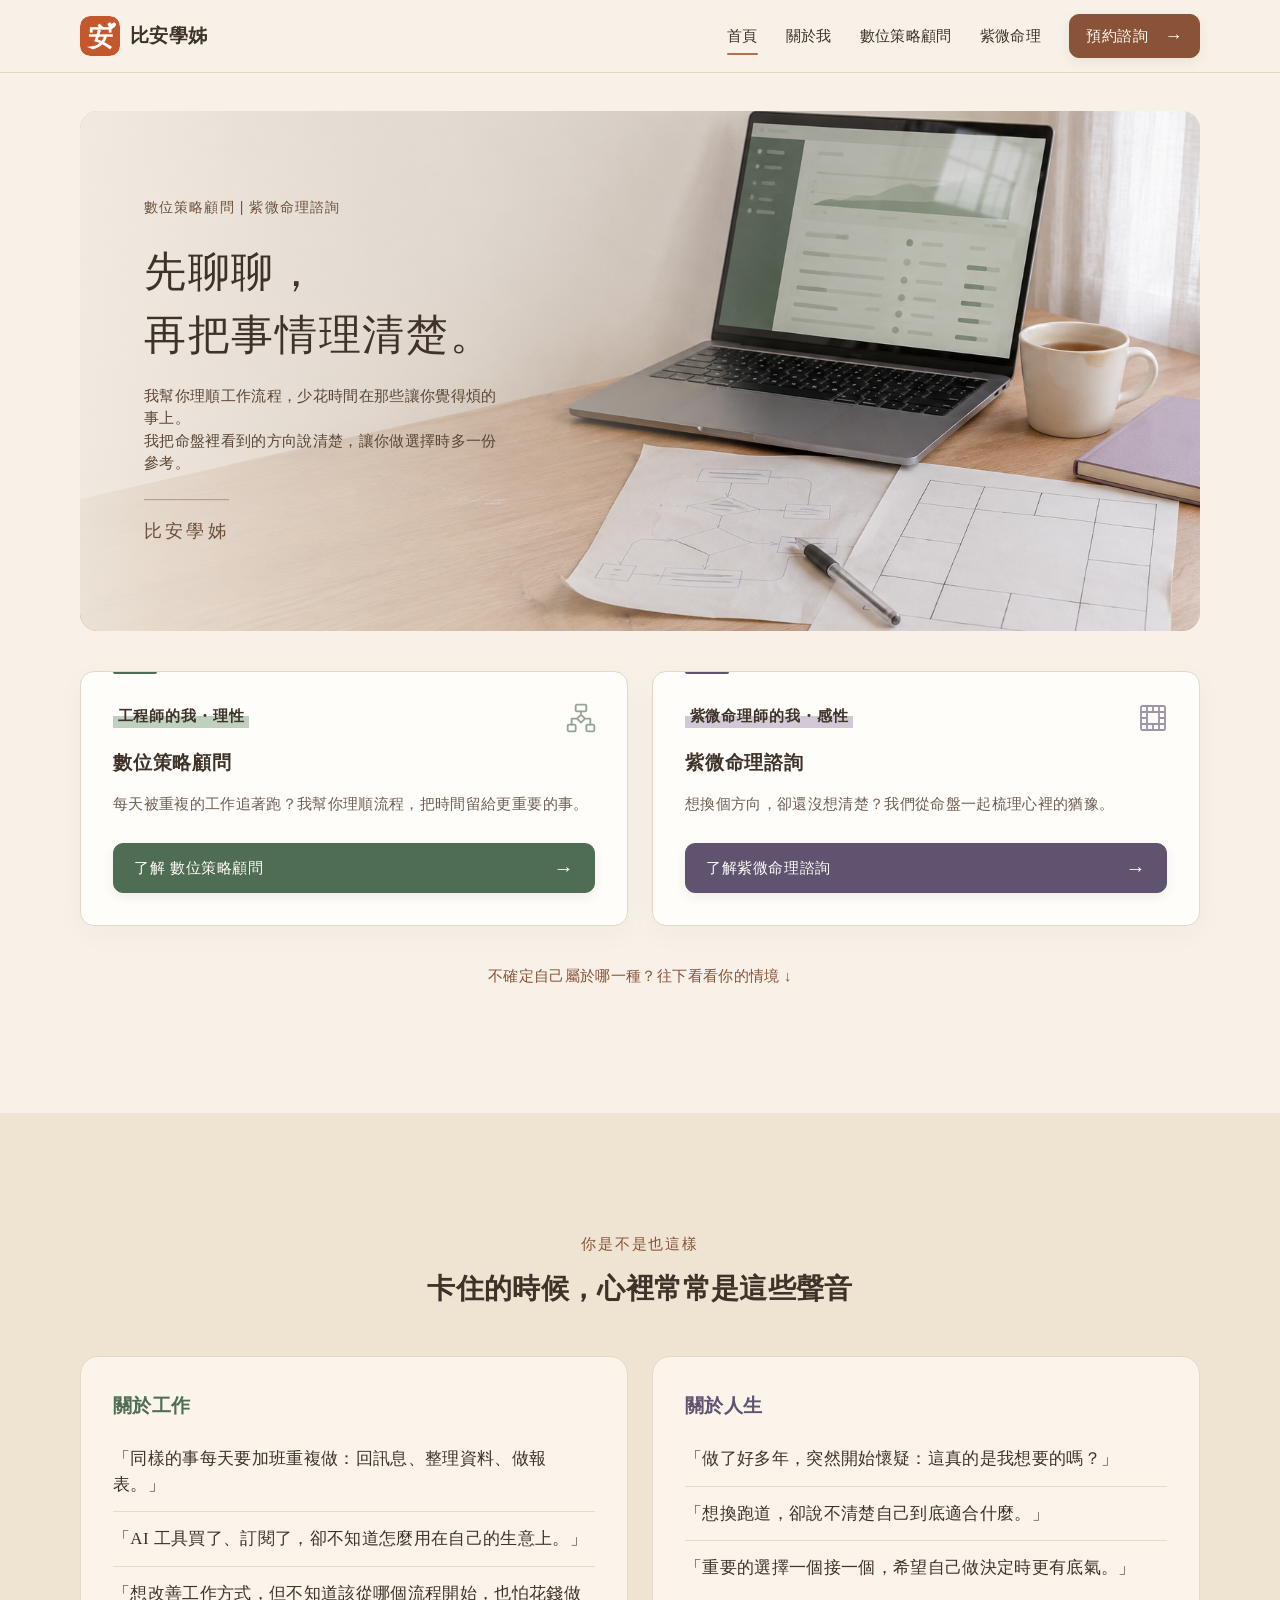
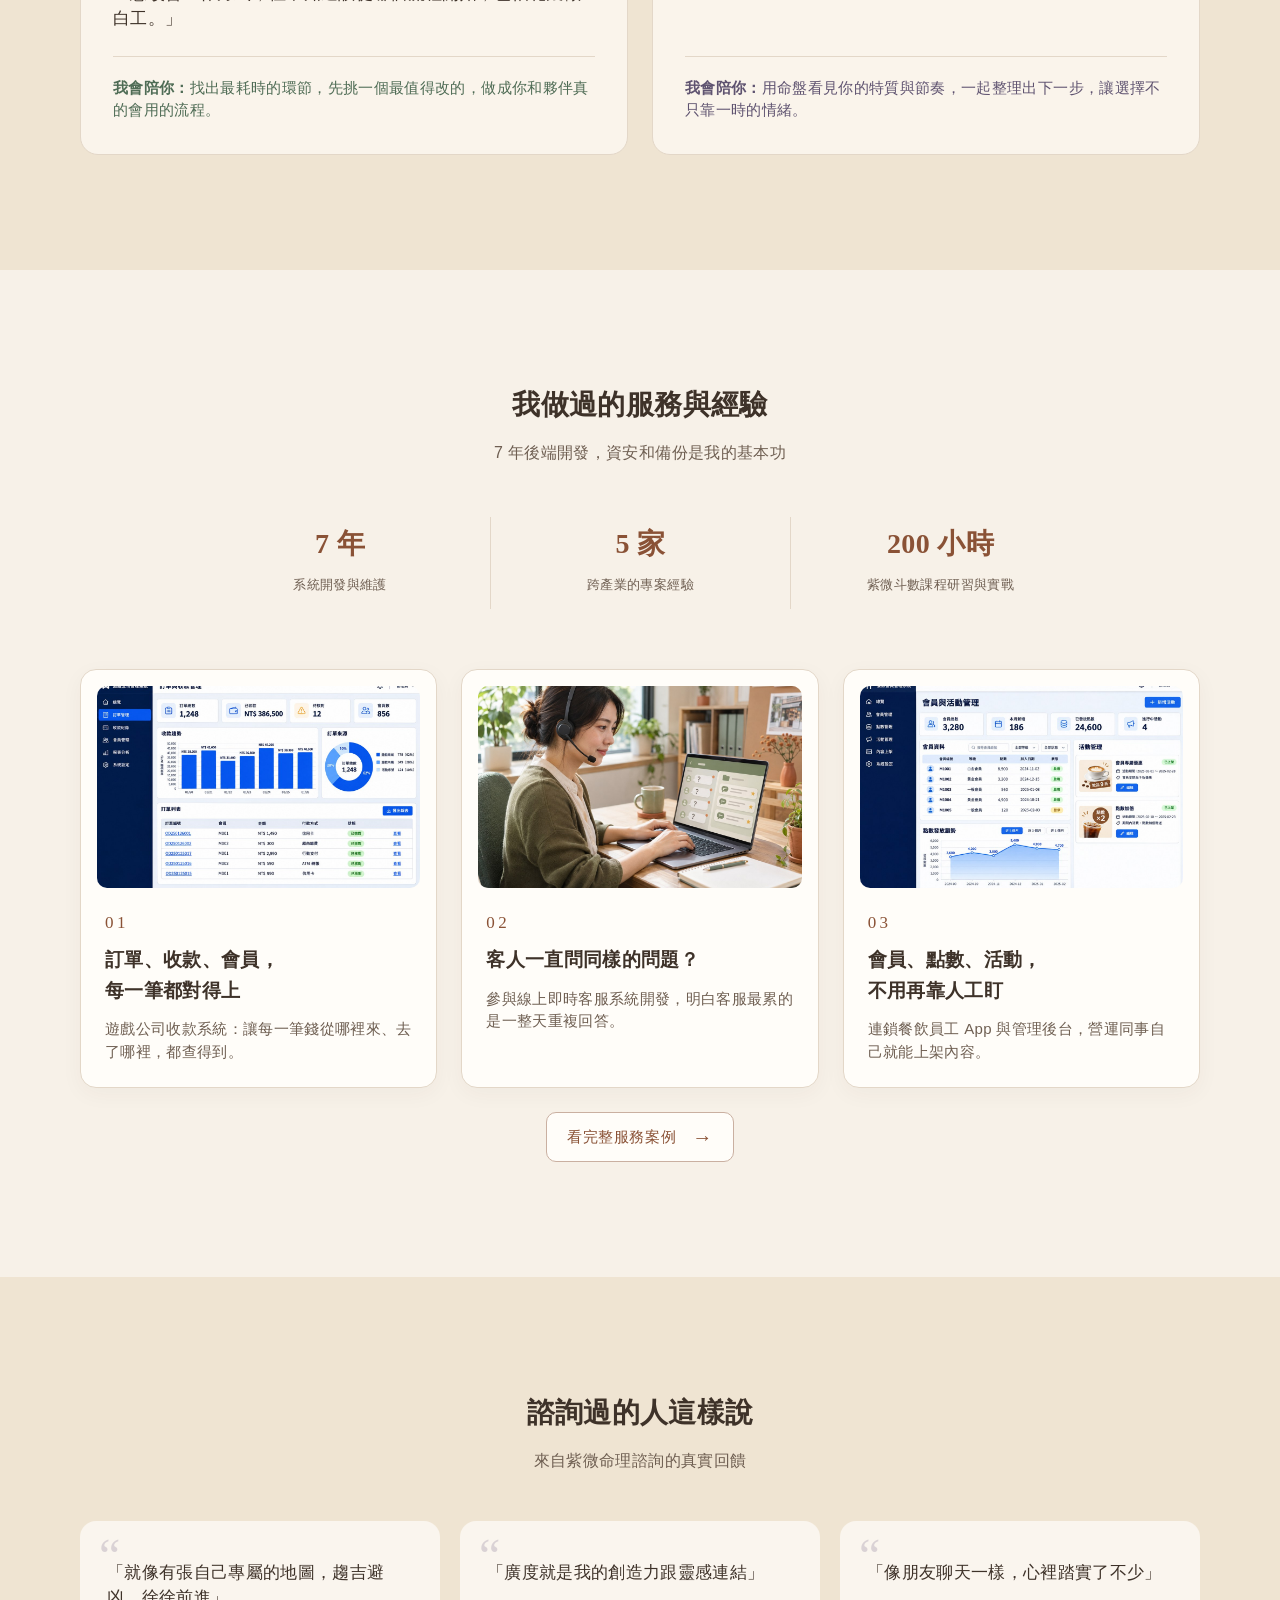
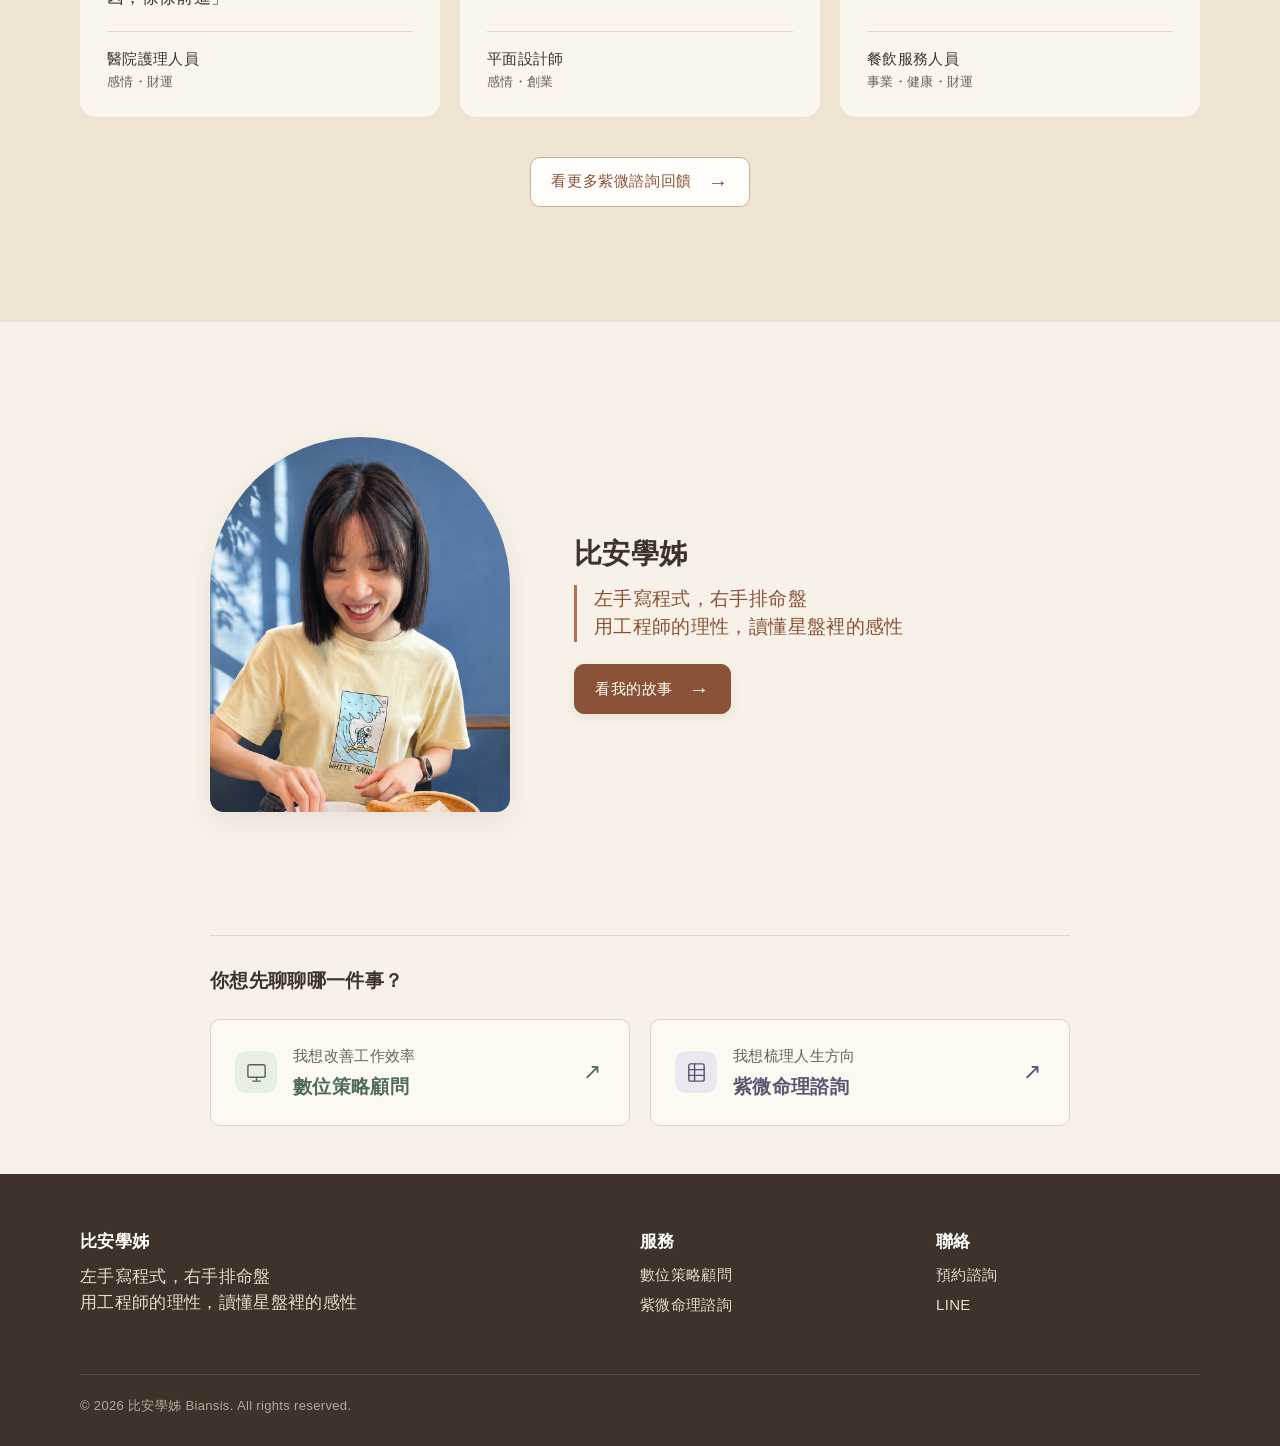
==== commit 269376a5: "Unify body text line-height to 1.5 site-wide Co-Authored-By: Claude Opus 5.5 <noreply@anthropic.com>" ====
--- a/index.html
+++ b/index.html
@@ -20,7 +20,7 @@
       href="https://fonts.googleapis.com/css2?family=Noto+Sans+TC:wght@400;500;700&family=Noto+Serif+TC:wght@500;700&display=swap"
       rel="stylesheet"
     />
-    <link rel="stylesheet" href="assets/css/style.css?v=169" />
+    <link rel="stylesheet" href="assets/css/style.css?v=170" />
   </head>
   <body class="theme-earth page-home card-refresh">
     <header class="site-header"></header>
--- a/assets/css/style.css
+++ b/assets/css/style.css
@@ -2031,3 +2031,16 @@
   html body.page-home .home-photo-copy .home-photo-description { margin-bottom: 20px; font-size: 15px; }
   html body.page-home .home-photo-copy h1 { margin-bottom: 14px; }
 }
+
+/* =========================================================
+   全站內文行高統一 1.5（2026-11-09 使用者指定）
+   範圍：段落、清單、引言、FAQ、圖說、頁尾文字；標題、按鈕、標籤不在內。
+   排盤結果（.pp-result）是圖表，不套用。
+   之後新增內文樣式不要再另外設行高，否則會被這裡蓋過。
+   ========================================================= */
+body :is(main, footer) :is(p, li, blockquote, summary, figcaption, dd, .voice-help):not(.pp-result *) {
+  line-height: 1.5 !important;
+}
+body :is(main, footer) :is(p, li, blockquote, summary, figcaption, dd) :is(mark, .hl, span, strong, a, small, em) {
+  line-height: inherit !important;
+}
